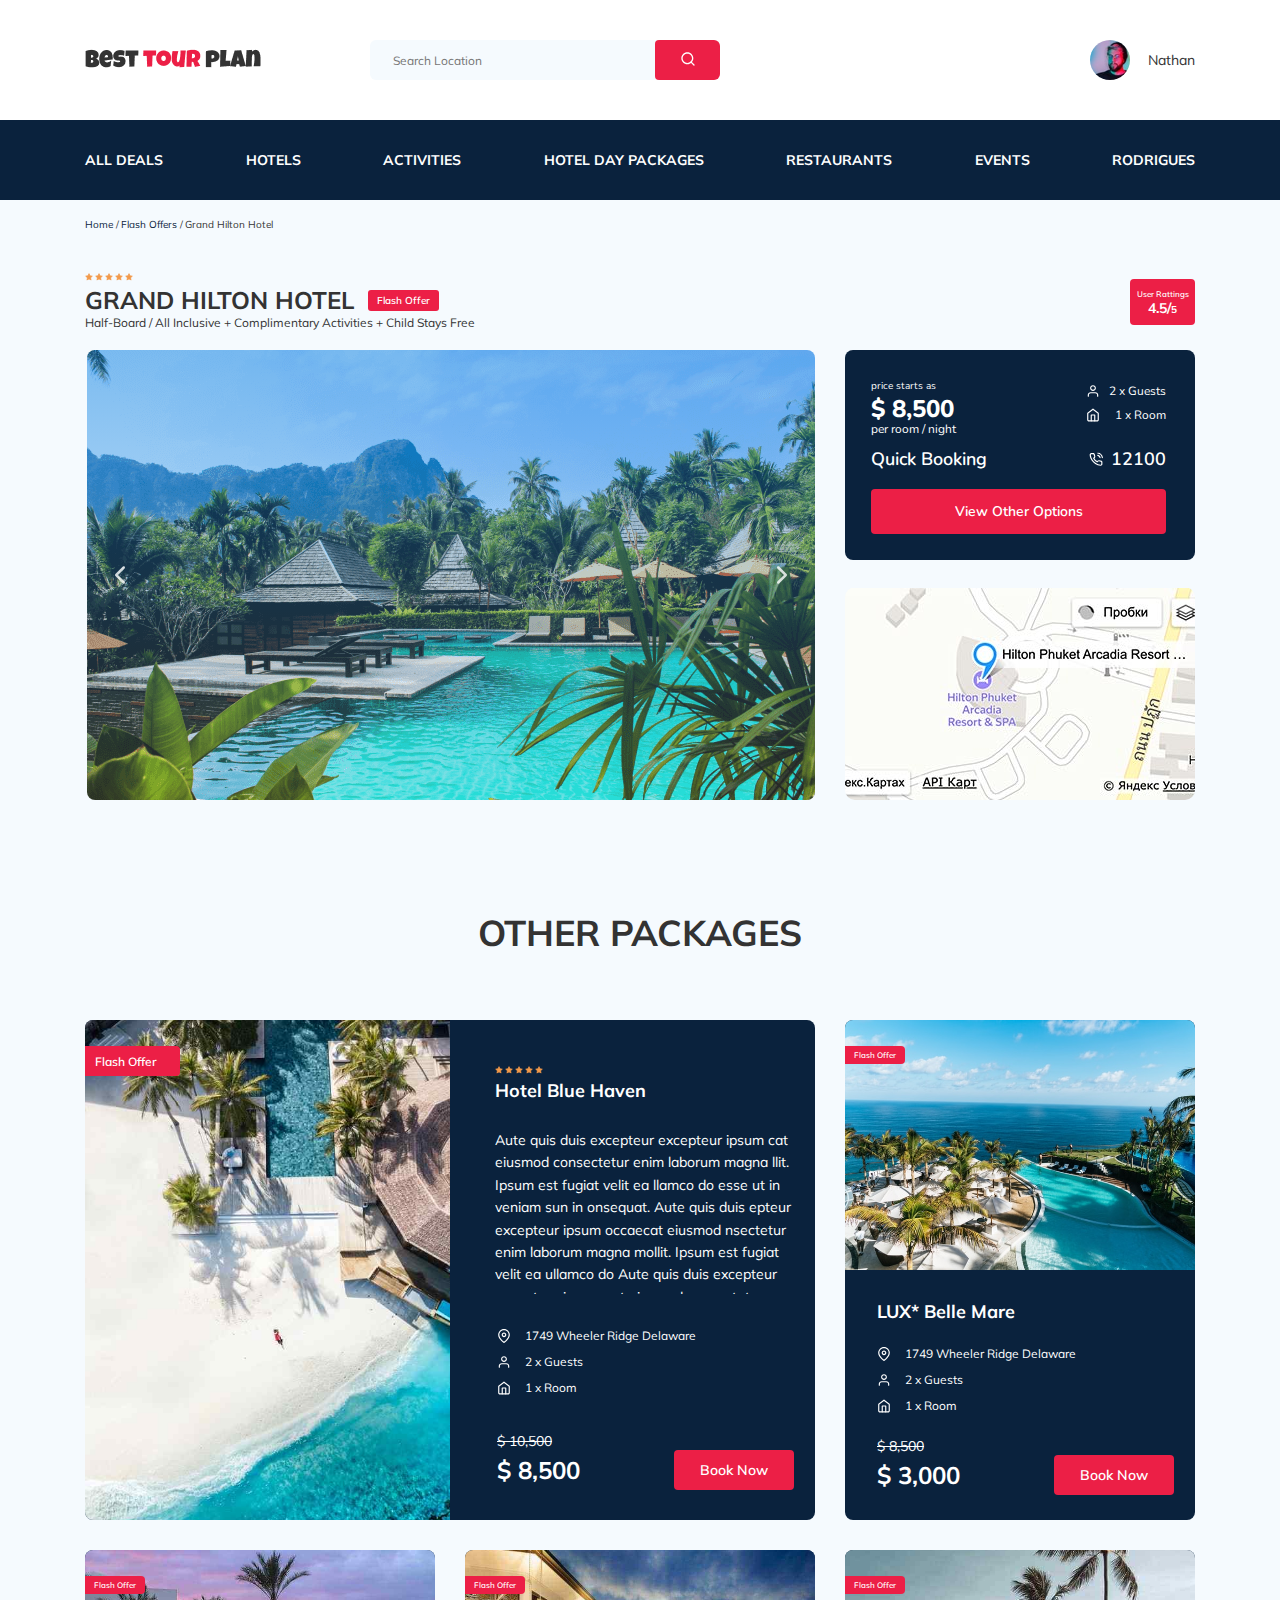
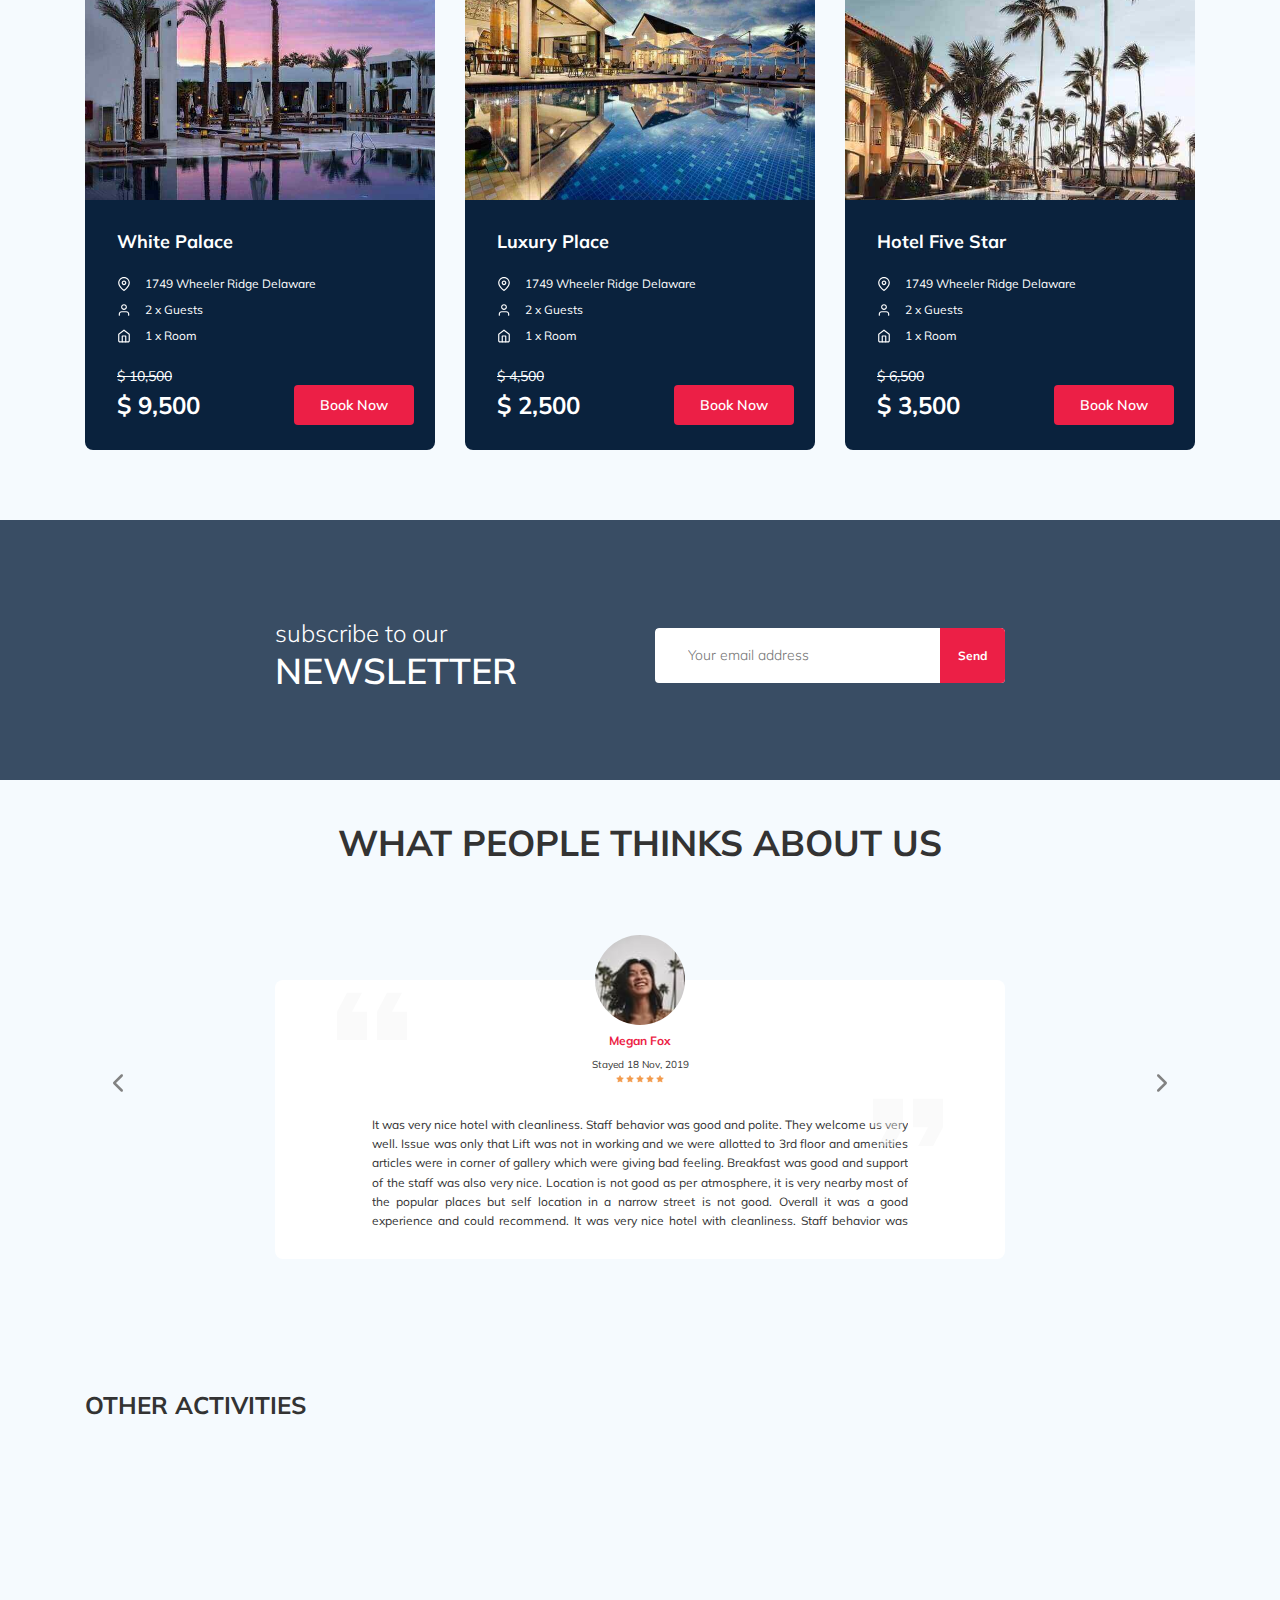
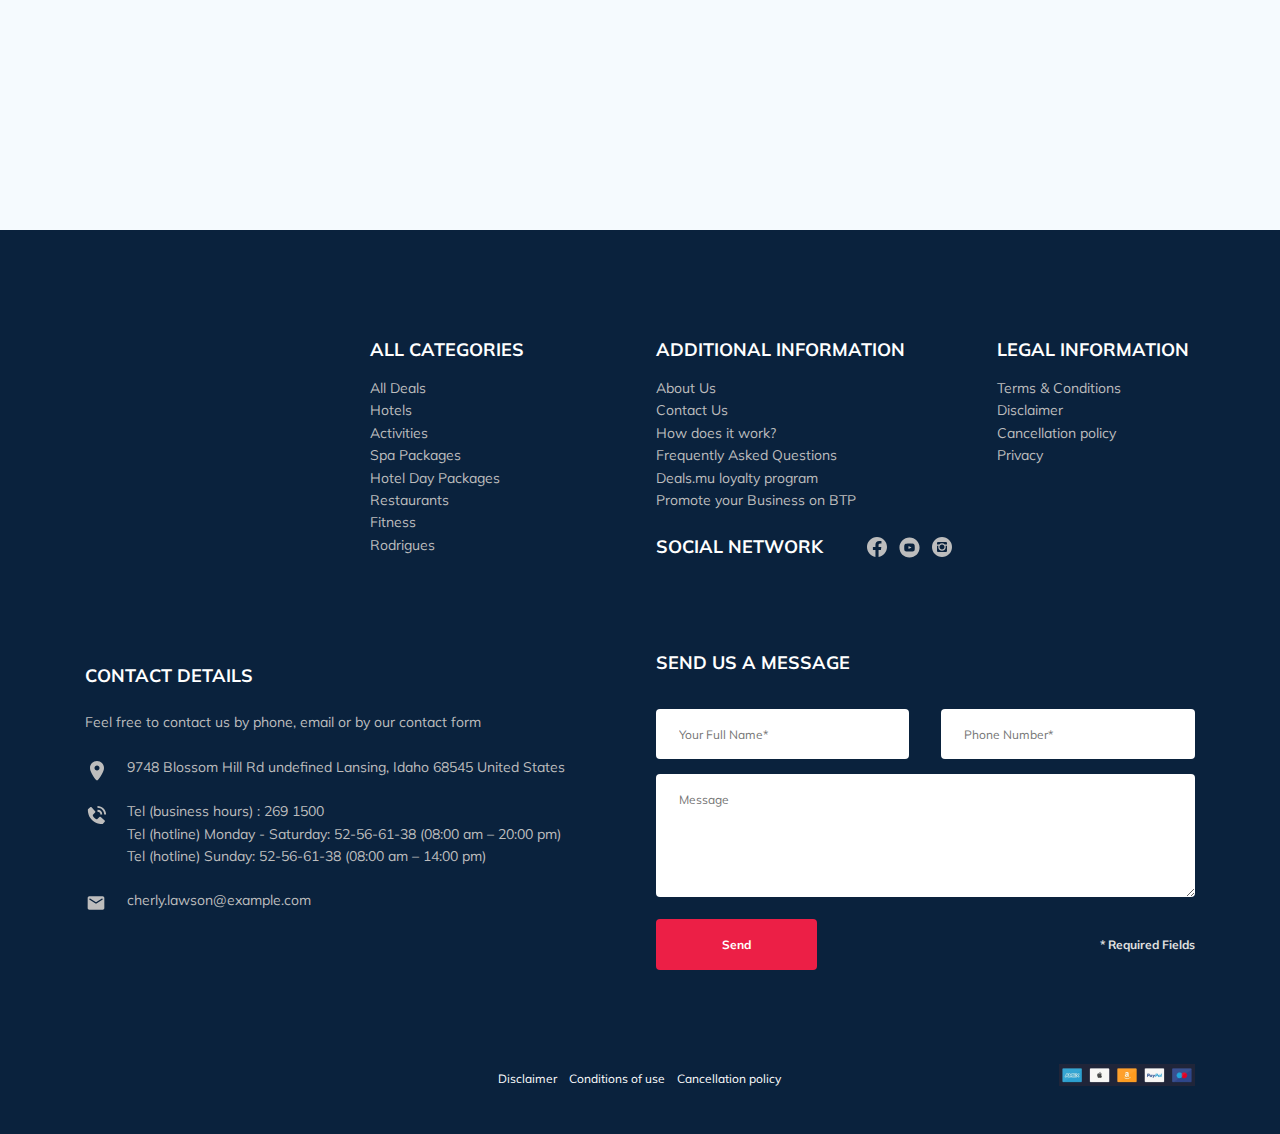
==== index.html @ 8329a3a2 "fix: fix slider and reviews" ====
<!DOCTYPE html>
<html lang="en">
  <head>
    <meta charset="UTF-8" />
    <meta http-equiv="X-UA-Compatible" content="IE=edge" />
    <meta name="viewport" content="width=device-width, initial-scale=1.0" />
    <link rel="preconnect" href="https://fonts.googleapis.com" />
    <link rel="preconnect" href="https://fonts.gstatic.com" crossorigin />
    <link
      href="https://fonts.googleapis.com/css2?family=Luckiest+Guy&family=Mulish:wght@300;400;600;700&family=Nunito:wght@400;600;800&display=swap"
      rel="stylesheet"
    />
    <link rel="stylesheet" href="css/swiper-bundle.min.css" />
    <link rel="stylesheet" href="css/aos.css" />
    <link rel="stylesheet" href="css/style.css" />

    <title>Best Tour Plan - Hotel Booking</title>

    <link rel="apple-touch-icon" sizes="57x57" href="favicons/apple-icon-57x57.png" />
    <link rel="apple-touch-icon" sizes="60x60" href="favicons/apple-icon-60x60.png" />
    <link rel="apple-touch-icon" sizes="72x72" href="favicons/apple-icon-72x72.png" />
    <link rel="apple-touch-icon" sizes="76x76" href="favicons/apple-icon-76x76.png" />
    <link rel="apple-touch-icon" sizes="114x114" href="favicons/apple-icon-114x114.png" />
    <link rel="apple-touch-icon" sizes="120x120" href="favicons/apple-icon-120x120.png" />
    <link rel="apple-touch-icon" sizes="144x144" href="favicons/apple-icon-144x144.png" />
    <link rel="apple-touch-icon" sizes="152x152" href="favicons/apple-icon-152x152.png" />
    <link rel="apple-touch-icon" sizes="180x180" href="favicons/apple-icon-180x180.png" />
    <link rel="icon" type="image/png" sizes="192x192" href="favicons/android-icon-192x192.png" />
    <link rel="icon" type="image/png" sizes="32x32" href="favicons/favicon-32x32.png" />
    <link rel="icon" type="image/png" sizes="96x96" href="favicons/favicon-96x96.png" />
    <link rel="icon" type="image/png" sizes="16x16" href="favicons/favicon-16x16.png" />
    <link rel="manifest" href="favicons/manifest.json" />
    <meta name="msapplication-TileColor" content="#ffffff" />
    <meta name="msapplication-TileImage" content="favicons/ms-icon-144x144.png" />
    <meta name="theme-color" content="#ffffff" />
  </head>
  <body>
    <header class="navbar navbar--mobile--fixed">
      <div class="container">
        <div class="navbar-top">
          <a href="index.html" class="logo">
            <img src="img/logo.png" alt="Logo: Best Tour Plan" class="logo__image" />
          </a>

          <form action="#" class="search navbar__search navbar__search--mobile--hidden">
            <input type="text" class="search__input" placeholder="Search Location" autofocus />
            <button class="search__button button">
              <img src="img/search.svg" alt="Icon: search" />
            </button>
          </form>
          <!-- /.search -->
          <a href="#" class="user navbar__user navbar__user--mobile--hidden">
            <img src="img/user.jpg" alt="User avatar" class="user__avatar" />
            <span class="user__name">Nathan</span>
          </a>
          <!-- /.user -->
          <button class="menu-button navbar-top__menu-button">
            <span class="menu-button__line"></span>
            <span class="menu-button__line"></span>
            <span class="menu-button__line"></span>
          </button>
        </div>
        <!-- /.navbar-top -->
      </div>
      <!-- /.container -->
      <nav class="navbar-bottom">
        <div class="container">
          <ul class="navbar__menu">
            <li class="navbar__menu-item navbar__menu-item--user navbar__menu-item--mobile--visible">
              <a href="#" class="user navbar__user navbar__user--mobile--visible">
                <img src="img/user.jpg" alt="User avatar" class="user__avatar" />
                <span class="user__name">Nathan</span>
              </a>
            </li>
            <!-- /.user -->
            <li class="navbar__menu-item navbar__menu-item--search navbar__menu-item--mobile--visible">
              <form action="#" class="search navbar__search navbar__search--mobile--visible">
                <input type="text" class="search__input search__input" placeholder="Search Location" />
                <button class="search__button">
                  <img src="img/search.svg" alt="Icon: search" />
                </button>
              </form>
            </li>
            <!-- /.search -->
            <li class="navbar__menu-item">
              <a href="#" class="navbar__menu-link">All Deals</a>
            </li>
            <li class="navbar__menu-item">
              <a href="#" class="navbar__menu-link">Hotels</a>
            </li>
            <li class="navbar__menu-item">
              <a href="#" class="navbar__menu-link">Activities</a>
            </li>
            <li class="navbar__menu-item">
              <a href="#" class="navbar__menu-link">Hotel Day Packages</a>
            </li>
            <li class="navbar__menu-item">
              <a href="#" class="navbar__menu-link">Restaurants</a>
            </li>
            <li class="navbar__menu-item">
              <a href="#" class="navbar__menu-link">Events</a>
            </li>
            <li class="navbar__menu-item">
              <a href="#" class="navbar__menu-link">Rodrigues</a>
            </li>
          </ul>
          <!-- /.navbar__menu -->
        </div>
        <!-- /.container -->
      </nav>
      <!-- /.navbar-bottom -->
    </header>
    <!-- /.navbar -->
    <nav class="breadcrumb">
      <div class="container">
        <ul class="breadcrumb__list">
          <li class="breadcrumb__list-item">
            <a class="breadcrumb__list-link" href="#">Home</a>
          </li>
          <li class="breadcrumb__list-item">
            <a class="breadcrumb__list-link" href="#">Flash Offers</a>
          </li>
          <li class="breadcrumb__list-item">Grand Hilton Hotel</li>
        </ul>
        <!-- /.breadcrumbs__list -->
      </div>
      <!-- /.container -->
    </nav>
    <!-- /.breadcrumbs -->
    <section class="hotel">
      <div class="container">
        <div class="hotel-info">
          <div class="hotel-info__text">
            <div class="hotel-wrapper">
              <div class="hotel__stars">
                <img src="img/star.svg" alt="Icon: Star" class="star" />
                <img src="img/star.svg" alt="Icon: Star" class="star" />
                <img src="img/star.svg" alt="Icon: Star" class="star" />
                <img src="img/star.svg" alt="Icon: Star" class="star" />
                <img src="img/star.svg" alt="Icon: Star" class="star" />
              </div>
              <h1 class="hotel-name hotel-info__name">Grand Hilton Hotel</h1>
              <span class="offer hotel-info__offer">Flash Offer</span>
            </div>
            <p class="hotel-description">Half-Board / All Inclusive + Complimentary Activities + Child Stays Free</p>
          </div>
          <!-- /.hotel-info__text -->
          <div class="rating hotel-info__rating">
            <span class="rating__text">User Rattings</span
            ><span class="rating__counter">4.5/<span class="rating__counter-max">5</span></span>
          </div>
          <!-- /.hotel-info__rating -->
        </div>
        <!-- /.hotel-info -->
        <div class="hotel-grid">
          <div class="swiper-container hotel-slider hotel__slider">
            <div class="swiper-wrapper">
              <div class="swiper-slide hotel-slider__item">
                <img src="img/slider.png" alt="Slider" class="hotel-slider__image" />
              </div>
              <div class="swiper-slide hotel-slider__item">
                <img src="img/slide-2.jpg" alt="Slider" class="hotel-slider__image" />
              </div>
              <div class="swiper-slide hotel-slider__item">
                <img src="img/slide-3.jpg" alt="Slider" class="hotel-slider__image" />
              </div>
              <div class="swiper-slide hotel-slider__item">
                <img src="img/slide-4.jpg" alt="Slider" class="hotel-slider__image" />
              </div>
              <div class="swiper-slide hotel-slider__item">
                <img src="img/slide-5.jpg" alt="Slider" class="hotel-slider__image" />
              </div>
            </div>

            <button class="hotel-slider__button hotel-slider__button--prev"></button>
            <button class="hotel-slider__button hotel-slider__button--next"></button>
          </div>
          <!-- /.swiper-container -->
          <div class="hotel-right">
            <div class="booking">
              <div class="booking__info">
                <div class="booking__price">
                  <span class="booking__start">price starts as</span>
                  <strong class="booking__pricetag">$ 8,500</strong>
                  <span class="booking__per-room">per room / night</span>
                </div>
                <!-- /.booking__price -->
                <div class="booking__room">
                  <div class="booking__text">
                    <img src="img/user.svg" alt="Icon: Guest" class="booking__icon" />
                    <span class="booking__description">2 x Guests</span>
                  </div>
                  <div class="booking__text">
                    <img src="img/home.svg" alt="Icon: Room" class="booking__icon" />
                    <span class="booking__description">1 x Room</span>
                  </div>
                </div>
                <!-- /.booking__room -->
              </div>
              <!-- /.booking__info -->
              <div class="booking__call-center">
                <span class="booking__heading">Quick Booking</span>
                <a href="tel:12100" class="booking__number">
                  <img src="img/phone-call.svg" alt="Icon: Phone" class="booking__icon" />
                  <span class="booking__num">12100</span>
                </a>
              </div>
              <!-- /.booking__call -->
              <button class="button booking__button" data-href="#booking-modal" data-toggle="modal">
                View Other Options
              </button>
              <!-- /.button booking__button -->
            </div>
            <!-- /.booking -->
            <div id="map_container" class="map container-fluid">
              <script
                id="ymap_lazy"
                data-src="https://api-maps.yandex.ru/services/constructor/1.0/js/?um=constructor%3A5634706c56159c83b22bc3c2a184e04b91e934d16c4c460e092346e73d2e96a2&amp;width=100%&amp;height=100%&amp;lang=ru_RU&amp;scroll=true"
              ></script>
            </div>
            <!-- /.map -->
          </div>
          <!-- /.hotel-right -->
        </div>
        <!-- /.hotel-grid -->
      </div>
      <!-- /.container -->
    </section>
    <!-- /.hotel -->
    <section class="packages">
      <div class="container">
        <h3 class="packages__title">Other Packages</h3>
        <div class="packages-wrapper">
          <div class="packages-card packages-card--active card-1">
            <img src="img/hotel-1.jpg" alt="Image: Hotel Blue Haven" class="packages__image packages__image--active" />
            <span class="packages__offer packages__offer--active">Flash Offer</span>
            <div class="packages-info packages-info--active">
              <div class="packages-stars packages-stars--active">
                <img src="img/star.svg" alt="Icon: Star" class="star" />
                <img src="img/star.svg" alt="Icon: Star" class="star" />
                <img src="img/star.svg" alt="Icon: Star" class="star" />
                <img src="img/star.svg" alt="Icon: Star" class="star" />
                <img src="img/star.svg" alt="Icon: Star" class="star" />
              </div>
              <h4 class="packages__name packages__name--active">Hotel Blue Haven</h4>
              <p class="packages__text packages__text--active">
                Aute quis duis excepteur excepteur ipsum cat eiusmod consectetur enim laborum magna llit. Ipsum est
                fugiat velit ea llamco do esse ut in veniam sun in onsequat. Aute quis duis epteur excepteur ipsum
                occaecat eiusmod nsectetur enim laborum magna mollit. Ipsum est fugiat velit ea ullamco do Aute quis
                duis excepteur excepteur ipsum cat eiusmod consectetur enim laborum magna llit. Ipsum est fugiat velit
                ea llamco do esse ut in veniam sun in onsequat. Aute quis duis epteur excepteur ipsum occaecat eiusmod
                nsectetur enim laborum magna mollit. Ipsum est fugiat velit ea ullamco do
              </p>
              <div class="packages-room packages-room--active">
                <div class="packages-room__item">
                  <img src="img/map.svg" alt="Icon: Address" class="packages__icon" />
                  <span class="packages__description">1749 Wheeler Ridge Delaware</span>
                </div>
                <div class="packages-room__item">
                  <img src="img/user.svg" alt="Icon: Guest" class="packages__icon" />
                  <span class="packages__description">2 x Guests</span>
                </div>
                <div class="packages-room__item">
                  <img src="img/home.svg" alt="Icon: Guest" class="packages__icon" />
                  <span class="packages__description">1 x Room</span>
                </div>
              </div>
              <div class="packages-bottom">
                <div class="packages-price packages-price--active">
                  <span class="packages-price__old">$ 10,500</span>
                  <span class="packages-price__sell">$ 8,500</span>
                </div>
                <button
                  class="button packages__button packages__button--active"
                  data-href="#booking-modal"
                  data-toggle="modal"
                >
                  Book Now
                </button>
              </div>
            </div>
          </div>
          <!-- /.packages-card__main -->
          <div class="packages-card card-2">
            <img src="img/hotel-2.jpg" alt="LUX* Belle Mare" class="packages__image" />
            <span class="packages__offer">Flash Offer</span>
            <div class="packages-info">
              <h4 class="packages__name">LUX* Belle Mare</h4>
              <div class="packages-room">
                <div class="packages-room__item">
                  <img src="img/map.svg" alt="Icon: Address" class="packages__icon" />
                  <span class="packages__description">1749 Wheeler Ridge Delaware</span>
                </div>
                <div class="packages-room__item">
                  <img src="img/user.svg" alt="Icon: Guest" class="packages__icon" />
                  <span class="packages__description">2 x Guests</span>
                </div>
                <div class="packages-room__item">
                  <img src="img/home.svg" alt="Icon: Guest" class="packages__icon" />
                  <span class="packages__description">1 x Room</span>
                </div>
              </div>
              <div class="packages-bottom">
                <div class="packages-price">
                  <span class="packages-price__old">$ 8,500</span>
                  <span class="packages-price__sell">$ 3,000</span>
                </div>
                <button class="button packages__button" data-href="#booking-modal" data-toggle="modal">Book Now</button>
              </div>
            </div>
            <!-- /.packages-info -->
          </div>
          <!-- /.packages-card -->
          <div class="packages-card card-3">
            <img src="img/hotel-3.jpg" alt="White Palace" class="packages__image" />
            <span class="packages__offer">Flash Offer</span>
            <div class="packages-info">
              <h4 class="packages__name">White Palace</h4>
              <div class="packages-room">
                <div class="packages-room__item">
                  <img src="img/map.svg" alt="Icon: Address" class="packages__icon" />
                  <span class="packages__description">1749 Wheeler Ridge Delaware</span>
                </div>
                <div class="packages-room__item">
                  <img src="img/user.svg" alt="Icon: Guest" class="packages__icon" />
                  <span class="packages__description">2 x Guests</span>
                </div>
                <div class="packages-room__item">
                  <img src="img/home.svg" alt="Icon: Guest" class="packages__icon" />
                  <span class="packages__description">1 x Room</span>
                </div>
              </div>
              <div class="packages-bottom">
                <div class="packages-price">
                  <span class="packages-price__old">$ 10,500</span>
                  <span class="packages-price__sell">$ 9,500</span>
                </div>
                <button class="button packages__button" data-href="#booking-modal" data-toggle="modal">Book Now</button>
              </div>
            </div>
            <!-- /.packages-info -->
          </div>
          <!-- /.packages-card -->
          <div class="packages-card card-4">
            <img src="img/hotel-4.jpg" alt="Luxury Place" class="packages__image" />
            <span class="packages__offer">Flash Offer</span>
            <div class="packages-info">
              <h4 class="packages__name">Luxury Place</h4>
              <div class="packages-room">
                <div class="packages-room__item">
                  <img src="img/map.svg" alt="Icon: Address" class="packages__icon" />
                  <span class="packages__description">1749 Wheeler Ridge Delaware</span>
                </div>
                <div class="packages-room__item">
                  <img src="img/user.svg" alt="Icon: Guest" class="packages__icon" />
                  <span class="packages__description">2 x Guests</span>
                </div>
                <div class="packages-room__item">
                  <img src="img/home.svg" alt="Icon: Guest" class="packages__icon" />
                  <span class="packages__description">1 x Room</span>
                </div>
              </div>
              <div class="packages-bottom">
                <div class="packages-price">
                  <span class="packages-price__old">$ 4,500</span>
                  <span class="packages-price__sell">$ 2,500</span>
                </div>
                <button class="button packages__button" data-href="#booking-modal" data-toggle="modal">Book Now</button>
              </div>
            </div>
            <!-- /.packages-info -->
          </div>
          <!-- /.packages-card -->
          <div class="packages-card card-5">
            <img src="img/hotel-5.jpg" alt="Hotel Five Star" class="packages__image" />
            <span class="packages__offer">Flash Offer</span>
            <div class="packages-info">
              <h4 class="packages__name">Hotel Five Star</h4>
              <div class="packages-room">
                <div class="packages-room__item">
                  <img src="img/map.svg" alt="Icon: Address" class="packages__icon" />
                  <span class="packages__description">1749 Wheeler Ridge Delaware</span>
                </div>
                <div class="packages-room__item">
                  <img src="img/user.svg" alt="Icon: Guest" class="packages__icon" />
                  <span class="packages__description">2 x Guests</span>
                </div>
                <div class="packages-room__item">
                  <img src="img/home.svg" alt="Icon: Guest" class="packages__icon" />
                  <span class="packages__description">1 x Room</span>
                </div>
              </div>
              <div class="packages-bottom">
                <div class="packages-price">
                  <span class="packages-price__old">$ 6,500</span>
                  <span class="packages-price__sell">$ 3,500</span>
                </div>
                <button class="button packages__button" data-href="#booking-modal" data-toggle="modal">Book Now</button>
              </div>
            </div>
            <!-- /.packages-info -->
          </div>
          <!-- /.packages-card -->
        </div>
        <!-- /.packages-wrapper -->
      </div>
      <!-- /.container -->
    </section>
    <!-- /.packages -->
    <section class="newsletter parallax-bg" data-parallax="scroll" data-image-src="../img/newsletter-bg.jpg">
      <div class="newsletter-wrapper">
        <h2 class="newsletter-title newsletter__title">
          subscribe to our
          <span class="newsletter-title__strong">Newsletter</span>
        </h2>
        <div class="newsletter__input-wrapper">
          <form action="send.php" method="POST" class="form subscribe newsletter__subscribe">
            <div class="input-wrapper input-wrapper--subscribe">
              <input
                type="email"
                class="input subscribe__input"
                placeholder="Your email address"
                name="mail"
                required
              />
            </div>
            <button class="subscribe__button button">Send</button>
          </form>
        </div>
      </div>
      <!-- /.newsletter-wrapper -->
    </section>
    <!-- /.newsletter -->
    <section class="reviews">
      <div class="container">
        <h2 class="reviews__title">What people think<span class="reviews-letter">s</span> about us</h2>
        <div class="swiper-container reviews-slider">
          <div class="swiper-wrapper">
            <div class="swiper-slide">
              <div class="reviews-slider__item">
                <div class="reviews-slider__profile">
                  <img src="img/review-avatar.jpg" alt="Photo: Megan Fox" class="reviews-slider__avatar" />
                  <h3 class="reviews-slider__username">Megan Fox</h3>
                  <span class="reviews-slider__date">Stayed 18 Nov, 2019</span>
                  <div class="reviews-slider__stars">
                    <img src="img/star.svg" alt="Icon: Star" class="star" />
                    <img src="img/star.svg" alt="Icon: Star" class="star" />
                    <img src="img/star.svg" alt="Icon: Star" class="star" />
                    <img src="img/star.svg" alt="Icon: Star" class="star" />
                    <img src="img/star.svg" alt="Icon: Star" class="star" />
                  </div>
                </div>
                <p class="reviews-slider__text">
                  It was very nice hotel with cleanliness. Staff behavior was good and polite. They welcome us very
                  well. Issue was only that Lift was not in working and we were allotted to 3rd floor and amenities
                  articles were in corner of gallery which were giving bad feeling. Breakfast was good and support of
                  the staff was also very nice. Location is not good as per atmosphere, it is very nearby most of the
                  popular places but self location in a narrow street is not good. Overall it was a good experience and
                  could recommend. It was very nice hotel with cleanliness. Staff behavior was good and polite. They
                  welcome us very well. Issue was only that Lift was not in working and we were allotted to 3rd floor
                  and amenities articles were in corner of gallery which were giving bad feeling. Breakfast was good and
                  support of the staff was also very nice. Location is not good as per atmosphere, it is very nearby
                  most of the popular places but self location in a narrow street is not good. Overall it was a good
                  experience and could recommend. It was very nice hotel with cleanliness. Staff behavior was good and
                  polite. They welcome us very well. Issue was only that Lift was not in working and we were allotted to
                  3rd floor and amenities articles were in corner of gallery which were giving bad feeling. Breakfast
                  was good and support of the staff was also very nice. Location is not good as per atmosphere, it is
                  very nearby most of the popular places but self location in a narrow street is not good. Overall it
                  was a good experience and could recommend.
                </p>
              </div>
              <!-- /.reviews-slider__item -->
            </div>
            <!-- /.reviews-slide -->
            <div class="swiper-slide">
              <div class="reviews-slider__item">
                <div class="reviews-slider__profile">
                  <img src="img/arnold.jpg" alt="Photo: Arnold Schwarzenegger" class="reviews-slider__avatar" />
                  <h3 class="reviews-slider__username">Arnold Schwarzenegger</h3>
                  <span class="reviews-slider__date">Stayed 1 Dec, 2019</span>
                  <div class="reviews-slider__stars">
                    <img src="img/star.svg" alt="Icon: Star" class="star" />
                    <img src="img/star.svg" alt="Icon: Star" class="star" />
                    <img src="img/star.svg" alt="Icon: Star" class="star" />
                    <img src="img/star.svg" alt="Icon: Star" class="star" />
                    <img src="img/star.svg" alt="Icon: Star" class="star" />
                  </div>
                </div>
                <p class="reviews-slider__text">
                  Lorem ipsum dolor sit amet consectetur adipisicing elit. Vitae a nostrum voluptatibus, aliquam in
                  accusantium necessitatibus hic ratione, ut odio deserunt totam? Labore quod consectetur iste quia
                  velit itaque a voluptates, cumque sint omnis quam animi iusto quibusdam fugit! Consequatur, recusandae
                  dicta voluptatem error voluptas possimus inventore, quas alias distinctio omnis iure molestias nobis!
                  Enim iure illo at officiis praesentium labore sint. Tempore repudiandae adipisci tenetur ad
                  laudantium. Autem eveniet ullam dolore facilis. Iure, odio repellendus velit nam magni consectetur
                  illo necessitatibus. Tempora, mollitia nemo error blanditiis harum reprehenderit officiis molestiae,
                  sapiente dolor vero ut eligendi dolorum, illum quod laborum? Aperiam recusandae explicabo totam
                  deserunt consequuntur laborum nesciunt nostrum amet numquam perferendis enim, voluptas sapiente nihil
                  autem quis. Aut ipsum quasi ut. Quos quisquam, quas enim pariatur consequuntur incidunt suscipit optio
                  amet autem deserunt minima, mollitia qui tempore tenetur itaque? Delectus magnam recusandae nobis
                  doloremque error qui quas, voluptatum cupiditate architecto ratione id eius sint sit sapiente, quasi
                  porro molestiae libero consequuntur ex consequatur perferendis. Laudantium aspernatur quasi dolores
                  nulla! Natus, accusantium ut? Voluptas ullam, ex fuga animi corrupti tempore voluptatibus asperiores
                  dolor consequuntur ducimus itaque, ab alias facilis molestiae omnis non, amet rem necessitatibus
                  ratione cupiditate cum ea. Velit!
                </p>
              </div>
              <!-- /.reviews-slider__item -->
            </div>
            <!-- /.reviews-slide -->
            <div class="swiper-slide">
              <div class="reviews-slider__item">
                <div class="reviews-slider__profile">
                  <img src="img/jim.jpg" alt="Photo: Jim Belushi" class="reviews-slider__avatar" />
                  <h3 class="reviews-slider__username">Jim Belushi</h3>
                  <span class="reviews-slider__date">Stayed 18 Nov, 2020</span>
                  <div class="reviews-slider__stars">
                    <img src="img/star.svg" alt="Icon: Star" class="star" />
                    <img src="img/star.svg" alt="Icon: Star" class="star" />
                    <img src="img/star.svg" alt="Icon: Star" class="star" />
                    <img src="img/star.svg" alt="Icon: Star" class="star" />
                    <img src="img/star.svg" alt="Icon: Star" class="star" />
                  </div>
                </div>
                <p class="reviews-slider__text">
                  It was very nice hotel with cleanliness. Staff behavior was good and polite. They welcome us very
                  well. Issue was only that Lift was not in working and we were allotted to 3rd floor and amenities
                  articles were in corner of gallery which were giving bad feeling. Breakfast was good and support of
                  the staff was also very nice. Location is not good as per atmosphere, it is very nearby most of the
                  popular places but self location in a narrow street is not good. Overall it was a good experience and
                  could recommend. It was very nice hotel with cleanliness. Staff behavior was good and polite. They
                  welcome us very well. Issue was only that Lift was not in working and we were allotted to 3rd floor
                  and amenities articles were in corner of gallery which were giving bad feeling. Breakfast was good and
                  support of the staff was also very nice. Location is not good as per atmosphere, it is very nearby
                  most of the popular places but self location in a narrow street is not good. Overall it was a good
                  experience and could recommend. It was very nice hotel with cleanliness. Staff behavior was good and
                  polite. They welcome us very well. Issue was only that Lift was not in working and we were allotted to
                  3rd floor and amenities articles were in corner of gallery which were giving bad feeling. Breakfast
                  was good and support of the staff was also very nice. Location is not good as per atmosphere, it is
                  very nearby most of the popular places but self location in a narrow street is not good. Overall it
                  was a good experience and could recommend.
                </p>
              </div>
              <!-- /.reviews-slider__item -->
            </div>
            <!-- /.reviews-slide -->
            <div class="swiper-slide">
              <div class="reviews-slider__item">
                <div class="reviews-slider__profile">
                  <img src="img/jonny.jpg" alt="Photo: Johnny Depp" class="reviews-slider__avatar" />
                  <h3 class="reviews-slider__username">Johnny Depp</h3>
                  <span class="reviews-slider__date">Stayed 8 May, 2021</span>
                  <div class="reviews-slider__stars">
                    <img src="img/star.svg" alt="Icon: Star" class="star" />
                    <img src="img/star.svg" alt="Icon: Star" class="star" />
                    <img src="img/star.svg" alt="Icon: Star" class="star" />
                    <img src="img/star.svg" alt="Icon: Star" class="star" />
                    <img src="img/star.svg" alt="Icon: Star" class="star" />
                  </div>
                </div>
                <p class="reviews-slider__text">
                  It was very nice hotel with cleanliness. Staff behavior was good and polite. They welcome us very
                  well. Issue was only that Lift was not in working and we were allotted to 3rd floor and amenities
                  articles were in corner of gallery which were giving bad feeling. Breakfast was good and support of
                  the staff was also very nice. Location is not good as per atmosphere, it is very nearby most of the
                  popular places but self location in a narrow street is not good. Overall it was a good experience and
                  could recommend.
                </p>
              </div>
              <!-- /.reviews-slider__item -->
            </div>
            <!-- /.reviews-slide -->
          </div>
          <!-- /.swiper-wrapper -->
          <button class="reviews-slider__button reviews-slider__button--prev"></button>
          <button class="reviews-slider__button reviews-slider__button--next"></button>
        </div>
        <!-- /.swiper-container -->
      </div>
      <!-- /.container -->
    </section>
    <!-- /.reviews -->
    <section class="activities">
      <div class="container">
        <h3 class="activities__title">Other Activities</h3>
        <div class="activities-wrapper">
          <div class="card card-one" data-aos="fade-right" data-aos-offset="500" data-aos-easing="ease-in-sine">
            <img src="img/card-1.jpg" alt="The curious corner of chamarel" class="card__image" />
            <div class="card__title">
              The curious corner <br />
              of chamarel
            </div>
            <button class="button card__button">Book Now</button>
          </div>
          <!-- /.card -->
          <div class="card card-two" data-aos="fade-right" data-aos-offset="400" data-aos-easing="ease-in-sine">
            <img src="img/card-2.jpg" alt="Gymkhana club golf course" class="card__image" />
            <div class="card__title">
              Gymkhana club golf <br />
              course
            </div>
            <button class="button card__button">Book Now</button>
          </div>
          <!-- /.card -->
          <div class="card card-three" data-aos="fade-right" data-aos-offset="300" data-aos-easing="ease-in-sine">
            <img src="img/card-3.jpg" alt="Tamarind falls hiking trip - full day" class="card__image" />
            <div class="card__title">
              Tamarind falls hiking <br />
              trip - full day
            </div>
            <button class="button card__button">Book Now</button>
          </div>
          <!-- /.card -->
          <div class="card card-four" data-aos="fade-right" data-aos-offset="200" data-aos-easing="ease-in-sine">
            <img src="img/card-4.jpg" alt="The blue marine discovery quest" class="card__image" />
            <div class="card__title">
              The blue marine discovery <br />
              quest
            </div>
            <button class="button card__button">Book Now</button>
          </div>
          <!-- /.card -->
        </div>
        <!-- /.activities-wrapper -->
      </div>
      <!-- /.container -->
    </section>

    <!-- /.activities -->
    <div class="footer">
      <div class="container">
        <div class="footer-wrapper">
          <a href="index.html" class="logo footer__logo" data-aos="fade-up-right"
            ><img src="img/logo.svg" class="footer__logo-image" alt="Logo: Best Tour Plan" />
          </a>
          <div class="footer__list footer__categories">
            <h3 class="footer__title">All categories</h3>
            <ul class="footer__ul">
              <li class="footer__item">
                <a href="#" class="footer__link">All Deals </a>
              </li>
              <li class="footer__item">
                <a href="#" class="footer__link">Hotels</a>
              </li>
              <li class="footer__item">
                <a href="#" class="footer__link">Activities</a>
              </li>
              <li class="footer__item">
                <a href="#" class="footer__link">Spa Packages </a>
              </li>
              <li class="footer__item">
                <a href="#" class="footer__link">Hotel Day Packages </a>
              </li>
              <li class="footer__item">
                <a href="#" class="footer__link">Restaurants</a>
              </li>
              <li class="footer__item">
                <a href="#" class="footer__link">Fitness</a>
              </li>
              <li class="footer__item">
                <a href="#" class="footer__link">Rodrigues</a>
              </li>
            </ul>
          </div>
          <!-- /.footer-list -->
          <div class="footer__list footer__additional">
            <h3 class="footer__title">Additional information</h3>
            <ul class="footer__ul">
              <li class="footer__item">
                <a href="#" class="footer__link">About Us </a>
              </li>
              <li class="footer__item">
                <a href="#" class="footer__link">Contact Us </a>
              </li>
              <li class="footer__item">
                <a href="#" class="footer__link">How does it work? </a>
              </li>
              <li class="footer__item">
                <a href="#" class="footer__link">Frequently Asked Questions </a>
              </li>
              <li class="footer__item">
                <a href="#" class="footer__link">Deals.mu loyalty program </a>
              </li>
              <li class="footer__item">
                <a href="#" class="footer__link">Promote your Business on BTP</a>
              </li>
            </ul>
          </div>
          <!-- /.footer-list -->
          <div class="footer__social-network">
            <h3 class="footer__title footer__title--social">Social Network</h3>
            <div class="footer__social-links">
              <a href="#" class="footer__link">
                <img src="img/fb.svg" alt="Icon: Facebook" />
              </a>
              <a href="#" class="footer__link">
                <img src="img/yt.svg" alt="Icon: Youtube" />
              </a>
              <a href="#" class="footer__link">
                <img src="img/inst.svg" alt="Icon: Instagram" />
              </a>
            </div>
            <!-- /.footer__social-links -->
          </div>
          <!-- /.footer__social-network -->
          <div class="footer__list footer__legal">
            <h3 class="footer__title">Legal information</h3>
            <ul class="footer__ul">
              <li class="footer__item">
                <a href="#" class="footer__link">Terms & Conditions </a>
              </li>
              <li class="footer__item">
                <a href="#" class="footer__link">Disclaimer </a>
              </li>
              <li class="footer__item">
                <a href="#" class="footer__link">Cancellation policy </a>
              </li>
              <li class="footer__item">
                <a href="#" class="footer__link">Privacy </a>
              </li>
            </ul>
          </div>
          <!-- /.footer-list -->
          <div class="footer__contact-details">
            <h3 class="footer__title footer__title--contact">Contact Details</h3>
            <p class="footer__text">
              Feel free to contact us by phone, email or <br class="wrap" />by our contact form
            </p>
            <ul class="footer__ul footer__ul-contact">
              <li class="footer__item footer__item--contact footer__item--gps">
                <div class="footer__icon-wrapper">
                  <img class="footer__icon footer__icon--gps" src="img/gps.svg" alt="Icon: Map" />
                </div>
                9748 Blossom Hill Rd undefined Lansing, Idaho 68545 United States
              </li>
              <li class="footer__item footer__item--contact footer__item--work">
                <div class="footer__icon-wrapper">
                  <img class="footer__icon" src="img/phone.svg" alt="Icon: Phone-call" />
                </div>
                <div class="footer__tel-wrapper">
                  Tel (business hours) : <a href="tel:269-1500">269 1500</a>
                  <br />
                  Tel (hotline) Monday - Saturday: <br class="wrap" /><a href="tel:52-56-61-38">52-56-61-38</a> (08:00
                  am – 20:00 pm) <br />
                  Tel (hotline) Sunday: <a href="tel:52-56-61-38">52-56-61-38</a>
                  (08:00 am – 14:00 pm)
                </div>
              </li>
              <li class="footer__item footer__item--contact footer__item--mail">
                <div class="footer__icon-wrapper"><img class="footer__icon" src="img/mail.svg" alt="Icon: Mail" /></div>
                <a href="mailto:cherly.lawson@example.com">cherly.lawson@example.com</a>
              </li>
            </ul>
          </div>
          <!-- /.footer__contact-details -->
          <div class="footer__appeal">
            <h3 class="footer__title footer__title--form">Send us a message</h3>
            <form action="send.php" class="footer__form form" method="post">
              <div class="footer__input-wrapper input-wrapper footer__input-wrapper--top">
                <input type="text" class="footer__input input" placeholder="Your Full Name*" name="name" required />
              </div>
              <div class="footer__input-wrapper input-wrapper">
                <input
                  type="tel"
                  class="footer__input input-phone input"
                  placeholder="Phone Number*"
                  name="phone"
                  required
                  minlength="11"
                  maxlength="11"
                />
              </div>
              <textarea class="footer__message message" placeholder="Message" name="message"></textarea>
              <div class="footer__form-bottom">
                <button class="footer__button button">Send</button>
                <span class="footer__info">* Required Fields</span>
              </div>
            </form>
          </div>
          <!-- /.footer-form -->
          <div class="footer__bottom">
            <ul class="footer__bottom-list">
              <li class="footer__bottom-item">
                <a href="#" class="footer__link">Disclaimer</a>
              </li>
              <li class="footer__bottom-item">
                <a href="#" class="footer__link">Conditions of use</a>
              </li>
              <li class="footer__bottom-item">
                <a href="#" class="footer__link">Cancellation policy</a>
              </li>
            </ul>
            <img src="img/payment.png" alt="Image: payment" class="footer__bottom-payment" />
          </div>
          <!-- /.footer-bottom -->
        </div>
        <!-- /.footer-wrapper -->
      </div>
      <!-- /.container -->
    </div>
    <!-- /.footer -->
    <div class="modal" id="booking-modal">
      <div class="modal__overlay">
        <div class="modal__dialog">
          <a href="#" class="modal__close">
            <img src="img/close.svg" alt="Icon: Close" />
          </a>
          <h3 class="modal__title">Booking</h3>
          <form action="send.php" class="modal__form form" method="post">
            <div class="input-wrapper">
              <input
                type="text"
                class="modal__input input"
                placeholder="Your Full Name*"
                minlength="2"
                name="name"
                required
                aria-invalid="true"
              />
            </div>
            <div class="input-wrapper">
              <input
                type="tel"
                class="modal__input input-phone input"
                placeholder="Phone Number*"
                name="phone"
                required
                minlength="11"
                maxlength="11"
                aria-invalid="true"
              />
            </div>
            <div class="input-wrapper">
              <input type="email" class="modal__input input" placeholder="Email*" name="mail" required />
            </div>
            <textarea class="modal__message message" placeholder="Message" name="message"> </textarea>
            <div class="modal__form-bottom">
              <button type="submit" class="modal__button button">Send</button>
              <span class="modal__info">* Required Fields</span>
            </div>
          </form>
          <!-- /.modal-form -->
        </div>
        <!-- /.modal-dialog -->
      </div>
      <!-- /.modal-overlay -->
    </div>
    <!-- /.modal -->
    <script src="js/jquery-3.6.0.min.js"></script>
    <script src="js/jquery.validate.min.js"></script>
    <script src="js/jquery.mask.min.js"></script>
    <script src="js/parallax.min.js"></script>
    <script src="js/swiper-bundle.min.js"></script>
    <script src="js/aos.js"></script>
    <script src="js/main.js"></script>
  </body>
</html>
---- css/style.css ----
*{box-sizing:border-box}h1,h2,h3,h4,h5,p{margin:0}body{font-family:'Mulish', sans-serif;font-weight:400;background:#F5FAFE;color:#333;margin:0}body.hold{overflow:hidden}img{max-width:100%}a{text-decoration:none;color:inherit}.container{max-width:1110px;margin:auto}.input{position:absolute;top:0;height:50px;padding:0 23px;font-size:12px;line-height:15px;color:#BDBDBD;border:none;border-radius:4px;background-color:#fff;outline:none}.input-wrapper{height:65px;position:relative}.input-wrapper--subscribe{height:71px}.invalid{bottom:2px;position:absolute;color:#EC1F46;font-size:10px}.message{flex-basis:100%;height:123px;padding:18px 23px;font-size:12px;line-height:15px;color:#BDBDBD;border-radius:4px;border:none}.button{font-weight:600;font-size:14px;line-height:19px;color:#fff;background-color:#EC1F46;border:none;border-radius:4px;cursor:pointer;outline:none}html{line-height:1.15;-webkit-text-size-adjust:100%}body{margin:0}main{display:block}h1{font-size:2em;margin:0.67em 0}hr{box-sizing:content-box;height:0;overflow:visible}pre{font-family:monospace, monospace;font-size:1em}a{background-color:transparent}abbr[title]{border-bottom:none;text-decoration:underline;text-decoration:underline dotted}b,strong{font-weight:bolder}code,kbd,samp{font-family:monospace, monospace;font-size:1em}small{font-size:80%}sub,sup{font-size:75%;line-height:0;position:relative;vertical-align:baseline}sub{bottom:-0.25em}sup{top:-0.5em}img{border-style:none}button,input,optgroup,select,textarea{font-family:inherit;font-size:100%;line-height:1.15;margin:0}button,input{overflow:visible}button,select{text-transform:none}button,[type="button"],[type="reset"],[type="submit"]{-webkit-appearance:button}button::-moz-focus-inner,[type="button"]::-moz-focus-inner,[type="reset"]::-moz-focus-inner,[type="submit"]::-moz-focus-inner{border-style:none;padding:0}button:-moz-focusring,[type="button"]:-moz-focusring,[type="reset"]:-moz-focusring,[type="submit"]:-moz-focusring{outline:1px dotted ButtonText}fieldset{padding:0.35em 0.75em 0.625em}legend{box-sizing:border-box;color:inherit;display:table;max-width:100%;padding:0;white-space:normal}progress{vertical-align:baseline}textarea{overflow:auto}[type="checkbox"],[type="radio"]{box-sizing:border-box;padding:0}[type="number"]::-webkit-inner-spin-button,[type="number"]::-webkit-outer-spin-button{height:auto}[type="search"]{-webkit-appearance:textfield;outline-offset:-2px}[type="search"]::-webkit-search-decoration{-webkit-appearance:none}::-webkit-file-upload-button{-webkit-appearance:button;font:inherit}details{display:block}summary{display:list-item}template{display:none}[hidden]{display:none}.navbar{background-color:#fff}.navbar-top{display:flex;justify-content:space-between;align-items:center;padding-top:40px;padding-bottom:40px}.navbar-top__menu-button{display:none}.navbar__search{margin-right:auto;margin-left:108px}.navbar-bottom{background:#0A223D}.navbar__menu{display:flex;justify-content:space-between;align-items:center;margin:0;padding:30px 0 31px;color:#fff;list-style-type:none}.navbar__menu-item--mobile--visible{display:none}.navbar__menu-link{font-weight:bold;font-size:14px;line-height:18px;color:inherit;text-transform:uppercase;text-decoration:none}.logo{width:177px}.search{display:flex;position:relative;height:40px;overflow:hidden;border-radius:6px}.search__input{width:350px;height:100%;padding-left:23px;padding-right:75px;font-size:12px;line-height:15px;color:#333;border:none;background:#F5FAFE;outline:none}.search__button{position:absolute;top:0;right:0;width:65px;height:100%;padding-top:4px;border:none;background:#EC1F46;cursor:pointer}.user{display:flex;align-items:center;text-decoration:none}.user__avatar{width:40px;height:40px;border-radius:50%;object-fit:cover}.user__name{margin-left:18px;font-size:14px;line-height:18px;color:#333}.breadcrumb{padding-top:18px;padding-bottom:19px}.breadcrumb__list{display:flex;margin:0;padding-left:0;list-style:none}.breadcrumb__list-item{font-size:10px;line-height:13px}.breadcrumb__list-item:not(:last-child)::after{content:'/';margin-right:2px}.breadcrumb__list-link{color:#0A223D;text-decoration:none}.hotel{padding-top:23px;padding-bottom:70px}.hotel-grid{display:flex;justify-content:space-between}.hotel-right{display:flex;flex-direction:column;justify-content:space-between}.hotel-name{margin:0;font-weight:bold;font-size:24px;line-height:30px;color:#333;text-transform:uppercase}.hotel-info{display:flex;align-items:center;justify-content:space-between;margin-bottom:20px}.hotel-info--thanks{flex-direction:column;align-items:start;margin-bottom:0}.hotel-info__offer{margin-top:4px}.hotel-info__name{margin-top:4px;margin-right:14px}.hotel-info__name--thanks{margin-top:0;margin-right:0}.hotel-info__text--thanks{margin-bottom:15px}.hotel-description{margin:0;font-size:12px;line-height:15px;color:#333}.hotel-wrapper{display:flex;flex-wrap:wrap;align-items:center}.hotel-slider{max-width:728px;height:450px;margin-left:2px;border-radius:8px;overflow:hidden;justify-self:start}.hotel-slider__image{width:100%;height:100%;object-fit:cover}.hotel-slider__item{width:100%;height:100%;position:relative}.hotel-slider__item::after{content:'';width:100%;height:100%;position:absolute;top:0;bottom:0;left:0;right:0;z-index:10;background:linear-gradient(180deg, rgba(0,122,223,0.48) 0%, rgba(255,255,255,0.128) 100%)}.hotel-slider__button{height:30px;width:30px;position:absolute;z-index:100;top:50%;transform:translateY(-50%);background-color:transparent;background-repeat:no-repeat;background-position:center;background-size:10px;border:none;cursor:pointer}.hotel-slider__button--prev{left:18px;background-image:url(../img/arrow-prev.svg)}.hotel-slider__button--next{right:18px;background-image:url(../img/arrow-next.svg)}.hotel__stars{display:flex;flex-basis:100%}.star:not(:last-child){margin-right:2px}.offer{padding:4px 9px;font-weight:600;font-size:10px;line-height:13px;color:#fff;border-radius:3px;background-color:#EC1F46}.rating{min-width:65px;min-height:45px;display:flex;flex-direction:column;justify-content:center;align-items:center;padding:10px 6px 6px 6px;color:#fff;background:#EC1F46;border-radius:4px}.rating__text{font-weight:600;font-size:8px;line-height:10px}.rating__counter{font-weight:bold;font-size:14px;line-height:18px}.rating__counter-max{font-size:10px}.swiper-slide{-webkit-transform:translate3d(0, 0, 0)}.booking{width:350px;height:210px;padding:29px 29px 29px 26px;font-family:'Nunito', sans-serif;color:#fff;background:#0A223D;border-radius:8px}.booking__info{display:flex;justify-content:space-between;margin-bottom:10px}.booking__price{max-width:86px;display:flex;flex-direction:column}.booking__start{font-size:10px;line-height:14px}.booking__pricetag{font-weight:800;font-size:24px;line-height:33px}.booking__per-room{margin-top:-5px;font-size:12px;line-height:16px}.booking__room{margin-top:4px}.booking__text{min-width:80px;display:flex;justify-content:space-between;align-items:center;margin-bottom:8px;font-size:12px;line-height:16px}.booking__call-center{display:flex;justify-content:space-between;align-items:center;margin-bottom:17px;font-weight:600;font-size:18px;line-height:25px}.booking__number{display:flex;text-decoration:none;color:inherit}.booking__num{margin-left:8px}.booking__button{width:100%;min-height:45px}.map{width:350px;height:213px;overflow:hidden;border-radius:10px}.container-fluid{height:213px;padding:0;background-image:url(../img/map.jpg);background-position:center center;background-repeat:no-repeat}.button-return{padding:9px 23px}.button:hover{color:#fff}.packages{padding:40px 0 70px}.packages__title{margin-bottom:65px;font-weight:bold;font-size:36px;line-height:45px;text-align:center;text-transform:uppercase}.packages-wrapper{display:grid;grid-auto-rows:500px;grid-template:500px/repeat(3, 1fr);grid-template-areas:"card-1 card-1 card-2" "card-3 card-4 card-5";gap:30px}.packages-card{position:relative;display:grid;grid-template:250px 250px / 350px;border-radius:8px;overflow:hidden;background-color:#0A223D;color:#fff}.packages-card--active{display:grid;grid-template:500px / 365px 365px}.packages__offer{position:absolute;padding:4px 9px;top:26px;left:0;font-weight:600;font-size:8px;line-height:10px;color:#fff;border-radius:0px 4px 4px 0px;background-color:#EC1F46}.packages__offer--active{padding:8px 23px 7px 10px;font-weight:600;font-size:12px;line-height:15px}.packages__image{width:100%;height:250px;object-fit:cover}.packages__image--active{height:500px}.packages-info{display:flex;flex-direction:column;align-items:space-between;padding:30px 21px 30px 32px;height:250px;width:100%}.packages-info--active{height:500px;width:100%;padding:46px 21px 30px 43px;margin-left:2px}.packages__name{margin-bottom:23px;font-weight:bold;font-size:18px;line-height:23px}.packages__name--active{margin-bottom:27px}.packages__text{display:none;max-height:165px;font-weight:normal;font-size:14px;line-height:160.6%;overflow:auto}.packages__text--active{display:block}.packages-stars{display:flex;justify-content:space-between;width:48px;margin-bottom:5px}.packages-stars__active{display:flex}.packages-room{margin-top:auto;margin-bottom:24px}.packages-room--active{margin-left:2px;margin-bottom:37px}.packages-room__item{display:flex;align-items:center;margin-bottom:11px}.packages-room__item:last-child{margin-bottom:0}.packages__icon{margin-right:14px;width:14px;height:14px}.packages__description{font-weight:normal;font-size:12px;line-height:15px}.packages-bottom{height:58px;display:flex;justify-content:space-between}.packages-price{max-width:100px}.packages-price--active{margin-left:2px}.packages-price__old{display:block;margin-bottom:5px;font-weight:normal;font-size:14px;line-height:18px;text-decoration-line:line-through}.packages-price__sell{font-weight:bold;font-size:24px;line-height:30px}.packages__button{margin-top:20px;padding:10px 26px;height:40px;align-self:flex-end}.packages__button--active{margin-right:2px}.card-1{grid-area:card-1}.card-2{grid-area:card-2}.card-3{grid-area:card-3}.card-4{grid-area:card-4}.card-5{grid-area:card-5}.newsletter{position:relative;padding:78px 0 67px 0;background-repeat:no-repeat;background-size:cover;background-position:center}.newsletter:before{height:100%;width:100%;position:absolute;content:'';top:0;bottom:0;left:0;right:0;background-color:rgba(10,34,61,0.8)}.newsletter-wrapper{position:relative;display:flex;justify-content:space-between;align-items:center;max-width:730px;margin:auto}.newsletter-title{margin:20px 0;font-weight:300;font-size:24px;line-height:30px;color:#fff}.newsletter-title__strong{display:block;font-weight:600;font-size:36px;line-height:45px;text-transform:uppercase;color:#fff}.newsletter__input-wrapper{width:350px;padding-top:15px}.newsletter__input-wrapper--subscribe{height:71px}.subscribe{width:100%;position:relative;min-height:55px;overflow:hidden;border-radius:4px}.subscribe__input{width:100%;height:55px;margin:0;padding-left:33px;padding-right:70px;font-weight:300;font-size:14px;line-height:18px;color:#BDBDBD;border:none}.subscribe__button{position:absolute;top:0;right:0;min-width:65px;height:55px;border:none;font-weight:bold;font-size:12px;line-height:15px;color:#fff;background-color:#EC1F46;cursor:pointer;border-radius:0 4px 4px 0}.reviews{padding:40px 0 70px 0}.reviews__title{margin:auto;margin-bottom:70px;font-weight:bold;font-size:36px;line-height:45px;text-align:center;text-transform:uppercase;color:#333}.reviews-slider__item{max-width:730px;position:relative;margin:45px auto 0;padding:0 97px 30px 97px;display:flex;flex-direction:column;align-items:center;background-color:#fff;border-radius:8px}.reviews-slider__item:before{content:'';width:70px;height:48px;position:absolute;top:12px;left:62px;z-index:100;background-image:url(../img/quote-left.svg);background-repeat:no-repeat}.reviews-slider__item:after{content:'';width:70px;height:48px;position:absolute;top:118px;right:62px;z-index:100;background-image:url(../img/quote-right.svg);background-repeat:no-repeat}.reviews-slider__profile{display:flex;flex-direction:column;align-items:center;margin-top:-45px;margin-bottom:32px}.reviews-slider__avatar{width:90px;height:90px;margin-bottom:8px;border-radius:50%;object-fit:cover}.reviews-slider__username{margin-bottom:10px;font-weight:bold;font-size:12px;line-height:15px;color:#EC1F46}.reviews-slider__date{margin-bottom:4px;font-weight:normal;font-size:10px;line-height:13px}.reviews-slider__stars{display:flex;justify-content:space-between;width:48px}.reviews-slider__text{margin:auto;max-height:114px;max-width:537px;font-weight:normal;font-size:12px;line-height:160%;text-align:justify;overflow:auto}.reviews-slider__button{width:30px;height:30px;position:absolute;top:133px;z-index:99;background-color:transparent;background-position:center;background-repeat:no-repeat;border:none;cursor:pointer}.reviews-slider__button--prev{background-image:url(../img/reviews-prev.svg);left:18px}.reviews-slider__button--next{background-image:url(../img/reviews-next.svg);right:18px}.activities{padding:61px 0 98px 0}.activities__title{margin-bottom:57px;font-weight:bold;font-size:24px;line-height:30px;text-transform:uppercase;color:#333}.activities-wrapper{display:flex;justify-content:space-between}.card{position:relative;width:255px;height:255px;padding:24px 26px;display:flex;flex-direction:column;align-items:flex-start;border-radius:6px;overflow:hidden}.card__image{position:absolute;top:0;bottom:0;left:0;right:0;z-index:-2;width:100%;height:100%;object-fit:cover}.card:before{content:'';position:absolute;top:0;bottom:0;left:0;right:0;z-index:-1;background:linear-gradient(179.83deg, rgba(196,196,196,0) 35.34%, #0A223D 99.85%)}.card__title{margin-top:auto;margin-bottom:18px;font-weight:bold;font-size:16px;line-height:20px;color:#fff}.card__button{padding:7px 21px;font-size:12px;line-height:16px}.modal__overlay{position:fixed;background-color:rgba(0,143,223,0.39);left:0;top:0;right:0;bottom:0;z-index:100;visibility:hidden;opacity:0;transition:opacity 0.2s}.modal__overlay--visible{visibility:visible;opacity:1}.modal__close{position:absolute;top:17px;right:18px}.modal__dialog{position:fixed;top:55%;left:50%;z-index:101;transform:translate(-50%, -48%);display:flex;flex-direction:column;width:478px;padding:33px 88px;background-color:#0A223D;border-radius:8px;visibility:hidden;opacity:0;transition:opacity 0.2s}.modal__dialog--visible{visibility:visible;opacity:1}.modal__title{margin-bottom:15px;font-weight:bold;font-size:18px;line-height:23px;text-transform:uppercase;color:#fff;text-align:center}.modal__form-bottom{display:flex;justify-content:space-between;align-items:center}.modal__input{width:100%;font-size:12px;color:#bdbdbd}.modal__message{width:100%;margin-bottom:12px}.modal__button{width:160px;height:50px;padding:17px 66px}.modal__info{font-weight:bold;font-size:12px;line-height:15px;color:#E0E0E0}.footer{padding:108px 0 30px 0;background:#0A223D;color:#fff}.footer-wrapper{display:grid;grid-template-columns:repeat(4, minmax(min-content, 1fr));grid-column-gap:15px;grid-row-gap:20px;grid-auto-rows:minmax(40px, min-content);align-items:start}.footer__logo{grid-row:1 / 3;align-self:center;width:155px;margin-top:6px;cursor:pointer}.footer__categories{margin-left:4px;grid-row:1 / 4}.footer__additional{margin-left:8px}.footer__social-network{margin-top:4px;margin-left:8px;display:flex;align-items:center;grid-row:2 / 4;grid-column:span 2}.footer__social-links{width:85px;height:20px;display:flex;justify-content:space-between}.footer__legal{justify-self:end;margin-right:6px}.footer__contact-details{padding-top:13px;grid-column:span 2}.footer__appeal{grid-column:span 2;margin-bottom:74px;padding-left:8px}.footer__form{display:flex;justify-content:space-between;flex-wrap:wrap;max-width:539px}.footer__form-bottom{display:flex;justify-content:space-between;align-items:center;height:100%;width:100%}.footer__input{width:100%;margin-top:0}.footer__input-wrapper{flex-basis:47%}.footer__message{margin-bottom:22px}.footer__button{padding:18px 66px;font-weight:bold;font-size:12px;line-height:15px}.footer__info{font-weight:bold;font-size:12px;line-height:15px;color:#e0e0e0}.footer__bottom{height:22px;display:grid;grid-template-columns:repeat(6, 1fr);grid-column:1 / 5}.footer__bottom-list{display:flex;justify-content:space-between;align-self:end;grid-column:3 / 5;width:283px;margin:0;margin-left:43px;padding:0;list-style:none;font-size:12px;line-height:15px}.footer__bottom-payment{grid-column:6;align-self:center;justify-self:end}.footer__ul{padding:0;margin:0;list-style:none}.footer__title{margin-bottom:16px;font-weight:bold;font-size:18px;line-height:23px;color:#fff;text-transform:uppercase}.footer__title--social{margin-bottom:0;margin-right:44px}.footer__title--contact{margin-bottom:24px}.footer__title--form{margin-bottom:35px;width:100%}.footer__item{display:flex;align-items:flex-start;font-size:14px;line-height:1.6;color:#BDBDBD}.footer__item--work{margin-bottom:22px}.footer__item--gps{margin-bottom:13px}.footer__ul-contact{padding-left:2px}.footer__icon-wrapper{min-width:40px;padding-top:5px}.footer__icon--gps{margin-left:3px}.footer__text{font-size:14px;line-height:160%;color:#BDBDBD;margin-bottom:22px}.footer__link{text-decoration:none;color:inherit}.wrap{display:none}@media (max-width: 1200px){.container{max-width:960px}.hotel-slider{width:590px}.card{width:230px}.packages-card{grid-template:250px 250px / 300px}.packages-card--active{grid-template:500px / 300px 330px}.packages-info{padding:30px 20px}}@media (min-width: 993px){.button{transition:.2s}.button:hover{background-image:linear-gradient(to right, #EC1F46 0%, #ffcf33 51%, #EC1F46 100%);background-size:200% auto;background-position:right center}a{transition:color 0.15s ease}a:hover{color:#EC1F46}}@media (max-width: 992px){.container,.newsletter-wrapper{max-width:700px}.navbar-top{padding:30px 0}.navbar__menu{padding:19px 14px 23px 15px}.navbar__menu-link{font-weight:bold;font-size:12px;line-height:15px}.navbar__user{margin-left:25px}.navbar__search{margin-left:auto}.navbar .search__input{max-width:340px}.logo{width:132px}.hotel{padding-bottom:60px}.hotel-grid{flex-direction:column}.hotel-slider{width:100%;margin-bottom:30px}.hotel-right{flex-direction:row}.hotel .booking{width:340px}.hotel .map{width:340px}.booking{padding:29px 22px 26px 23px}.newsletter{padding:72px 0 73px 0}.reviews{padding-bottom:60px}.reviews__title{margin-bottom:51px;font-size:30px;line-height:38px}.reviews-slider__item{max-width:579px;padding:0 60px 30px 64px}.reviews-slider__text{max-height:133px}.reviews-slider__button{top:156px}.reviews-slider__button--prev{left:0}.reviews-slider__button--next{right:0}.reviews-letter{display:none}.activities{padding-top:60px;padding-bottom:70px}.activities-wrapper{flex-wrap:wrap}.card{width:339px;margin-bottom:20px}.card:nth-last-child(-n+2){margin-bottom:0}.packages{padding:40px 0 50px}.packages__title{margin-bottom:56px}.packages-wrapper{grid-template:repeat(3, 1fr)/repeat(2, 1fr);grid-template-areas:"card-1 card-1" "card-2 card-3" "card-4 card-5";gap:20px}.packages-card{grid-template:250px 250px / 340px}.packages-card--active{grid-template:500px / 340px 360px}.packages-info{padding:30px 20px}.footer{padding:73px 0 33px 0}.footer-wrapper{grid-template-columns:172px 287px 53px minmax(min-content, 1fr);grid-row-gap:45px;grid-column-gap:4px}.footer__logo{grid-row:1 / 2;width:96px;margin-top:0px;margin-bottom:1px}.footer__social-network{grid-row:1 / 2;grid-column:2 / 4;align-self:center;margin-top:8px;margin-left:11px}.footer__categories{grid-row:2 / 3;grid-column:1 / 2;margin-left:1px}.footer__additional{grid-row:2 / 3;grid-column:2 / 3;margin-left:25px}.footer__legal{grid-row:2 / 3;grid-column:3/5;justify-self:end;margin-right:3px}.footer__contact-details{padding-top:19px;grid-column:span 4;grid-row:3 / 4}.footer__item--gps{margin-bottom:13px}.footer__item--mail{margin-bottom:0}.footer__ul-contact{padding-left:6px}.footer__icon-wrapper{padding-top:5px}.footer__appeal{grid-row:4;grid-column:span 4;width:78%;margin-top:10px;padding-left:0;margin-bottom:0}.footer__input-wrapper{flex-basis:47%}.footer__bottom{grid-column:span 6;height:100%}.footer__bottom-list{margin-left:2px;grid-column:span 4;align-self:center;margin-top:9px}.footer__bottom-payment{grid-column:span 2}.footer__title--form{margin-bottom:34px}}@media (max-width: 767px){body{padding-top:78px}.container{max-width:576px;width:92%}.navbar--mobile--fixed{position:fixed;left:0;top:0;right:0;z-index:99}.navbar__user--mobile--hidden,.navbar__search--mobile--hidden{display:none}.navbar__user--mobile--visible,.navbar__search--mobile--visible{display:flex}.navbar__user{margin-left:0}.navbar__user--mobile--visible{flex-direction:column;justify-content:center}.navbar-bottom{display:none;position:fixed;top:78px;left:0;right:0;bottom:0}.navbar-bottom--visible{display:block}.navbar__menu{padding-top:31px;flex-direction:column}.navbar__menu-item{margin-bottom:17px}.navbar__menu-item--mobile--visible{display:block}.navbar__menu-item--user{margin-bottom:27px}.navbar__menu-item--search{margin-bottom:36px}.user__avatar{margin-bottom:10px}.user__name{margin-left:0;color:#fff}.menu-button{display:flex;flex-direction:column;align-items:center;justify-content:space-between;width:16px;height:11px;padding:0;border:none;background-color:#fff;cursor:pointer}.menu-button__line{width:16px;height:1px;background-color:#333}.hotel{padding-bottom:40px}.hotel-wrapper{justify-content:space-between}.hotel-name{flex-basis:100%}.hotel-info__text{width:100%}.hotel-info__name{margin-top:10px;margin-right:0}.hotel-info__name--thanks{margin-top:0}.hotel-info__rating{display:none}.hotel-info__offer{order:-1;margin-right:260px;margin-left:2px}.hotel-right{flex-direction:column !important;min-height:450px}.hotel-slider{height:350px}.hotel__stars{flex-basis:auto}.booking{width:100% !important}.map{width:100% !important}.newsletter{padding:76px 0 83px;height:320px}.newsletter-wrapper{flex-direction:column;align-items:flex-start;max-width:576px;width:92%}.newsletter__input-wrapper{padding-top:0}.newsletter__title{margin-bottom:37px}.card{flex-basis:48%}.packages__title{margin-bottom:40px;font-size:30px;line-height:38px}.packages-card{grid-template:250px 250px / 278px}.packages-card--active{grid-template:500px / 278px 298px}.packages-info{padding:30px 20px}.packages__text--active{margin-bottom:35px}.footer-wrapper{grid-template-columns:repeat(6, minmax(min-content, 1fr));grid-column-gap:20px}.footer__logo,.footer__categories,.footer__additional,.footer__legal{grid-column:span 2}.footer__social-network{grid-column:span 4}.footer__contact-details{grid-column:span 6}.footer__appeal{grid-column:span 6;margin-top:25px}.footer__title--form{margin-bottom:15px}.footer__input-wrapper{flex-basis:100%}.footer__bottom-list{width:276px;margin-left:0px;margin-top:0px}.footer__bottom-payment{justify-self:start}}@media (max-width: 620px){.packages{padding-bottom:40px}.packages__title{font-size:18px;line-height:23px;margin-bottom:30px}.packages-wrapper{gap:15px}.packages-card{grid-template:250px 250px/minmax(240px, 278px)}.packages-card--active{grid-template:500px/minmax(240px, 278px) minmax(255px, 293px)}.packages__image--active{width:100%}.packages__image--active{max-width:100%}.packages__name{margin-bottom:20px;font-size:16px;line-height:20px}.packages__text{margin-bottom:25px;font-size:12px;line-height:1.6}.packages-price{margin-bottom:14px}.packages-price__old{font-size:12px;line-height:1.6}.packages-price__sell{font-size:20px;line-height:1.6}.packages__button{font-size:12px;line-height:16px}}@media (max-width: 576px){body{padding-top:71px}.container{width:88%}.navbar-top{padding:27px 0 33px;align-items:center}.navbar-bottom{top:71px}.logo{width:99px;display:flex;align-items:start}.breadcrumb{padding:18px 0 14px}.hotel-info{margin-bottom:38px}.hotel-info--thanks{margin-bottom:0}.hotel-info__name{margin-top:9px}.hotel-info__name--thanks{margin-top:0;font-weight:bold;font-size:16px;line-height:20px}.hotel-slider{height:250px;margin-bottom:19px}.hotel-right{min-height:440px}.hotel__stars{margin-right:17px}.booking__number{margin-right:4px}.newsletter{padding:76px 0 83px 0}.newsletter-wrapper{width:88%}.newsletter-title{margin-top:0;font-size:20px;line-height:25px}.newsletter-title__strong{margin-top:5px;font-size:30px;line-height:38px}.subscribe__input{padding-left:20px}.reviews{padding-bottom:50px}.reviews__title{margin-bottom:42px;font-size:18px;line-height:23px}.reviews-slider__item{padding:0 31px 36px 31px}.reviews-slider__item:before{left:31px}.reviews-slider__item:after{right:32px}.reviews-slider__button{top:30px}.reviews-slider__text{max-height:266px;text-align:start}.activities{padding:40px 0 60px}.activities__title{margin-bottom:36px;font-weight:bold;font-size:18px;line-height:23px}.card{flex-basis:100%}.card-two{order:2}.card-three{order:1}.card-four{order:3}.card:nth-last-child(2){margin-bottom:28px}.packages-wrapper{grid-template:auto / 1fr;grid-template-areas:"card-1" "card-2" "card-3" "card-4" "card-5";gap:20px}.packages-card{grid-template:250px 250px / 1fr}.packages-card--active{grid-template:350px auto / 1fr}.packages__image--active{height:350px}.packages-info--active{height:auto;max-height:700px}.footer{padding:68px 0 21px 0}.footer-wrapper{grid-template-columns:1fr;row-gap:30px}.footer__logo{width:96px;height:108px;grid-column:1;grid-row:1}.footer__social-network{grid-column:1;grid-row:2;flex-direction:column;align-items:start;margin-left:0;margin-top:12px}.footer__social-links{margin-left:3px;margin-top:2px}.footer__title--social{margin-bottom:20px}.footer__categories{grid-column:1;grid-row:5}.footer__additional{margin-left:0;grid-column:1;grid-row:4}.footer__legal{grid-column:1;grid-row:3;justify-self:start;margin-top:3px}.footer__contact-details{grid-column:1;grid-row:6;padding-top:13px}.footer__ul-contact{padding-left:0}.footer__text{margin-bottom:20px}.footer__item--gps{margin-bottom:22px}.footer__icon-wrapper{min-width:30px}.footer__appeal{width:100%;grid-column:1;grid-row:7;justify-self:start}.footer__info{margin-bottom:15px;align-self:start}.footer__input-wrapper{flex-basis:100%}.footer__message{margin-bottom:15px}.footer__form-bottom{display:flex;flex-direction:column-reverse;width:160px}.footer__bottom{grid-column:1;grid-row:8;grid-template-columns:1fr;row-gap:10px}.footer__bottom-list{grid-column:1;grid-row:1}.footer__bottom-payment{grid-column:1;grid-row:2}.modal__dialog{max-width:90%;padding:30px 40px}.modal__form-bottom{flex-direction:column-reverse;align-items:start}.modal__button{margin-bottom:0;margin-top:15px}.modal__button{width:100%}}@media (max-width: 460px){.search__input{width:245px}.hotel{padding-top:5px}.hotel-info__offer{order:-1;margin-right:140px}.hotel-description{max-width:280px}.hotel-slider{height:180px}.newsletter__input-wrapper{width:100%}.reviews__title{max-width:245px;margin-bottom:42px;font-size:18px;line-height:23px}.reviews-slider__item:before{left:20px}.reviews-slider__item:after{right:20px}.reviews-slider__button--prev{left:34px}.reviews-slider__button--next{right:38px}.modal__dialog{padding:30px 20px}.wrap{display:initial}}
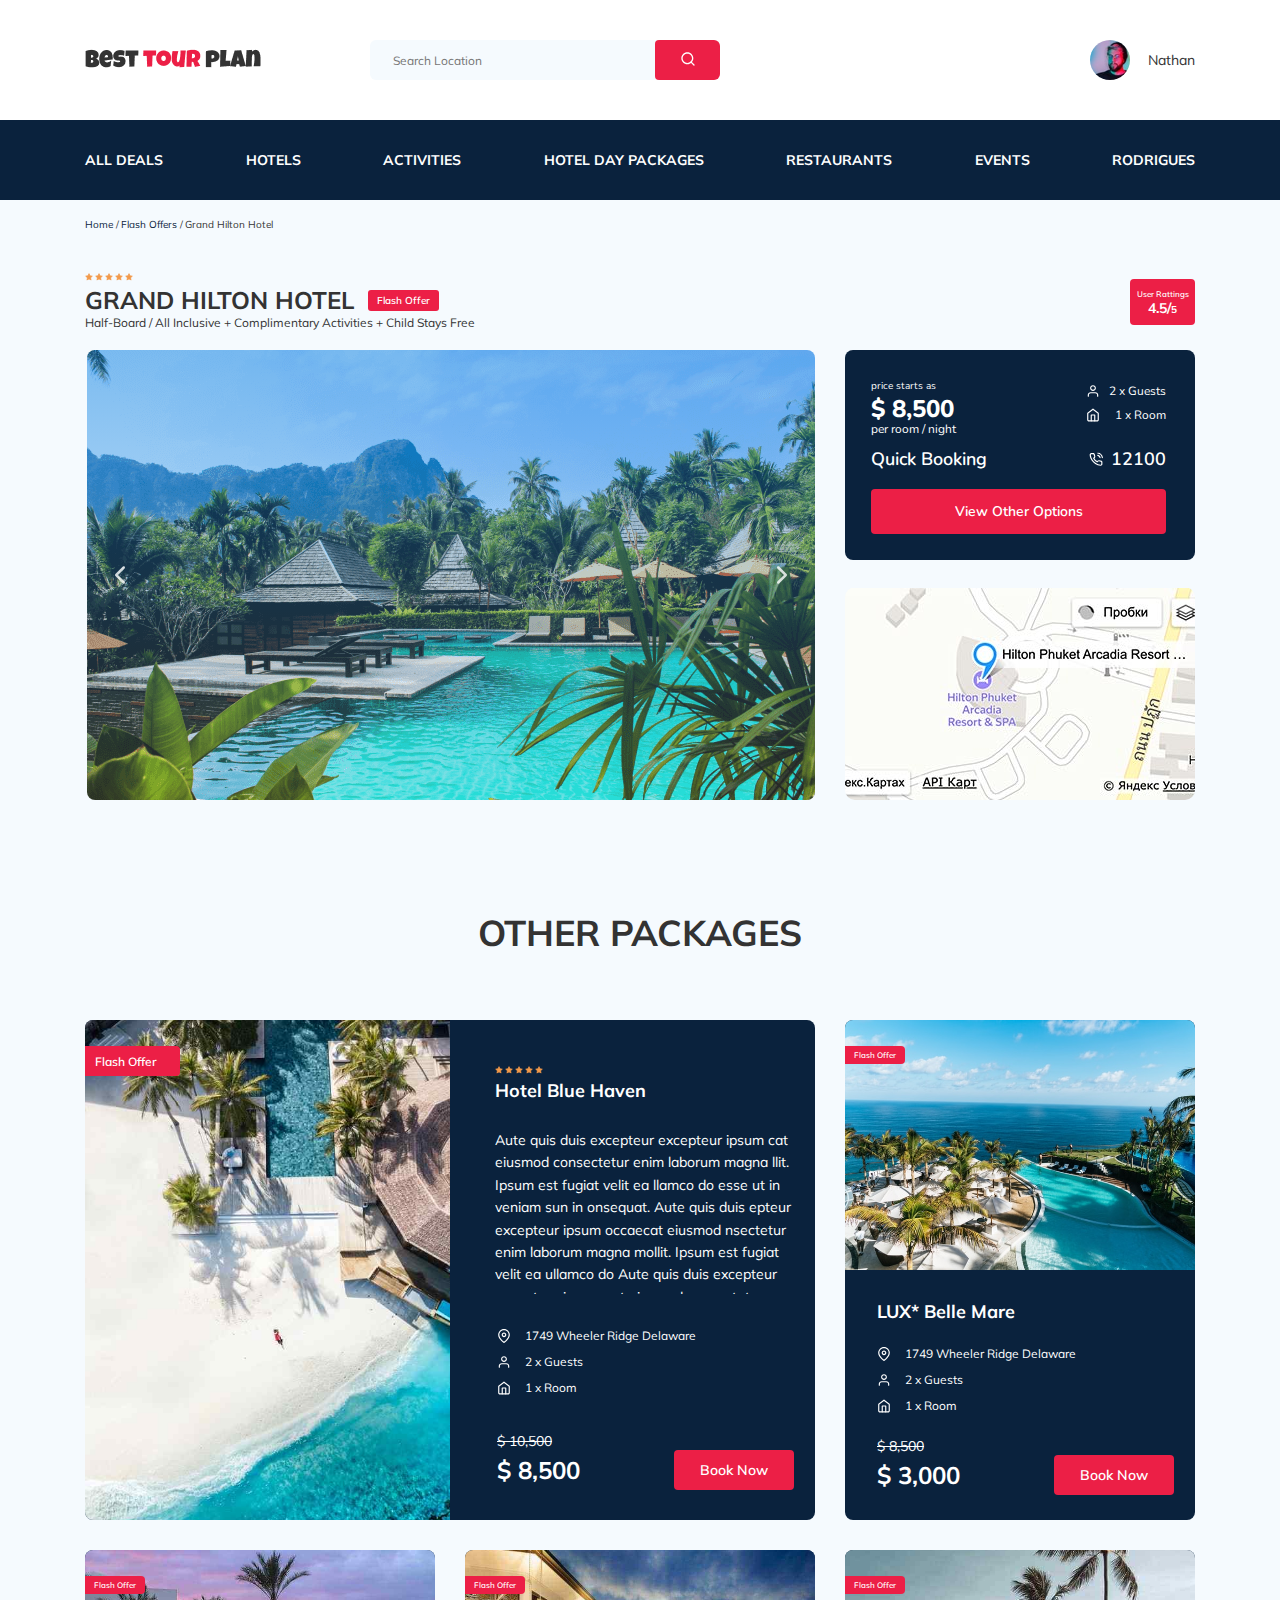
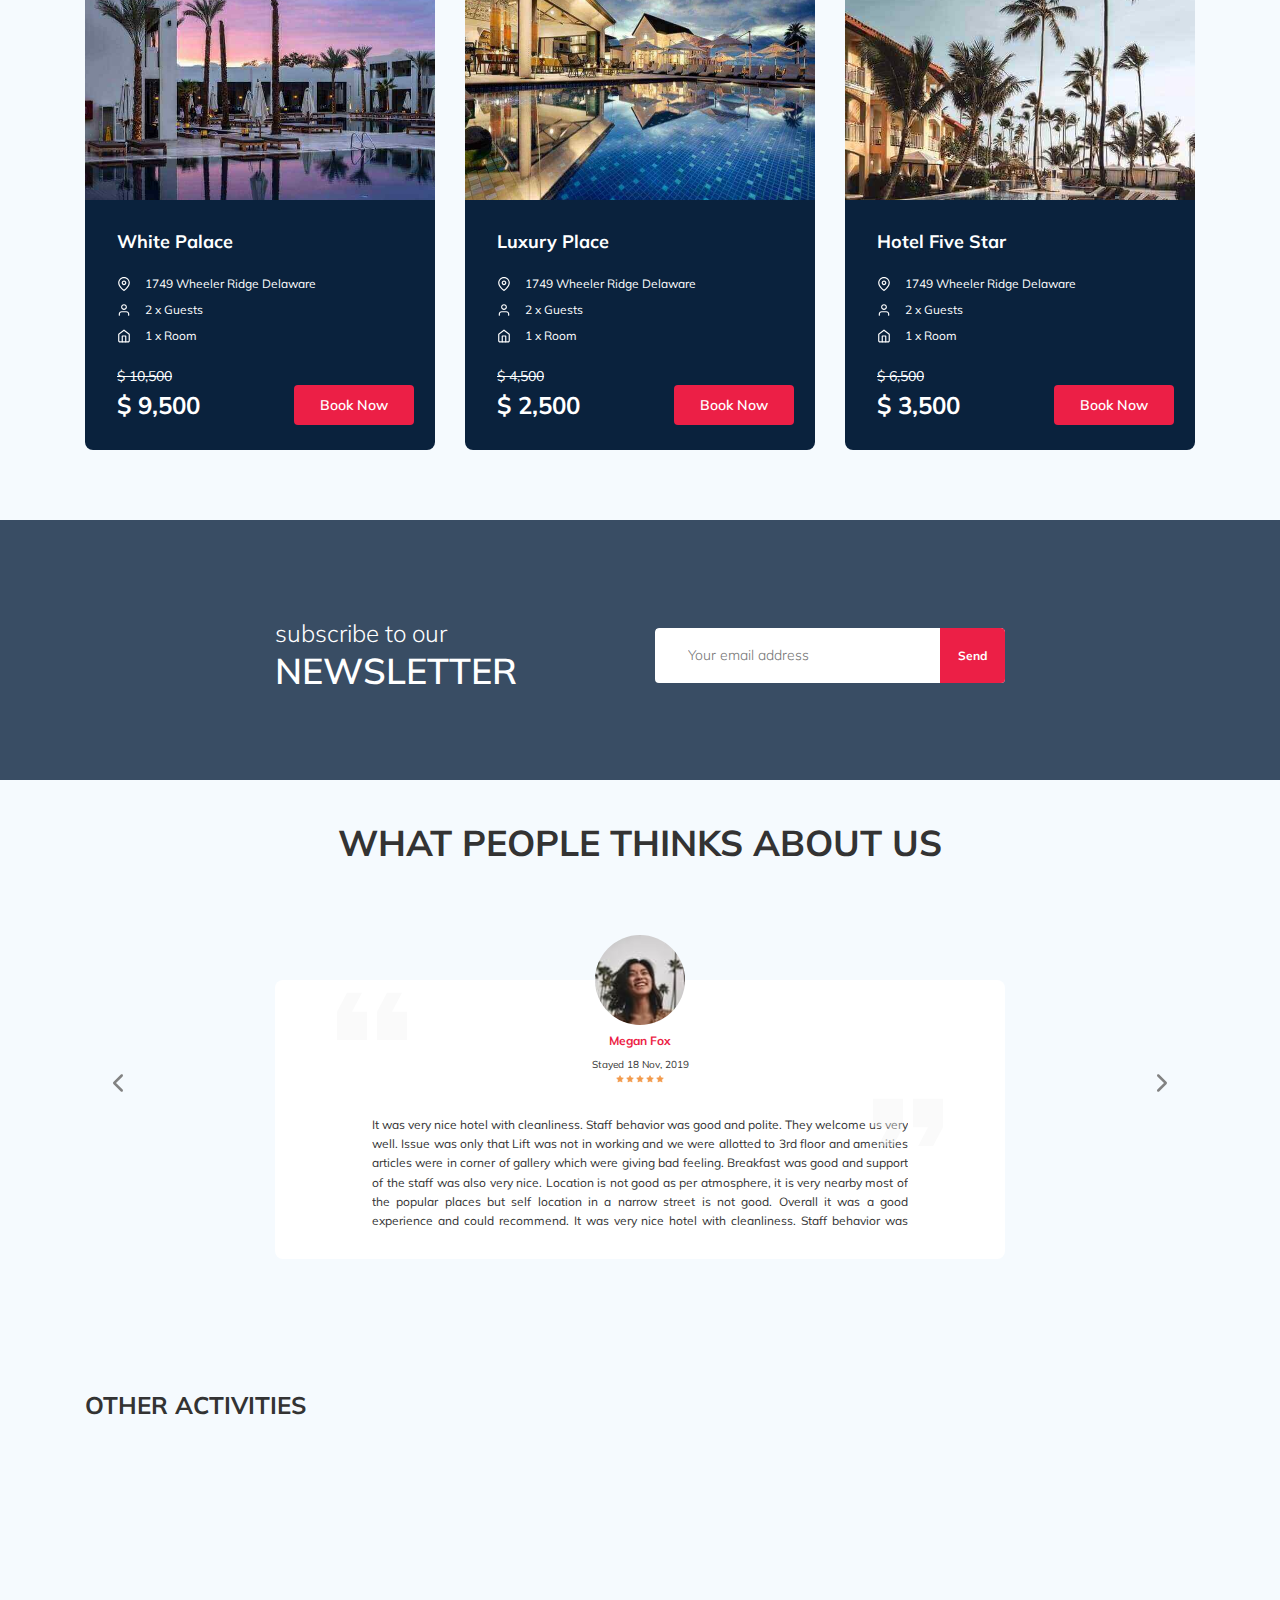
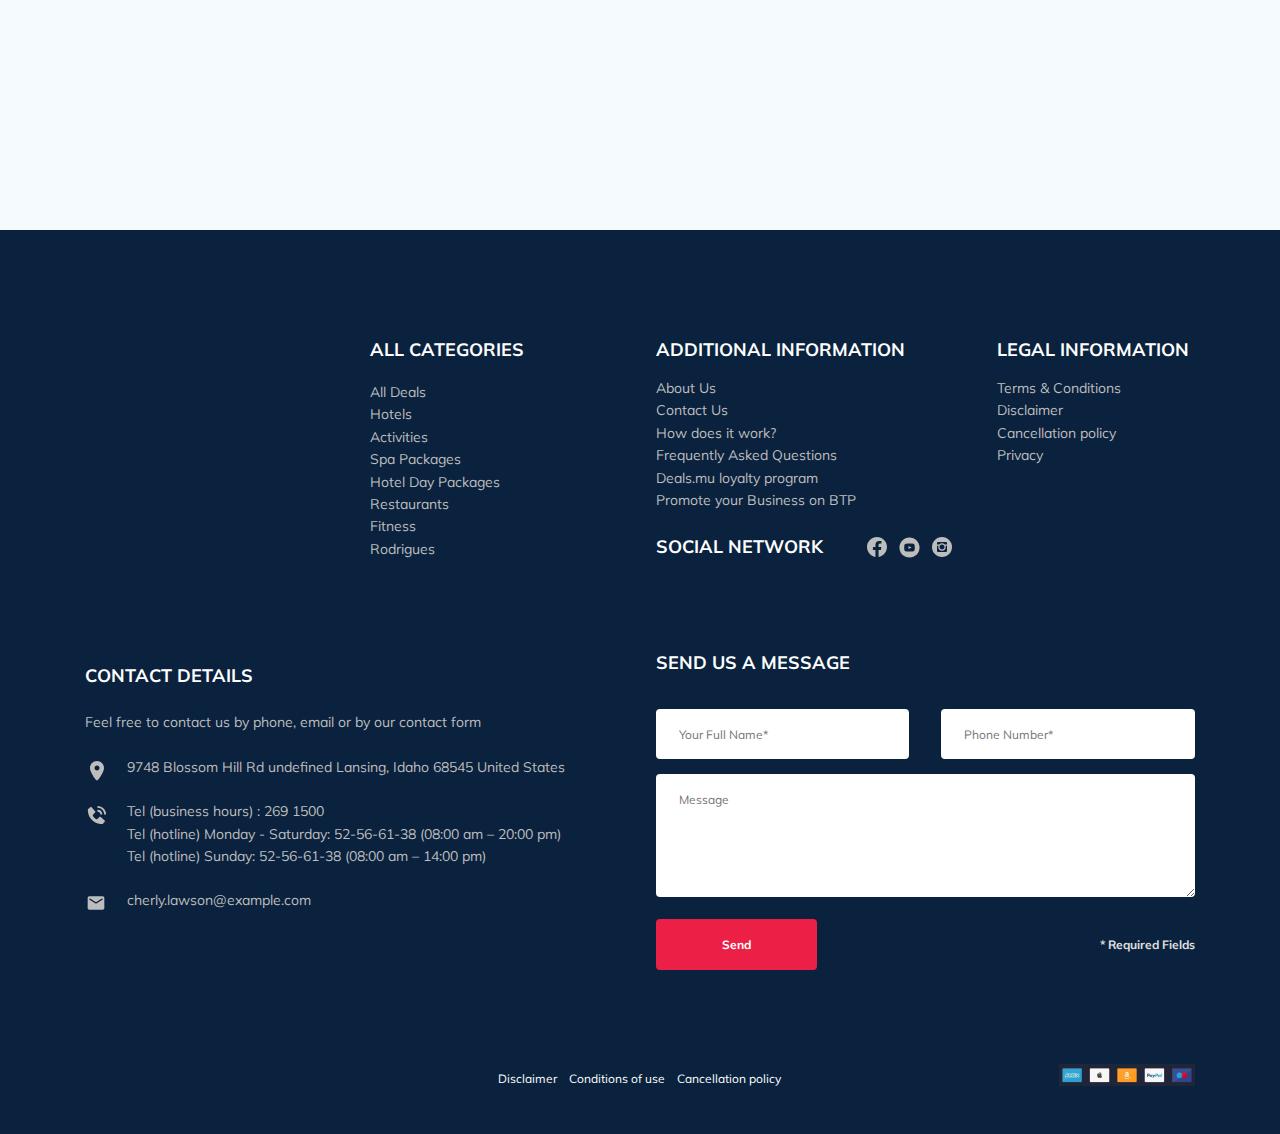
==== commit 6722cded: "fix: some fix" ====
--- a/index.html
+++ b/index.html
@@ -43,7 +43,7 @@
           </a>
 
           <form action="#" class="search navbar__search navbar__search--mobile--hidden">
-            <input type="text" class="search__input" placeholder="Search Location" autofocus />
+            <input type="text" class="search__input" placeholder="Search Location" />
             <button class="search__button button">
               <img src="img/search.svg" alt="Icon: search" />
             </button>
@@ -422,6 +422,7 @@
                 placeholder="Your email address"
                 name="mail"
                 required
+                pattern="[a-z0-9._%+-]+@[a-z0-9.-]+\.[a-z]{2,4}$"
               />
             </div>
             <button class="subscribe__button button">Send</button>
@@ -584,40 +585,40 @@
       <div class="container">
         <h3 class="activities__title">Other Activities</h3>
         <div class="activities-wrapper">
-          <div class="card card-one" data-aos="fade-right" data-aos-offset="500" data-aos-easing="ease-in-sine">
+          <div class="card card-one" data-aos="fade-right">
             <img src="img/card-1.jpg" alt="The curious corner of chamarel" class="card__image" />
             <div class="card__title">
               The curious corner <br />
               of chamarel
             </div>
-            <button class="button card__button">Book Now</button>
+            <button class="button card__button" data-href="#booking-modal" data-toggle="modal">Book Now</button>
           </div>
           <!-- /.card -->
-          <div class="card card-two" data-aos="fade-right" data-aos-offset="400" data-aos-easing="ease-in-sine">
+          <div class="card card-two" data-aos="fade-right">
             <img src="img/card-2.jpg" alt="Gymkhana club golf course" class="card__image" />
             <div class="card__title">
               Gymkhana club golf <br />
               course
             </div>
-            <button class="button card__button">Book Now</button>
+            <button class="button card__button" data-href="#booking-modal" data-toggle="modal">Book Now</button>
           </div>
           <!-- /.card -->
-          <div class="card card-three" data-aos="fade-right" data-aos-offset="300" data-aos-easing="ease-in-sine">
+          <div class="card card-three" data-aos="fade-right">
             <img src="img/card-3.jpg" alt="Tamarind falls hiking trip - full day" class="card__image" />
             <div class="card__title">
               Tamarind falls hiking <br />
               trip - full day
             </div>
-            <button class="button card__button">Book Now</button>
+            <button class="button card__button" data-href="#booking-modal" data-toggle="modal">Book Now</button>
           </div>
           <!-- /.card -->
-          <div class="card card-four" data-aos="fade-right" data-aos-offset="200" data-aos-easing="ease-in-sine">
+          <div class="card card-four" data-aos="fade-right">
             <img src="img/card-4.jpg" alt="The blue marine discovery quest" class="card__image" />
             <div class="card__title">
               The blue marine discovery <br />
               quest
             </div>
-            <button class="button card__button">Book Now</button>
+            <button class="button card__button" data-href="#booking-modal" data-toggle="modal">Book Now</button>
           </div>
           <!-- /.card -->
         </div>
@@ -634,7 +635,7 @@
             ><img src="img/logo.svg" class="footer__logo-image" alt="Logo: Best Tour Plan" />
           </a>
           <div class="footer__list footer__categories">
-            <h3 class="footer__title">All categories</h3>
+            <h3 class="footer__title footer__title--categories">All categories</h3>
             <ul class="footer__ul">
               <li class="footer__item">
                 <a href="#" class="footer__link">All Deals </a>
@@ -757,7 +758,14 @@
             <h3 class="footer__title footer__title--form">Send us a message</h3>
             <form action="send.php" class="footer__form form" method="post">
               <div class="footer__input-wrapper input-wrapper footer__input-wrapper--top">
-                <input type="text" class="footer__input input" placeholder="Your Full Name*" name="name" required />
+                <input
+                  type="text"
+                  class="footer__input input input--error"
+                  placeholder="Your Full Name*"
+                  name="name"
+                  pattern="^[a-zA-Z]{0,50}$"
+                  required
+                />
               </div>
               <div class="footer__input-wrapper input-wrapper">
                 <input
@@ -810,12 +818,12 @@
             <div class="input-wrapper">
               <input
                 type="text"
-                class="modal__input input"
+                class="modal__input input--error input"
                 placeholder="Your Full Name*"
                 minlength="2"
                 name="name"
+                pattern="^[a-zA-Z]{0,50}$"
                 required
-                aria-invalid="true"
               />
             </div>
             <div class="input-wrapper">
@@ -828,10 +836,18 @@
                 minlength="11"
                 maxlength="11"
                 aria-invalid="true"
+                required
               />
             </div>
             <div class="input-wrapper">
-              <input type="email" class="modal__input input" placeholder="Email*" name="mail" required />
+              <input
+                type="email"
+                class="modal__input input"
+                placeholder="Email*"
+                name="mail"
+                required
+                pattern="[a-z0-9._%+-]+@[a-z0-9.-]+\.[a-z]{2,4}$"
+              />
             </div>
             <textarea class="modal__message message" placeholder="Message" name="message"> </textarea>
             <div class="modal__form-bottom">
--- a/css/style.css
+++ b/css/style.css
@@ -1 +1 @@
-*{box-sizing:border-box}h1,h2,h3,h4,h5,p{margin:0}body{font-family:'Mulish', sans-serif;font-weight:400;background:#F5FAFE;color:#333;margin:0}body.hold{overflow:hidden}img{max-width:100%}a{text-decoration:none;color:inherit}.container{max-width:1110px;margin:auto}.input{position:absolute;top:0;height:50px;padding:0 23px;font-size:12px;line-height:15px;color:#BDBDBD;border:none;border-radius:4px;background-color:#fff;outline:none}.input-wrapper{height:65px;position:relative}.input-wrapper--subscribe{height:71px}.invalid{bottom:2px;position:absolute;color:#EC1F46;font-size:10px}.message{flex-basis:100%;height:123px;padding:18px 23px;font-size:12px;line-height:15px;color:#BDBDBD;border-radius:4px;border:none}.button{font-weight:600;font-size:14px;line-height:19px;color:#fff;background-color:#EC1F46;border:none;border-radius:4px;cursor:pointer;outline:none}html{line-height:1.15;-webkit-text-size-adjust:100%}body{margin:0}main{display:block}h1{font-size:2em;margin:0.67em 0}hr{box-sizing:content-box;height:0;overflow:visible}pre{font-family:monospace, monospace;font-size:1em}a{background-color:transparent}abbr[title]{border-bottom:none;text-decoration:underline;text-decoration:underline dotted}b,strong{font-weight:bolder}code,kbd,samp{font-family:monospace, monospace;font-size:1em}small{font-size:80%}sub,sup{font-size:75%;line-height:0;position:relative;vertical-align:baseline}sub{bottom:-0.25em}sup{top:-0.5em}img{border-style:none}button,input,optgroup,select,textarea{font-family:inherit;font-size:100%;line-height:1.15;margin:0}button,input{overflow:visible}button,select{text-transform:none}button,[type="button"],[type="reset"],[type="submit"]{-webkit-appearance:button}button::-moz-focus-inner,[type="button"]::-moz-focus-inner,[type="reset"]::-moz-focus-inner,[type="submit"]::-moz-focus-inner{border-style:none;padding:0}button:-moz-focusring,[type="button"]:-moz-focusring,[type="reset"]:-moz-focusring,[type="submit"]:-moz-focusring{outline:1px dotted ButtonText}fieldset{padding:0.35em 0.75em 0.625em}legend{box-sizing:border-box;color:inherit;display:table;max-width:100%;padding:0;white-space:normal}progress{vertical-align:baseline}textarea{overflow:auto}[type="checkbox"],[type="radio"]{box-sizing:border-box;padding:0}[type="number"]::-webkit-inner-spin-button,[type="number"]::-webkit-outer-spin-button{height:auto}[type="search"]{-webkit-appearance:textfield;outline-offset:-2px}[type="search"]::-webkit-search-decoration{-webkit-appearance:none}::-webkit-file-upload-button{-webkit-appearance:button;font:inherit}details{display:block}summary{display:list-item}template{display:none}[hidden]{display:none}.navbar{background-color:#fff}.navbar-top{display:flex;justify-content:space-between;align-items:center;padding-top:40px;padding-bottom:40px}.navbar-top__menu-button{display:none}.navbar__search{margin-right:auto;margin-left:108px}.navbar-bottom{background:#0A223D}.navbar__menu{display:flex;justify-content:space-between;align-items:center;margin:0;padding:30px 0 31px;color:#fff;list-style-type:none}.navbar__menu-item--mobile--visible{display:none}.navbar__menu-link{font-weight:bold;font-size:14px;line-height:18px;color:inherit;text-transform:uppercase;text-decoration:none}.logo{width:177px}.search{display:flex;position:relative;height:40px;overflow:hidden;border-radius:6px}.search__input{width:350px;height:100%;padding-left:23px;padding-right:75px;font-size:12px;line-height:15px;color:#333;border:none;background:#F5FAFE;outline:none}.search__button{position:absolute;top:0;right:0;width:65px;height:100%;padding-top:4px;border:none;background:#EC1F46;cursor:pointer}.user{display:flex;align-items:center;text-decoration:none}.user__avatar{width:40px;height:40px;border-radius:50%;object-fit:cover}.user__name{margin-left:18px;font-size:14px;line-height:18px;color:#333}.breadcrumb{padding-top:18px;padding-bottom:19px}.breadcrumb__list{display:flex;margin:0;padding-left:0;list-style:none}.breadcrumb__list-item{font-size:10px;line-height:13px}.breadcrumb__list-item:not(:last-child)::after{content:'/';margin-right:2px}.breadcrumb__list-link{color:#0A223D;text-decoration:none}.hotel{padding-top:23px;padding-bottom:70px}.hotel-grid{display:flex;justify-content:space-between}.hotel-right{display:flex;flex-direction:column;justify-content:space-between}.hotel-name{margin:0;font-weight:bold;font-size:24px;line-height:30px;color:#333;text-transform:uppercase}.hotel-info{display:flex;align-items:center;justify-content:space-between;margin-bottom:20px}.hotel-info--thanks{flex-direction:column;align-items:start;margin-bottom:0}.hotel-info__offer{margin-top:4px}.hotel-info__name{margin-top:4px;margin-right:14px}.hotel-info__name--thanks{margin-top:0;margin-right:0}.hotel-info__text--thanks{margin-bottom:15px}.hotel-description{margin:0;font-size:12px;line-height:15px;color:#333}.hotel-wrapper{display:flex;flex-wrap:wrap;align-items:center}.hotel-slider{max-width:728px;height:450px;margin-left:2px;border-radius:8px;overflow:hidden;justify-self:start}.hotel-slider__image{width:100%;height:100%;object-fit:cover}.hotel-slider__item{width:100%;height:100%;position:relative}.hotel-slider__item::after{content:'';width:100%;height:100%;position:absolute;top:0;bottom:0;left:0;right:0;z-index:10;background:linear-gradient(180deg, rgba(0,122,223,0.48) 0%, rgba(255,255,255,0.128) 100%)}.hotel-slider__button{height:30px;width:30px;position:absolute;z-index:100;top:50%;transform:translateY(-50%);background-color:transparent;background-repeat:no-repeat;background-position:center;background-size:10px;border:none;cursor:pointer}.hotel-slider__button--prev{left:18px;background-image:url(../img/arrow-prev.svg)}.hotel-slider__button--next{right:18px;background-image:url(../img/arrow-next.svg)}.hotel__stars{display:flex;flex-basis:100%}.star:not(:last-child){margin-right:2px}.offer{padding:4px 9px;font-weight:600;font-size:10px;line-height:13px;color:#fff;border-radius:3px;background-color:#EC1F46}.rating{min-width:65px;min-height:45px;display:flex;flex-direction:column;justify-content:center;align-items:center;padding:10px 6px 6px 6px;color:#fff;background:#EC1F46;border-radius:4px}.rating__text{font-weight:600;font-size:8px;line-height:10px}.rating__counter{font-weight:bold;font-size:14px;line-height:18px}.rating__counter-max{font-size:10px}.swiper-slide{-webkit-transform:translate3d(0, 0, 0)}.booking{width:350px;height:210px;padding:29px 29px 29px 26px;font-family:'Nunito', sans-serif;color:#fff;background:#0A223D;border-radius:8px}.booking__info{display:flex;justify-content:space-between;margin-bottom:10px}.booking__price{max-width:86px;display:flex;flex-direction:column}.booking__start{font-size:10px;line-height:14px}.booking__pricetag{font-weight:800;font-size:24px;line-height:33px}.booking__per-room{margin-top:-5px;font-size:12px;line-height:16px}.booking__room{margin-top:4px}.booking__text{min-width:80px;display:flex;justify-content:space-between;align-items:center;margin-bottom:8px;font-size:12px;line-height:16px}.booking__call-center{display:flex;justify-content:space-between;align-items:center;margin-bottom:17px;font-weight:600;font-size:18px;line-height:25px}.booking__number{display:flex;text-decoration:none;color:inherit}.booking__num{margin-left:8px}.booking__button{width:100%;min-height:45px}.map{width:350px;height:213px;overflow:hidden;border-radius:10px}.container-fluid{height:213px;padding:0;background-image:url(../img/map.jpg);background-position:center center;background-repeat:no-repeat}.button-return{padding:9px 23px}.button:hover{color:#fff}.packages{padding:40px 0 70px}.packages__title{margin-bottom:65px;font-weight:bold;font-size:36px;line-height:45px;text-align:center;text-transform:uppercase}.packages-wrapper{display:grid;grid-auto-rows:500px;grid-template:500px/repeat(3, 1fr);grid-template-areas:"card-1 card-1 card-2" "card-3 card-4 card-5";gap:30px}.packages-card{position:relative;display:grid;grid-template:250px 250px / 350px;border-radius:8px;overflow:hidden;background-color:#0A223D;color:#fff}.packages-card--active{display:grid;grid-template:500px / 365px 365px}.packages__offer{position:absolute;padding:4px 9px;top:26px;left:0;font-weight:600;font-size:8px;line-height:10px;color:#fff;border-radius:0px 4px 4px 0px;background-color:#EC1F46}.packages__offer--active{padding:8px 23px 7px 10px;font-weight:600;font-size:12px;line-height:15px}.packages__image{width:100%;height:250px;object-fit:cover}.packages__image--active{height:500px}.packages-info{display:flex;flex-direction:column;align-items:space-between;padding:30px 21px 30px 32px;height:250px;width:100%}.packages-info--active{height:500px;width:100%;padding:46px 21px 30px 43px;margin-left:2px}.packages__name{margin-bottom:23px;font-weight:bold;font-size:18px;line-height:23px}.packages__name--active{margin-bottom:27px}.packages__text{display:none;max-height:165px;font-weight:normal;font-size:14px;line-height:160.6%;overflow:auto}.packages__text--active{display:block}.packages-stars{display:flex;justify-content:space-between;width:48px;margin-bottom:5px}.packages-stars__active{display:flex}.packages-room{margin-top:auto;margin-bottom:24px}.packages-room--active{margin-left:2px;margin-bottom:37px}.packages-room__item{display:flex;align-items:center;margin-bottom:11px}.packages-room__item:last-child{margin-bottom:0}.packages__icon{margin-right:14px;width:14px;height:14px}.packages__description{font-weight:normal;font-size:12px;line-height:15px}.packages-bottom{height:58px;display:flex;justify-content:space-between}.packages-price{max-width:100px}.packages-price--active{margin-left:2px}.packages-price__old{display:block;margin-bottom:5px;font-weight:normal;font-size:14px;line-height:18px;text-decoration-line:line-through}.packages-price__sell{font-weight:bold;font-size:24px;line-height:30px}.packages__button{margin-top:20px;padding:10px 26px;height:40px;align-self:flex-end}.packages__button--active{margin-right:2px}.card-1{grid-area:card-1}.card-2{grid-area:card-2}.card-3{grid-area:card-3}.card-4{grid-area:card-4}.card-5{grid-area:card-5}.newsletter{position:relative;padding:78px 0 67px 0;background-repeat:no-repeat;background-size:cover;background-position:center}.newsletter:before{height:100%;width:100%;position:absolute;content:'';top:0;bottom:0;left:0;right:0;background-color:rgba(10,34,61,0.8)}.newsletter-wrapper{position:relative;display:flex;justify-content:space-between;align-items:center;max-width:730px;margin:auto}.newsletter-title{margin:20px 0;font-weight:300;font-size:24px;line-height:30px;color:#fff}.newsletter-title__strong{display:block;font-weight:600;font-size:36px;line-height:45px;text-transform:uppercase;color:#fff}.newsletter__input-wrapper{width:350px;padding-top:15px}.newsletter__input-wrapper--subscribe{height:71px}.subscribe{width:100%;position:relative;min-height:55px;overflow:hidden;border-radius:4px}.subscribe__input{width:100%;height:55px;margin:0;padding-left:33px;padding-right:70px;font-weight:300;font-size:14px;line-height:18px;color:#BDBDBD;border:none}.subscribe__button{position:absolute;top:0;right:0;min-width:65px;height:55px;border:none;font-weight:bold;font-size:12px;line-height:15px;color:#fff;background-color:#EC1F46;cursor:pointer;border-radius:0 4px 4px 0}.reviews{padding:40px 0 70px 0}.reviews__title{margin:auto;margin-bottom:70px;font-weight:bold;font-size:36px;line-height:45px;text-align:center;text-transform:uppercase;color:#333}.reviews-slider__item{max-width:730px;position:relative;margin:45px auto 0;padding:0 97px 30px 97px;display:flex;flex-direction:column;align-items:center;background-color:#fff;border-radius:8px}.reviews-slider__item:before{content:'';width:70px;height:48px;position:absolute;top:12px;left:62px;z-index:100;background-image:url(../img/quote-left.svg);background-repeat:no-repeat}.reviews-slider__item:after{content:'';width:70px;height:48px;position:absolute;top:118px;right:62px;z-index:100;background-image:url(../img/quote-right.svg);background-repeat:no-repeat}.reviews-slider__profile{display:flex;flex-direction:column;align-items:center;margin-top:-45px;margin-bottom:32px}.reviews-slider__avatar{width:90px;height:90px;margin-bottom:8px;border-radius:50%;object-fit:cover}.reviews-slider__username{margin-bottom:10px;font-weight:bold;font-size:12px;line-height:15px;color:#EC1F46}.reviews-slider__date{margin-bottom:4px;font-weight:normal;font-size:10px;line-height:13px}.reviews-slider__stars{display:flex;justify-content:space-between;width:48px}.reviews-slider__text{margin:auto;max-height:114px;max-width:537px;font-weight:normal;font-size:12px;line-height:160%;text-align:justify;overflow:auto}.reviews-slider__button{width:30px;height:30px;position:absolute;top:133px;z-index:99;background-color:transparent;background-position:center;background-repeat:no-repeat;border:none;cursor:pointer}.reviews-slider__button--prev{background-image:url(../img/reviews-prev.svg);left:18px}.reviews-slider__button--next{background-image:url(../img/reviews-next.svg);right:18px}.activities{padding:61px 0 98px 0}.activities__title{margin-bottom:57px;font-weight:bold;font-size:24px;line-height:30px;text-transform:uppercase;color:#333}.activities-wrapper{display:flex;justify-content:space-between}.card{position:relative;width:255px;height:255px;padding:24px 26px;display:flex;flex-direction:column;align-items:flex-start;border-radius:6px;overflow:hidden}.card__image{position:absolute;top:0;bottom:0;left:0;right:0;z-index:-2;width:100%;height:100%;object-fit:cover}.card:before{content:'';position:absolute;top:0;bottom:0;left:0;right:0;z-index:-1;background:linear-gradient(179.83deg, rgba(196,196,196,0) 35.34%, #0A223D 99.85%)}.card__title{margin-top:auto;margin-bottom:18px;font-weight:bold;font-size:16px;line-height:20px;color:#fff}.card__button{padding:7px 21px;font-size:12px;line-height:16px}.modal__overlay{position:fixed;background-color:rgba(0,143,223,0.39);left:0;top:0;right:0;bottom:0;z-index:100;visibility:hidden;opacity:0;transition:opacity 0.2s}.modal__overlay--visible{visibility:visible;opacity:1}.modal__close{position:absolute;top:17px;right:18px}.modal__dialog{position:fixed;top:55%;left:50%;z-index:101;transform:translate(-50%, -48%);display:flex;flex-direction:column;width:478px;padding:33px 88px;background-color:#0A223D;border-radius:8px;visibility:hidden;opacity:0;transition:opacity 0.2s}.modal__dialog--visible{visibility:visible;opacity:1}.modal__title{margin-bottom:15px;font-weight:bold;font-size:18px;line-height:23px;text-transform:uppercase;color:#fff;text-align:center}.modal__form-bottom{display:flex;justify-content:space-between;align-items:center}.modal__input{width:100%;font-size:12px;color:#bdbdbd}.modal__message{width:100%;margin-bottom:12px}.modal__button{width:160px;height:50px;padding:17px 66px}.modal__info{font-weight:bold;font-size:12px;line-height:15px;color:#E0E0E0}.footer{padding:108px 0 30px 0;background:#0A223D;color:#fff}.footer-wrapper{display:grid;grid-template-columns:repeat(4, minmax(min-content, 1fr));grid-column-gap:15px;grid-row-gap:20px;grid-auto-rows:minmax(40px, min-content);align-items:start}.footer__logo{grid-row:1 / 3;align-self:center;width:155px;margin-top:6px;cursor:pointer}.footer__categories{margin-left:4px;grid-row:1 / 4}.footer__additional{margin-left:8px}.footer__social-network{margin-top:4px;margin-left:8px;display:flex;align-items:center;grid-row:2 / 4;grid-column:span 2}.footer__social-links{width:85px;height:20px;display:flex;justify-content:space-between}.footer__legal{justify-self:end;margin-right:6px}.footer__contact-details{padding-top:13px;grid-column:span 2}.footer__appeal{grid-column:span 2;margin-bottom:74px;padding-left:8px}.footer__form{display:flex;justify-content:space-between;flex-wrap:wrap;max-width:539px}.footer__form-bottom{display:flex;justify-content:space-between;align-items:center;height:100%;width:100%}.footer__input{width:100%;margin-top:0}.footer__input-wrapper{flex-basis:47%}.footer__message{margin-bottom:22px}.footer__button{padding:18px 66px;font-weight:bold;font-size:12px;line-height:15px}.footer__info{font-weight:bold;font-size:12px;line-height:15px;color:#e0e0e0}.footer__bottom{height:22px;display:grid;grid-template-columns:repeat(6, 1fr);grid-column:1 / 5}.footer__bottom-list{display:flex;justify-content:space-between;align-self:end;grid-column:3 / 5;width:283px;margin:0;margin-left:43px;padding:0;list-style:none;font-size:12px;line-height:15px}.footer__bottom-payment{grid-column:6;align-self:center;justify-self:end}.footer__ul{padding:0;margin:0;list-style:none}.footer__title{margin-bottom:16px;font-weight:bold;font-size:18px;line-height:23px;color:#fff;text-transform:uppercase}.footer__title--social{margin-bottom:0;margin-right:44px}.footer__title--contact{margin-bottom:24px}.footer__title--form{margin-bottom:35px;width:100%}.footer__item{display:flex;align-items:flex-start;font-size:14px;line-height:1.6;color:#BDBDBD}.footer__item--work{margin-bottom:22px}.footer__item--gps{margin-bottom:13px}.footer__ul-contact{padding-left:2px}.footer__icon-wrapper{min-width:40px;padding-top:5px}.footer__icon--gps{margin-left:3px}.footer__text{font-size:14px;line-height:160%;color:#BDBDBD;margin-bottom:22px}.footer__link{text-decoration:none;color:inherit}.wrap{display:none}@media (max-width: 1200px){.container{max-width:960px}.hotel-slider{width:590px}.card{width:230px}.packages-card{grid-template:250px 250px / 300px}.packages-card--active{grid-template:500px / 300px 330px}.packages-info{padding:30px 20px}}@media (min-width: 993px){.button{transition:.2s}.button:hover{background-image:linear-gradient(to right, #EC1F46 0%, #ffcf33 51%, #EC1F46 100%);background-size:200% auto;background-position:right center}a{transition:color 0.15s ease}a:hover{color:#EC1F46}}@media (max-width: 992px){.container,.newsletter-wrapper{max-width:700px}.navbar-top{padding:30px 0}.navbar__menu{padding:19px 14px 23px 15px}.navbar__menu-link{font-weight:bold;font-size:12px;line-height:15px}.navbar__user{margin-left:25px}.navbar__search{margin-left:auto}.navbar .search__input{max-width:340px}.logo{width:132px}.hotel{padding-bottom:60px}.hotel-grid{flex-direction:column}.hotel-slider{width:100%;margin-bottom:30px}.hotel-right{flex-direction:row}.hotel .booking{width:340px}.hotel .map{width:340px}.booking{padding:29px 22px 26px 23px}.newsletter{padding:72px 0 73px 0}.reviews{padding-bottom:60px}.reviews__title{margin-bottom:51px;font-size:30px;line-height:38px}.reviews-slider__item{max-width:579px;padding:0 60px 30px 64px}.reviews-slider__text{max-height:133px}.reviews-slider__button{top:156px}.reviews-slider__button--prev{left:0}.reviews-slider__button--next{right:0}.reviews-letter{display:none}.activities{padding-top:60px;padding-bottom:70px}.activities-wrapper{flex-wrap:wrap}.card{width:339px;margin-bottom:20px}.card:nth-last-child(-n+2){margin-bottom:0}.packages{padding:40px 0 50px}.packages__title{margin-bottom:56px}.packages-wrapper{grid-template:repeat(3, 1fr)/repeat(2, 1fr);grid-template-areas:"card-1 card-1" "card-2 card-3" "card-4 card-5";gap:20px}.packages-card{grid-template:250px 250px / 340px}.packages-card--active{grid-template:500px / 340px 360px}.packages-info{padding:30px 20px}.footer{padding:73px 0 33px 0}.footer-wrapper{grid-template-columns:172px 287px 53px minmax(min-content, 1fr);grid-row-gap:45px;grid-column-gap:4px}.footer__logo{grid-row:1 / 2;width:96px;margin-top:0px;margin-bottom:1px}.footer__social-network{grid-row:1 / 2;grid-column:2 / 4;align-self:center;margin-top:8px;margin-left:11px}.footer__categories{grid-row:2 / 3;grid-column:1 / 2;margin-left:1px}.footer__additional{grid-row:2 / 3;grid-column:2 / 3;margin-left:25px}.footer__legal{grid-row:2 / 3;grid-column:3/5;justify-self:end;margin-right:3px}.footer__contact-details{padding-top:19px;grid-column:span 4;grid-row:3 / 4}.footer__item--gps{margin-bottom:13px}.footer__item--mail{margin-bottom:0}.footer__ul-contact{padding-left:6px}.footer__icon-wrapper{padding-top:5px}.footer__appeal{grid-row:4;grid-column:span 4;width:78%;margin-top:10px;padding-left:0;margin-bottom:0}.footer__input-wrapper{flex-basis:47%}.footer__bottom{grid-column:span 6;height:100%}.footer__bottom-list{margin-left:2px;grid-column:span 4;align-self:center;margin-top:9px}.footer__bottom-payment{grid-column:span 2}.footer__title--form{margin-bottom:34px}}@media (max-width: 767px){body{padding-top:78px}.container{max-width:576px;width:92%}.navbar--mobile--fixed{position:fixed;left:0;top:0;right:0;z-index:99}.navbar__user--mobile--hidden,.navbar__search--mobile--hidden{display:none}.navbar__user--mobile--visible,.navbar__search--mobile--visible{display:flex}.navbar__user{margin-left:0}.navbar__user--mobile--visible{flex-direction:column;justify-content:center}.navbar-bottom{display:none;position:fixed;top:78px;left:0;right:0;bottom:0}.navbar-bottom--visible{display:block}.navbar__menu{padding-top:31px;flex-direction:column}.navbar__menu-item{margin-bottom:17px}.navbar__menu-item--mobile--visible{display:block}.navbar__menu-item--user{margin-bottom:27px}.navbar__menu-item--search{margin-bottom:36px}.user__avatar{margin-bottom:10px}.user__name{margin-left:0;color:#fff}.menu-button{display:flex;flex-direction:column;align-items:center;justify-content:space-between;width:16px;height:11px;padding:0;border:none;background-color:#fff;cursor:pointer}.menu-button__line{width:16px;height:1px;background-color:#333}.hotel{padding-bottom:40px}.hotel-wrapper{justify-content:space-between}.hotel-name{flex-basis:100%}.hotel-info__text{width:100%}.hotel-info__name{margin-top:10px;margin-right:0}.hotel-info__name--thanks{margin-top:0}.hotel-info__rating{display:none}.hotel-info__offer{order:-1;margin-right:260px;margin-left:2px}.hotel-right{flex-direction:column !important;min-height:450px}.hotel-slider{height:350px}.hotel__stars{flex-basis:auto}.booking{width:100% !important}.map{width:100% !important}.newsletter{padding:76px 0 83px;height:320px}.newsletter-wrapper{flex-direction:column;align-items:flex-start;max-width:576px;width:92%}.newsletter__input-wrapper{padding-top:0}.newsletter__title{margin-bottom:37px}.card{flex-basis:48%}.packages__title{margin-bottom:40px;font-size:30px;line-height:38px}.packages-card{grid-template:250px 250px / 278px}.packages-card--active{grid-template:500px / 278px 298px}.packages-info{padding:30px 20px}.packages__text--active{margin-bottom:35px}.footer-wrapper{grid-template-columns:repeat(6, minmax(min-content, 1fr));grid-column-gap:20px}.footer__logo,.footer__categories,.footer__additional,.footer__legal{grid-column:span 2}.footer__social-network{grid-column:span 4}.footer__contact-details{grid-column:span 6}.footer__appeal{grid-column:span 6;margin-top:25px}.footer__title--form{margin-bottom:15px}.footer__input-wrapper{flex-basis:100%}.footer__bottom-list{width:276px;margin-left:0px;margin-top:0px}.footer__bottom-payment{justify-self:start}}@media (max-width: 620px){.packages{padding-bottom:40px}.packages__title{font-size:18px;line-height:23px;margin-bottom:30px}.packages-wrapper{gap:15px}.packages-card{grid-template:250px 250px/minmax(240px, 278px)}.packages-card--active{grid-template:500px/minmax(240px, 278px) minmax(255px, 293px)}.packages__image--active{width:100%}.packages__image--active{max-width:100%}.packages__name{margin-bottom:20px;font-size:16px;line-height:20px}.packages__text{margin-bottom:25px;font-size:12px;line-height:1.6}.packages-price{margin-bottom:14px}.packages-price__old{font-size:12px;line-height:1.6}.packages-price__sell{font-size:20px;line-height:1.6}.packages__button{font-size:12px;line-height:16px}}@media (max-width: 576px){body{padding-top:71px}.container{width:88%}.navbar-top{padding:27px 0 33px;align-items:center}.navbar-bottom{top:71px}.logo{width:99px;display:flex;align-items:start}.breadcrumb{padding:18px 0 14px}.hotel-info{margin-bottom:38px}.hotel-info--thanks{margin-bottom:0}.hotel-info__name{margin-top:9px}.hotel-info__name--thanks{margin-top:0;font-weight:bold;font-size:16px;line-height:20px}.hotel-slider{height:250px;margin-bottom:19px}.hotel-right{min-height:440px}.hotel__stars{margin-right:17px}.booking__number{margin-right:4px}.newsletter{padding:76px 0 83px 0}.newsletter-wrapper{width:88%}.newsletter-title{margin-top:0;font-size:20px;line-height:25px}.newsletter-title__strong{margin-top:5px;font-size:30px;line-height:38px}.subscribe__input{padding-left:20px}.reviews{padding-bottom:50px}.reviews__title{margin-bottom:42px;font-size:18px;line-height:23px}.reviews-slider__item{padding:0 31px 36px 31px}.reviews-slider__item:before{left:31px}.reviews-slider__item:after{right:32px}.reviews-slider__button{top:30px}.reviews-slider__text{max-height:266px;text-align:start}.activities{padding:40px 0 60px}.activities__title{margin-bottom:36px;font-weight:bold;font-size:18px;line-height:23px}.card{flex-basis:100%}.card-two{order:2}.card-three{order:1}.card-four{order:3}.card:nth-last-child(2){margin-bottom:28px}.packages-wrapper{grid-template:auto / 1fr;grid-template-areas:"card-1" "card-2" "card-3" "card-4" "card-5";gap:20px}.packages-card{grid-template:250px 250px / 1fr}.packages-card--active{grid-template:350px auto / 1fr}.packages__image--active{height:350px}.packages-info--active{height:auto;max-height:700px}.footer{padding:68px 0 21px 0}.footer-wrapper{grid-template-columns:1fr;row-gap:30px}.footer__logo{width:96px;height:108px;grid-column:1;grid-row:1}.footer__social-network{grid-column:1;grid-row:2;flex-direction:column;align-items:start;margin-left:0;margin-top:12px}.footer__social-links{margin-left:3px;margin-top:2px}.footer__title--social{margin-bottom:20px}.footer__categories{grid-column:1;grid-row:5}.footer__additional{margin-left:0;grid-column:1;grid-row:4}.footer__legal{grid-column:1;grid-row:3;justify-self:start;margin-top:3px}.footer__contact-details{grid-column:1;grid-row:6;padding-top:13px}.footer__ul-contact{padding-left:0}.footer__text{margin-bottom:20px}.footer__item--gps{margin-bottom:22px}.footer__icon-wrapper{min-width:30px}.footer__appeal{width:100%;grid-column:1;grid-row:7;justify-self:start}.footer__info{margin-bottom:15px;align-self:start}.footer__input-wrapper{flex-basis:100%}.footer__message{margin-bottom:15px}.footer__form-bottom{display:flex;flex-direction:column-reverse;width:160px}.footer__bottom{grid-column:1;grid-row:8;grid-template-columns:1fr;row-gap:10px}.footer__bottom-list{grid-column:1;grid-row:1}.footer__bottom-payment{grid-column:1;grid-row:2}.modal__dialog{max-width:90%;padding:30px 40px}.modal__form-bottom{flex-direction:column-reverse;align-items:start}.modal__button{margin-bottom:0;margin-top:15px}.modal__button{width:100%}}@media (max-width: 460px){.search__input{width:245px}.hotel{padding-top:5px}.hotel-info__offer{order:-1;margin-right:140px}.hotel-description{max-width:280px}.hotel-slider{height:180px}.newsletter__input-wrapper{width:100%}.reviews__title{max-width:245px;margin-bottom:42px;font-size:18px;line-height:23px}.reviews-slider__item:before{left:20px}.reviews-slider__item:after{right:20px}.reviews-slider__button--prev{left:34px}.reviews-slider__button--next{right:38px}.modal__dialog{padding:30px 20px}.wrap{display:initial}}
+*{box-sizing:border-box}h1,h2,h3,h4,h5,p{margin:0}body{font-family:'Mulish', sans-serif;font-weight:400;background:#F5FAFE;color:#333;margin:0}body.hold{overflow:hidden}img{max-width:100%}a{text-decoration:none;color:inherit}.container{max-width:1110px;margin:auto}.input{position:absolute;top:0;height:50px;padding:0 23px;font-size:12px;line-height:15px;color:#BDBDBD;border:none;border-radius:4px;background-color:#fff;outline:none}.input--error:invalid{color:#EC1F46}.input-wrapper{height:65px;position:relative}.input-wrapper--subscribe{height:71px}.invalid{bottom:2px;position:absolute;color:#EC1F46;font-size:10px}.message{flex-basis:100%;height:123px;padding:18px 23px;font-size:12px;line-height:15px;color:#BDBDBD;border-radius:4px;border:none}.button{font-weight:600;font-size:14px;line-height:19px;color:#fff;background-color:#EC1F46;border:none;border-radius:4px;cursor:pointer;outline:none}html{line-height:1.15;-webkit-text-size-adjust:100%}body{margin:0}main{display:block}h1{font-size:2em;margin:0.67em 0}hr{box-sizing:content-box;height:0;overflow:visible}pre{font-family:monospace, monospace;font-size:1em}a{background-color:transparent}abbr[title]{border-bottom:none;text-decoration:underline;text-decoration:underline dotted}b,strong{font-weight:bolder}code,kbd,samp{font-family:monospace, monospace;font-size:1em}small{font-size:80%}sub,sup{font-size:75%;line-height:0;position:relative;vertical-align:baseline}sub{bottom:-0.25em}sup{top:-0.5em}img{border-style:none}button,input,optgroup,select,textarea{font-family:inherit;font-size:100%;line-height:1.15;margin:0}button,input{overflow:visible}button,select{text-transform:none}button,[type="button"],[type="reset"],[type="submit"]{-webkit-appearance:button}button::-moz-focus-inner,[type="button"]::-moz-focus-inner,[type="reset"]::-moz-focus-inner,[type="submit"]::-moz-focus-inner{border-style:none;padding:0}button:-moz-focusring,[type="button"]:-moz-focusring,[type="reset"]:-moz-focusring,[type="submit"]:-moz-focusring{outline:1px dotted ButtonText}fieldset{padding:0.35em 0.75em 0.625em}legend{box-sizing:border-box;color:inherit;display:table;max-width:100%;padding:0;white-space:normal}progress{vertical-align:baseline}textarea{overflow:auto}[type="checkbox"],[type="radio"]{box-sizing:border-box;padding:0}[type="number"]::-webkit-inner-spin-button,[type="number"]::-webkit-outer-spin-button{height:auto}[type="search"]{-webkit-appearance:textfield;outline-offset:-2px}[type="search"]::-webkit-search-decoration{-webkit-appearance:none}::-webkit-file-upload-button{-webkit-appearance:button;font:inherit}details{display:block}summary{display:list-item}template{display:none}[hidden]{display:none}.navbar{background-color:#fff}.navbar-top{display:flex;justify-content:space-between;align-items:center;padding-top:40px;padding-bottom:40px}.navbar-top__menu-button{display:none}.navbar__search{margin-right:auto;margin-left:108px}.navbar-bottom{background:#0A223D}.navbar__menu{display:flex;justify-content:space-between;align-items:center;margin:0;padding:30px 0 31px;color:#fff;list-style-type:none}.navbar__menu-item--mobile--visible{display:none}.navbar__menu-link{font-weight:bold;font-size:14px;line-height:18px;color:inherit;text-transform:uppercase;text-decoration:none}.logo{width:177px}.search{display:flex;position:relative;height:40px;overflow:hidden;border-radius:6px}.search__input{width:350px;height:100%;padding-left:23px;padding-right:75px;font-size:12px;line-height:15px;color:#333;border:none;background:#F5FAFE;outline:none}.search__button{position:absolute;top:0;right:0;width:65px;height:100%;padding-top:4px;border:none;background:#EC1F46;cursor:pointer}.user{display:flex;align-items:center;text-decoration:none}.user__avatar{width:40px;height:40px;border-radius:50%;object-fit:cover}.user__name{margin-left:18px;font-size:14px;line-height:18px;color:#333}.breadcrumb{padding-top:18px;padding-bottom:19px}.breadcrumb__list{display:flex;margin:0;padding-left:0;list-style:none}.breadcrumb__list-item{font-size:10px;line-height:13px}.breadcrumb__list-item:not(:last-child)::after{content:'/';margin-right:2px}.breadcrumb__list-link{color:#0A223D;text-decoration:none}.hotel{padding-top:23px;padding-bottom:70px}.hotel-grid{display:flex;justify-content:space-between}.hotel-right{display:flex;flex-direction:column;justify-content:space-between}.hotel-name{margin:0;font-weight:bold;font-size:24px;line-height:30px;color:#333;text-transform:uppercase}.hotel-info{display:flex;align-items:center;justify-content:space-between;margin-bottom:20px}.hotel-info--thanks{flex-direction:column;align-items:start;margin-bottom:0}.hotel-info__offer{margin-top:4px}.hotel-info__name{margin-top:4px;margin-right:14px}.hotel-info__name--thanks{margin-top:0;margin-right:0}.hotel-info__text--thanks{margin-bottom:15px}.hotel-description{margin:0;font-size:12px;line-height:15px;color:#333}.hotel-wrapper{display:flex;flex-wrap:wrap;align-items:center}.hotel-slider{max-width:728px;height:450px;margin-left:2px;border-radius:8px;overflow:hidden;justify-self:start}.hotel-slider__image{width:100%;height:100%;object-fit:cover}.hotel-slider__item{width:100%;height:100%;position:relative}.hotel-slider__item::after{content:'';width:100%;height:100%;position:absolute;top:0;bottom:0;left:0;right:0;z-index:10;background:linear-gradient(180deg, rgba(0,122,223,0.48) 0%, rgba(255,255,255,0.128) 100%)}.hotel-slider__button{height:30px;width:30px;position:absolute;z-index:100;top:50%;transform:translateY(-50%);background-color:transparent;background-repeat:no-repeat;background-position:center;background-size:10px;border:none;cursor:pointer}.hotel-slider__button--prev{left:18px;background-image:url(../img/arrow-prev.svg)}.hotel-slider__button--next{right:18px;background-image:url(../img/arrow-next.svg)}.hotel__stars{display:flex;flex-basis:100%}.star:not(:last-child){margin-right:2px}.offer{padding:4px 9px;font-weight:600;font-size:10px;line-height:13px;color:#fff;border-radius:3px;background-color:#EC1F46}.rating{min-width:65px;min-height:45px;display:flex;flex-direction:column;justify-content:center;align-items:center;padding:10px 6px 6px 6px;color:#fff;background:#EC1F46;border-radius:4px}.rating__text{font-weight:600;font-size:8px;line-height:10px}.rating__counter{font-weight:bold;font-size:14px;line-height:18px}.rating__counter-max{font-size:10px}.swiper-slide{-webkit-transform:translate3d(0, 0, 0)}.booking{width:350px;height:210px;padding:29px 29px 29px 26px;font-family:'Nunito', sans-serif;color:#fff;background:#0A223D;border-radius:8px}.booking__info{display:flex;justify-content:space-between;margin-bottom:10px}.booking__price{max-width:86px;display:flex;flex-direction:column}.booking__start{font-size:10px;line-height:14px}.booking__pricetag{font-weight:800;font-size:24px;line-height:33px}.booking__per-room{margin-top:-5px;font-size:12px;line-height:16px}.booking__room{margin-top:4px}.booking__text{min-width:80px;display:flex;justify-content:space-between;align-items:center;margin-bottom:8px;font-size:12px;line-height:16px}.booking__call-center{display:flex;justify-content:space-between;align-items:center;margin-bottom:17px;font-weight:600;font-size:18px;line-height:25px}.booking__number{display:flex;text-decoration:none;color:inherit}.booking__num{margin-left:8px}.booking__button{width:100%;min-height:45px}.map{overflow:hidden;border-radius:10px}.container-fluid{width:350px;height:213px;padding:0;background-image:url(../img/map.jpg);background-position:center center;background-repeat:no-repeat}.button-return{padding:9px 23px}.button:hover{color:#fff}.packages{padding:40px 0 70px}.packages__title{margin-bottom:65px;font-weight:bold;font-size:36px;line-height:45px;text-align:center;text-transform:uppercase}.packages-wrapper{display:grid;grid-auto-rows:500px;grid-template:500px/repeat(3, 1fr);grid-template-areas:"card-1 card-1 card-2" "card-3 card-4 card-5";gap:30px}.packages-card{position:relative;display:grid;grid-template:250px 250px / 350px;border-radius:8px;overflow:hidden;background-color:#0A223D;color:#fff}.packages-card--active{display:grid;grid-template:500px / 365px 365px}.packages__offer{position:absolute;padding:4px 9px;top:26px;left:0;font-weight:600;font-size:8px;line-height:10px;color:#fff;border-radius:0px 4px 4px 0px;background-color:#EC1F46}.packages__offer--active{padding:8px 23px 7px 10px;font-weight:600;font-size:12px;line-height:15px}.packages__image{width:100%;height:250px;object-fit:cover}.packages__image--active{height:500px}.packages-info{display:flex;flex-direction:column;align-items:space-between;padding:30px 21px 30px 32px;height:250px;width:100%}.packages-info--active{height:500px;width:100%;padding:46px 21px 30px 43px;margin-left:2px}.packages__name{margin-bottom:23px;font-weight:bold;font-size:18px;line-height:23px}.packages__name--active{margin-bottom:27px}.packages__text{display:none;max-height:165px;font-weight:normal;font-size:14px;line-height:160.6%;overflow:auto}.packages__text--active{display:block}.packages-stars{display:flex;justify-content:space-between;width:48px;margin-bottom:5px}.packages-stars__active{display:flex}.packages-room{margin-top:auto;margin-bottom:24px}.packages-room--active{margin-left:2px;margin-bottom:37px}.packages-room__item{display:flex;align-items:center;margin-bottom:11px}.packages-room__item:last-child{margin-bottom:0}.packages__icon{margin-right:14px;width:14px;height:14px}.packages__description{font-weight:normal;font-size:12px;line-height:15px}.packages-bottom{height:58px;display:flex;justify-content:space-between}.packages-price{max-width:100px}.packages-price--active{margin-left:2px}.packages-price__old{display:block;margin-bottom:5px;font-weight:normal;font-size:14px;line-height:18px;text-decoration-line:line-through}.packages-price__sell{font-weight:bold;font-size:24px;line-height:30px}.packages__button{margin-top:20px;padding:10px 26px;height:40px;align-self:flex-end}.packages__button--active{margin-right:2px}.card-1{grid-area:card-1}.card-2{grid-area:card-2}.card-3{grid-area:card-3}.card-4{grid-area:card-4}.card-5{grid-area:card-5}.newsletter{position:relative;padding:78px 0 67px 0;background-repeat:no-repeat;background-size:cover;background-position:center}.newsletter:before{height:100%;width:100%;position:absolute;content:'';top:0;bottom:0;left:0;right:0;background-color:rgba(10,34,61,0.8)}.newsletter-wrapper{position:relative;display:flex;justify-content:space-between;align-items:center;max-width:730px;margin:auto}.newsletter-title{margin:20px 0;font-weight:300;font-size:24px;line-height:30px;color:#fff}.newsletter-title__strong{display:block;font-weight:600;font-size:36px;line-height:45px;text-transform:uppercase;color:#fff}.newsletter__input-wrapper{width:350px;padding-top:15px}.newsletter__input-wrapper--subscribe{height:71px}.subscribe{width:100%;position:relative;min-height:55px;overflow:hidden;border-radius:4px}.subscribe__input{width:100%;height:55px;margin:0;padding-left:33px;padding-right:70px;font-weight:300;font-size:14px;line-height:18px;color:#BDBDBD;border:none}.subscribe__button{position:absolute;top:0;right:0;min-width:65px;height:55px;border:none;font-weight:bold;font-size:12px;line-height:15px;color:#fff;background-color:#EC1F46;cursor:pointer;border-radius:0 4px 4px 0}.reviews{padding:40px 0 70px 0}.reviews__title{margin:auto;margin-bottom:70px;font-weight:bold;font-size:36px;line-height:45px;text-align:center;text-transform:uppercase;color:#333}.reviews-slider__item{max-width:730px;position:relative;margin:45px auto 0;padding:0 97px 30px 97px;display:flex;flex-direction:column;align-items:center;background-color:#fff;border-radius:8px}.reviews-slider__item:before{content:'';width:70px;height:48px;position:absolute;top:12px;left:62px;z-index:100;background-image:url(../img/quote-left.svg);background-repeat:no-repeat}.reviews-slider__item:after{content:'';width:70px;height:48px;position:absolute;top:118px;right:62px;z-index:100;background-image:url(../img/quote-right.svg);background-repeat:no-repeat}.reviews-slider__profile{display:flex;flex-direction:column;align-items:center;margin-top:-45px;margin-bottom:32px}.reviews-slider__avatar{width:90px;height:90px;margin-bottom:8px;border-radius:50%;object-fit:cover}.reviews-slider__username{margin-bottom:10px;font-weight:bold;font-size:12px;line-height:15px;color:#EC1F46}.reviews-slider__date{margin-bottom:4px;font-weight:normal;font-size:10px;line-height:13px}.reviews-slider__stars{display:flex;justify-content:space-between;width:48px}.reviews-slider__text{margin:auto;max-height:114px;max-width:537px;font-weight:normal;font-size:12px;line-height:160%;text-align:justify;overflow:auto}.reviews-slider__button{width:30px;height:30px;position:absolute;top:133px;z-index:99;background-color:transparent;background-position:center;background-repeat:no-repeat;border:none;cursor:pointer}.reviews-slider__button--prev{background-image:url(../img/reviews-prev.svg);left:18px}.reviews-slider__button--next{background-image:url(../img/reviews-next.svg);right:18px}.activities{padding:61px 0 98px 0}.activities__title{margin-bottom:57px;font-weight:bold;font-size:24px;line-height:30px;text-transform:uppercase;color:#333}.activities-wrapper{display:flex;justify-content:space-between}.card{position:relative;width:255px;height:255px;padding:24px 26px;display:flex;flex-direction:column;align-items:flex-start;border-radius:6px;overflow:hidden}.card__image{position:absolute;top:0;bottom:0;left:0;right:0;z-index:-2;width:100%;height:100%;object-fit:cover}.card:before{content:'';position:absolute;top:0;bottom:0;left:0;right:0;z-index:-1;background:linear-gradient(179.83deg, rgba(196,196,196,0) 35.34%, #0A223D 99.85%)}.card__title{margin-top:auto;margin-bottom:18px;font-weight:bold;font-size:16px;line-height:20px;color:#fff}.card__button{padding:7px 21px;font-size:12px;line-height:16px}.modal__overlay{position:fixed;background-color:rgba(0,143,223,0.39);left:0;top:0;right:0;bottom:0;z-index:100;visibility:hidden;opacity:0;transition:opacity 0.2s}.modal__overlay--visible{visibility:visible;opacity:1}.modal__close{position:absolute;top:17px;right:18px}.modal__dialog{position:fixed;top:55%;left:50%;z-index:101;transform:translate(-50%, -48%);display:flex;flex-direction:column;width:478px;padding:33px 88px;background-color:#0A223D;border-radius:8px;visibility:hidden;opacity:0;transition:opacity 0.2s}.modal__dialog--visible{visibility:visible;opacity:1}.modal__title{margin-bottom:15px;font-weight:bold;font-size:18px;line-height:23px;text-transform:uppercase;color:#fff;text-align:center}.modal__form-bottom{display:flex;justify-content:space-between;align-items:center}.modal__input{width:100%;font-size:12px;color:#bdbdbd}.modal__message{width:100%;margin-bottom:12px}.modal__button{width:160px;height:50px;padding:17px 66px}.modal__info{font-weight:bold;font-size:12px;line-height:15px;color:#E0E0E0}.footer{padding:108px 0 30px 0;background:#0A223D;color:#fff}.footer-wrapper{display:grid;grid-template-columns:repeat(4, minmax(min-content, 1fr));grid-column-gap:15px;grid-row-gap:20px;grid-auto-rows:minmax(40px, min-content);align-items:start}.footer__logo{grid-row:1 / 3;align-self:center;width:155px;margin-top:6px;cursor:pointer}.footer__categories{margin-left:4px;grid-row:1 / 4}.footer__additional{margin-left:8px}.footer__social-network{margin-top:4px;margin-left:8px;display:flex;align-items:center;grid-row:2 / 4;grid-column:span 2}.footer__social-links{width:85px;height:20px;display:flex;justify-content:space-between}.footer__legal{justify-self:end;margin-right:6px}.footer__contact-details{padding-top:13px;grid-column:span 2}.footer__appeal{grid-column:span 2;margin-bottom:74px;padding-left:8px}.footer__form{display:flex;justify-content:space-between;flex-wrap:wrap;max-width:539px}.footer__form-bottom{display:flex;justify-content:space-between;align-items:center;height:100%;width:100%}.footer__input{width:100%;margin-top:0}.footer__input-wrapper{flex-basis:47%}.footer__message{margin-bottom:22px}.footer__button{padding:18px 66px;font-weight:bold;font-size:12px;line-height:15px}.footer__info{font-weight:bold;font-size:12px;line-height:15px;color:#e0e0e0}.footer__bottom{height:22px;display:grid;grid-template-columns:repeat(6, 1fr);grid-column:1 / 5}.footer__bottom-list{display:flex;justify-content:space-between;align-self:end;grid-column:3 / 5;width:283px;margin:0;margin-left:43px;padding:0;list-style:none;font-size:12px;line-height:15px}.footer__bottom-payment{grid-column:6;align-self:center;justify-self:end}.footer__ul{padding:0;margin:0;list-style:none}.footer__title{margin-bottom:16px;font-weight:bold;font-size:18px;line-height:23px;color:#fff;text-transform:uppercase}.footer__title--categories{margin-bottom:20px}.footer__title--social{margin-bottom:0;margin-right:44px}.footer__title--contact{margin-bottom:24px}.footer__title--form{margin-bottom:35px;width:100%}.footer__item{display:flex;align-items:flex-start;font-size:14px;line-height:1.6;color:#BDBDBD}.footer__item--work{margin-bottom:22px}.footer__item--gps{margin-bottom:13px}.footer__ul-contact{padding-left:2px}.footer__icon-wrapper{min-width:40px;padding-top:5px}.footer__icon--gps{margin-left:3px}.footer__text{font-size:14px;line-height:160%;color:#BDBDBD;margin-bottom:22px}.footer__link{text-decoration:none;color:inherit}.wrap{display:none}@media (max-width: 1200px){.container{max-width:960px}.hotel-slider{width:590px}.card{width:230px}.packages-card{grid-template:250px 250px / 300px}.packages-card--active{grid-template:500px / 300px 330px}.packages-info{padding:30px 20px}}@media (min-width: 993px){.button{transition:.2s}.button:hover{background-image:linear-gradient(to right, #EC1F46 0%, #ffcf33 51%, #EC1F46 100%);background-size:200% auto;background-position:right center}a{transition:color 0.15s ease}a:hover{color:#EC1F46}}@media (max-width: 992px){.container,.newsletter-wrapper{max-width:700px}.navbar-top{padding:30px 0}.navbar__menu{padding:19px 14px 23px 15px}.navbar__menu-link{font-weight:bold;font-size:12px;line-height:15px}.navbar__user{margin-left:25px}.navbar__search{margin-left:auto}.search__input{max-width:340px}.logo{width:132px}.hotel{padding-bottom:60px}.hotel-grid{flex-direction:column}.hotel-slider{width:100%;margin-bottom:30px}.hotel-right{flex-direction:row}.booking{width:340px}.container-fluid{width:340px}.booking{padding:29px 22px 26px 23px;margin-bottom:20px}.newsletter{padding:72px 0 73px 0}.reviews{padding-bottom:60px}.reviews__title{margin-bottom:51px;font-size:30px;line-height:38px}.reviews-slider__item{max-width:579px;padding:0 60px 30px 64px}.reviews-slider__text{max-height:133px}.reviews-slider__button{top:156px}.reviews-slider__button--prev{left:0}.reviews-slider__button--next{right:0}.reviews-letter{display:none}.activities{padding-top:60px;padding-bottom:70px}.activities-wrapper{flex-wrap:wrap}.card{width:339px;margin-bottom:20px}.card:nth-last-child(-n+2){margin-bottom:0}.packages{padding:40px 0 50px}.packages__title{margin-bottom:56px}.packages-wrapper{grid-template:repeat(3, 1fr)/repeat(2, 1fr);grid-template-areas:"card-1 card-1" "card-2 card-3" "card-4 card-5";gap:20px}.packages-card{grid-template:250px 250px / 340px}.packages-card--active{grid-template:500px / 340px 360px}.packages-info{padding:30px 20px}.footer{padding:73px 0 33px 0}.footer-wrapper{grid-template-columns:172px 287px 53px minmax(min-content, 1fr);grid-row-gap:45px;grid-column-gap:4px}.footer__logo{grid-row:1 / 2;width:96px;margin-top:0px;margin-bottom:1px}.footer__social-network{grid-row:1 / 2;grid-column:2 / 4;align-self:center;margin-top:8px;margin-left:11px}.footer__categories{grid-row:2 / 3;grid-column:1 / 2;margin-left:1px}.footer__additional{grid-row:2 / 3;grid-column:2 / 3;margin-left:25px}.footer__legal{grid-row:2 / 3;grid-column:3/5;justify-self:end;margin-right:3px}.footer__contact-details{padding-top:15px;grid-column:span 4;grid-row:3 / 4}.footer__item--gps{margin-bottom:13px}.footer__item--mail{margin-bottom:0}.footer__ul-contact{padding-left:6px}.footer__icon-wrapper{padding-top:5px}.footer__appeal{grid-row:4;grid-column:span 4;width:78%;margin-top:10px;padding-left:0;margin-bottom:0}.footer__input-wrapper{flex-basis:47%}.footer__bottom{grid-column:span 6;height:100%}.footer__bottom-list{margin-left:2px;grid-column:span 4;align-self:center;margin-top:9px}.footer__bottom-payment{grid-column:span 2}.footer__title--form{margin-bottom:34px}}@media (max-width: 767px){body{padding-top:78px}.container{max-width:576px;width:92%}.navbar--mobile--fixed{position:fixed;left:0;top:0;right:0;z-index:99}.navbar__user--mobile--hidden,.navbar__search--mobile--hidden{display:none}.navbar__user--mobile--visible,.navbar__search--mobile--visible{display:flex}.navbar__user{margin-left:0}.navbar__user--mobile--visible{flex-direction:column;justify-content:center}.navbar-bottom{display:none;position:fixed;top:78px;left:0;right:0;bottom:0}.navbar-bottom--visible{display:block}.navbar__menu{padding-top:31px;flex-direction:column}.navbar__menu-item{margin-bottom:17px}.navbar__menu-item--mobile--visible{display:block}.navbar__menu-item--user{margin-bottom:27px}.navbar__menu-item--search{margin-bottom:36px}.user__avatar{margin-bottom:10px}.user__name{margin-left:0;color:#fff}.menu-button{display:flex;flex-direction:column;align-items:center;justify-content:space-between;width:16px;height:11px;padding:0;border:none;background-color:#fff;cursor:pointer}.menu-button__line{width:16px;height:1px;background-color:#333}.hotel{padding-bottom:40px}.hotel-wrapper{justify-content:space-between}.hotel-name{flex-basis:100%}.hotel-info__text{width:100%}.hotel-info__name{margin-top:10px;margin-right:0}.hotel-info__name--thanks{margin-top:0}.hotel-info__rating{display:none}.hotel-info__offer{order:-1;margin-right:260px;margin-left:2px}.hotel-right{flex-direction:column}.hotel-slider{height:350px}.hotel__stars{flex-basis:auto}.booking{width:100% !important}.container-fluid{width:100% !important;height:173px}.newsletter{padding:76px 0 83px;height:320px}.newsletter-wrapper{flex-direction:column;align-items:flex-start;max-width:576px;width:92%}.newsletter__input-wrapper{padding-top:0}.newsletter__title{margin-bottom:37px}.card{flex-basis:48%}.packages__title{margin-bottom:40px;font-size:30px;line-height:38px}.packages-card{grid-template:250px 250px / 278px}.packages-card--active{grid-template:500px / 278px 298px}.packages-info{padding:30px 20px}.packages__text--active{margin-bottom:35px}.footer-wrapper{grid-template-columns:repeat(6, minmax(min-content, 1fr));grid-column-gap:20px}.footer__logo,.footer__categories,.footer__additional,.footer__legal{grid-column:span 2}.footer__social-network{grid-column:span 4}.footer__contact-details{grid-column:span 6}.footer__appeal{grid-column:span 6;margin-top:25px}.footer__title--form{margin-bottom:15px}.footer__input-wrapper{flex-basis:100%}.footer__bottom-list{width:276px;margin-left:0px;margin-top:0px}.footer__bottom-payment{justify-self:start}}@media (max-width: 620px){.packages{padding-bottom:40px}.packages__title{font-size:18px;line-height:23px;margin-bottom:30px}.packages-wrapper{gap:15px}.packages-card{grid-template:250px 250px/minmax(240px, 278px)}.packages-card--active{grid-template:500px/minmax(240px, 278px) minmax(255px, 293px)}.packages__image--active{width:100%}.packages__image--active{max-width:100%}.packages__name{margin-bottom:20px;font-size:16px;line-height:20px}.packages__text{margin-bottom:25px;font-size:12px;line-height:1.6}.packages-price{margin-bottom:14px}.packages-price__old{font-size:12px;line-height:1.6}.packages-price__sell{font-size:20px;line-height:1.6}.packages__button{font-size:12px;line-height:16px}}@media (max-width: 576px){body{padding-top:71px}.container{width:88%}.navbar-top{padding:27px 0 33px;align-items:center}.navbar-bottom{top:71px}.logo{width:99px;display:flex;align-items:start}.breadcrumb{padding:18px 0 14px}.hotel-info{margin-bottom:38px}.hotel-info--thanks{margin-bottom:0}.hotel-info__name{margin-top:9px}.hotel-info__name--thanks{margin-top:0;font-weight:bold;font-size:16px;line-height:20px}.hotel-slider{height:250px;margin-bottom:19px}.hotel__stars{margin-right:17px}.booking__number{margin-right:4px}.newsletter{padding:76px 0 83px 0}.newsletter-wrapper{width:88%}.newsletter-title{margin-top:0;font-size:20px;line-height:25px}.newsletter-title__strong{margin-top:5px;font-size:30px;line-height:38px}.subscribe__input{padding-left:20px}.reviews{padding-bottom:50px}.reviews__title{margin-bottom:42px;font-size:18px;line-height:23px}.reviews-slider__item{padding:0 31px 36px 31px}.reviews-slider__item:before{left:31px}.reviews-slider__item:after{right:32px}.reviews-slider__button{top:30px}.reviews-slider__text{max-height:266px;text-align:start}.activities{padding:40px 0 60px}.activities__title{margin-bottom:36px;font-weight:bold;font-size:18px;line-height:23px}.card{flex-basis:100%}.card-two{order:2}.card-three{order:1}.card-four{order:3}.card:nth-last-child(2){margin-bottom:28px}.packages-wrapper{grid-template:auto / 1fr;grid-template-areas:"card-1" "card-2" "card-3" "card-4" "card-5";gap:20px}.packages-card{grid-template:250px 250px / 1fr}.packages-card--active{grid-template:350px auto / 1fr}.packages__image--active{height:350px}.packages-info--active{height:auto;max-height:700px}.footer{padding:68px 0 21px 0}.footer-wrapper{grid-template-columns:1fr;row-gap:30px}.footer__logo{width:96px;height:108px;grid-column:1;grid-row:1}.footer__social-network{grid-column:1;grid-row:2;flex-direction:column;align-items:start;margin-left:0;margin-top:12px}.footer__social-links{margin-left:3px;margin-top:2px}.footer__title--social{margin-bottom:20px}.footer__categories{grid-column:1;grid-row:5}.footer__additional{margin-left:0;grid-column:1;grid-row:4}.footer__legal{grid-column:1;grid-row:3;justify-self:start;margin-top:3px}.footer__contact-details{grid-column:1;grid-row:6;padding-top:10px}.footer__ul-contact{padding-left:0}.footer__text{margin-bottom:20px}.footer__item--gps{margin-bottom:22px}.footer__icon-wrapper{min-width:30px}.footer__appeal{width:100%;grid-column:1;grid-row:7;justify-self:start}.footer__info{margin-bottom:15px;align-self:start}.footer__input-wrapper{flex-basis:100%}.footer__message{margin-bottom:15px}.footer__form-bottom{display:flex;flex-direction:column-reverse;width:160px}.footer__bottom{grid-column:1;grid-row:8;grid-template-columns:1fr;row-gap:10px}.footer__bottom-list{grid-column:1;grid-row:1}.footer__bottom-payment{grid-column:1;grid-row:2}.modal__dialog{max-width:90%;padding:30px 40px}.modal__form-bottom{flex-direction:column-reverse;align-items:start}.modal__button{margin-bottom:0;margin-top:15px}.modal__button{width:100%}}@media (max-width: 460px){.search__input{width:245px}.hotel{padding-top:5px}.hotel-info__offer{order:-1;margin-right:140px}.hotel-description{max-width:280px}.hotel-slider{height:180px}.newsletter__input-wrapper{width:100%}.reviews__title{max-width:245px;margin-bottom:42px;font-size:18px;line-height:23px}.reviews-slider__item:before{left:20px}.reviews-slider__item:after{right:20px}.reviews-slider__button--prev{left:34px}.reviews-slider__button--next{right:38px}.modal__dialog{padding:30px 20px}.wrap{display:initial}}
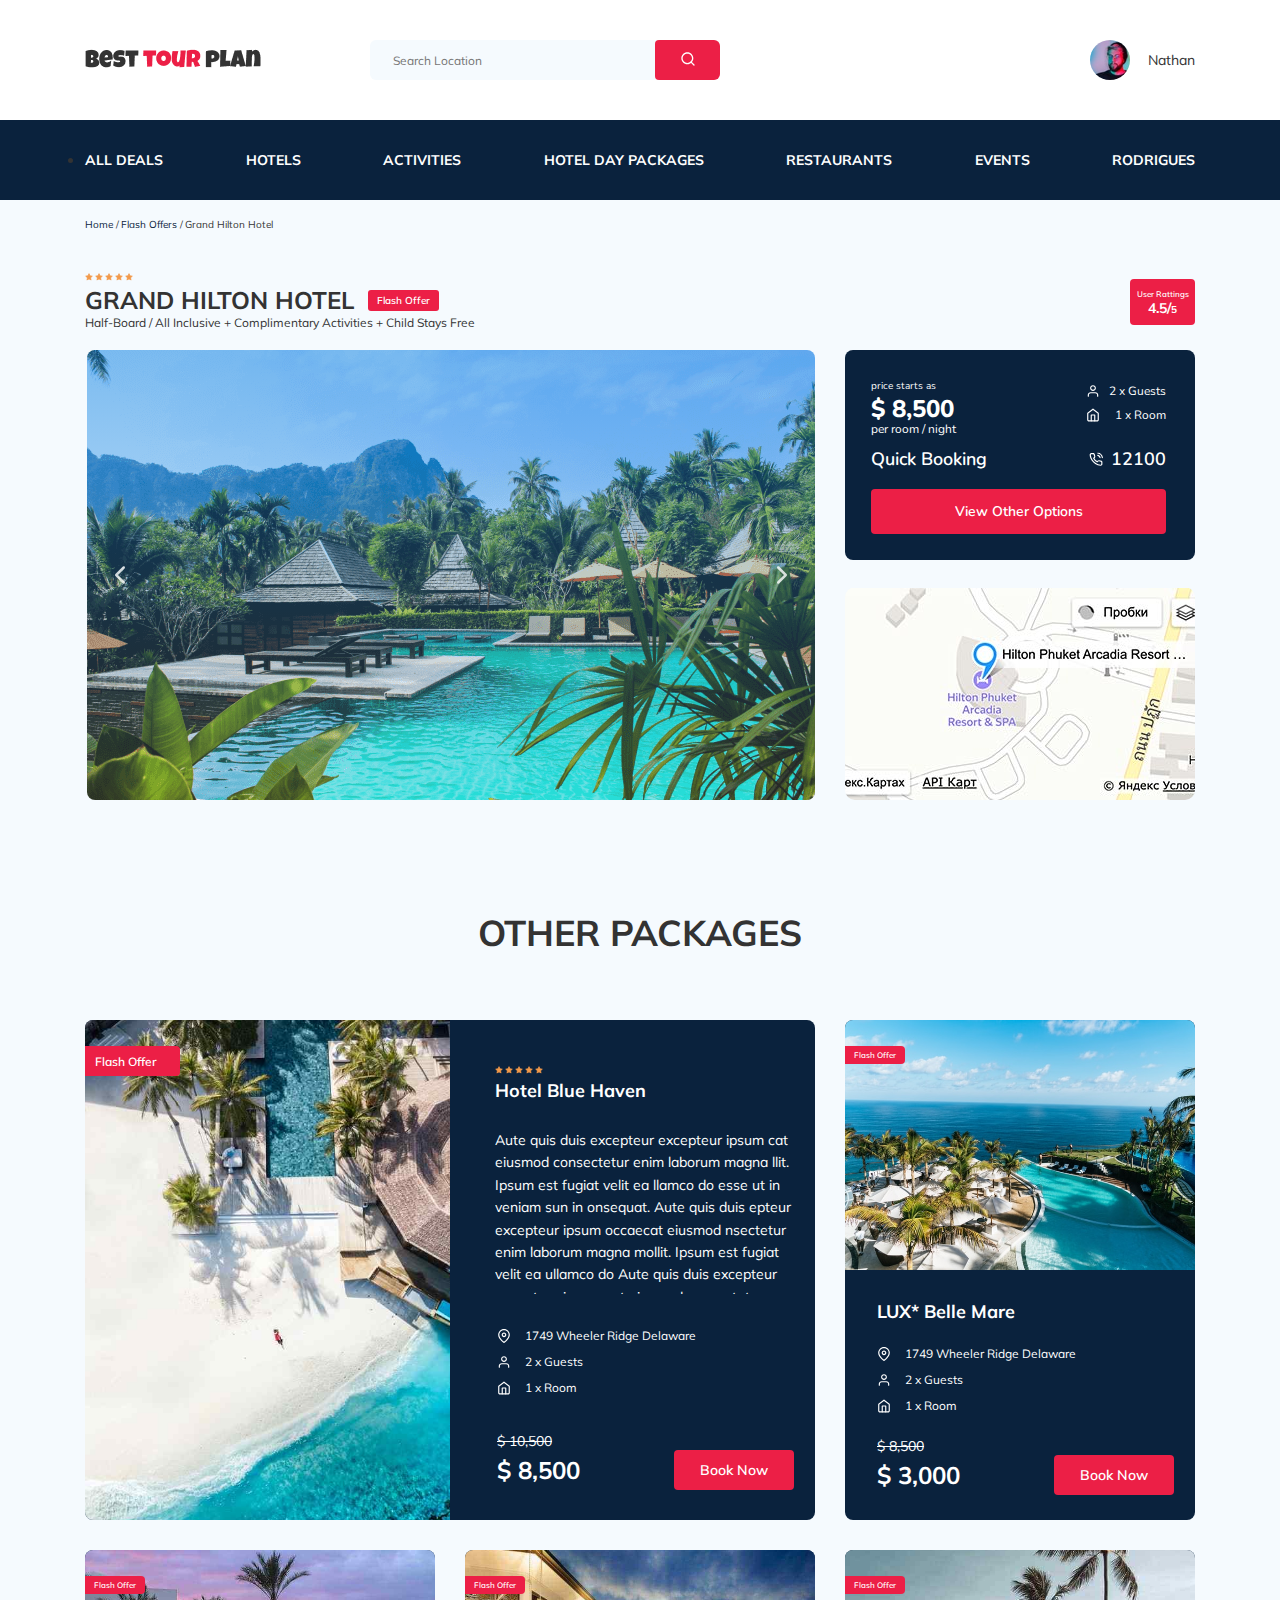
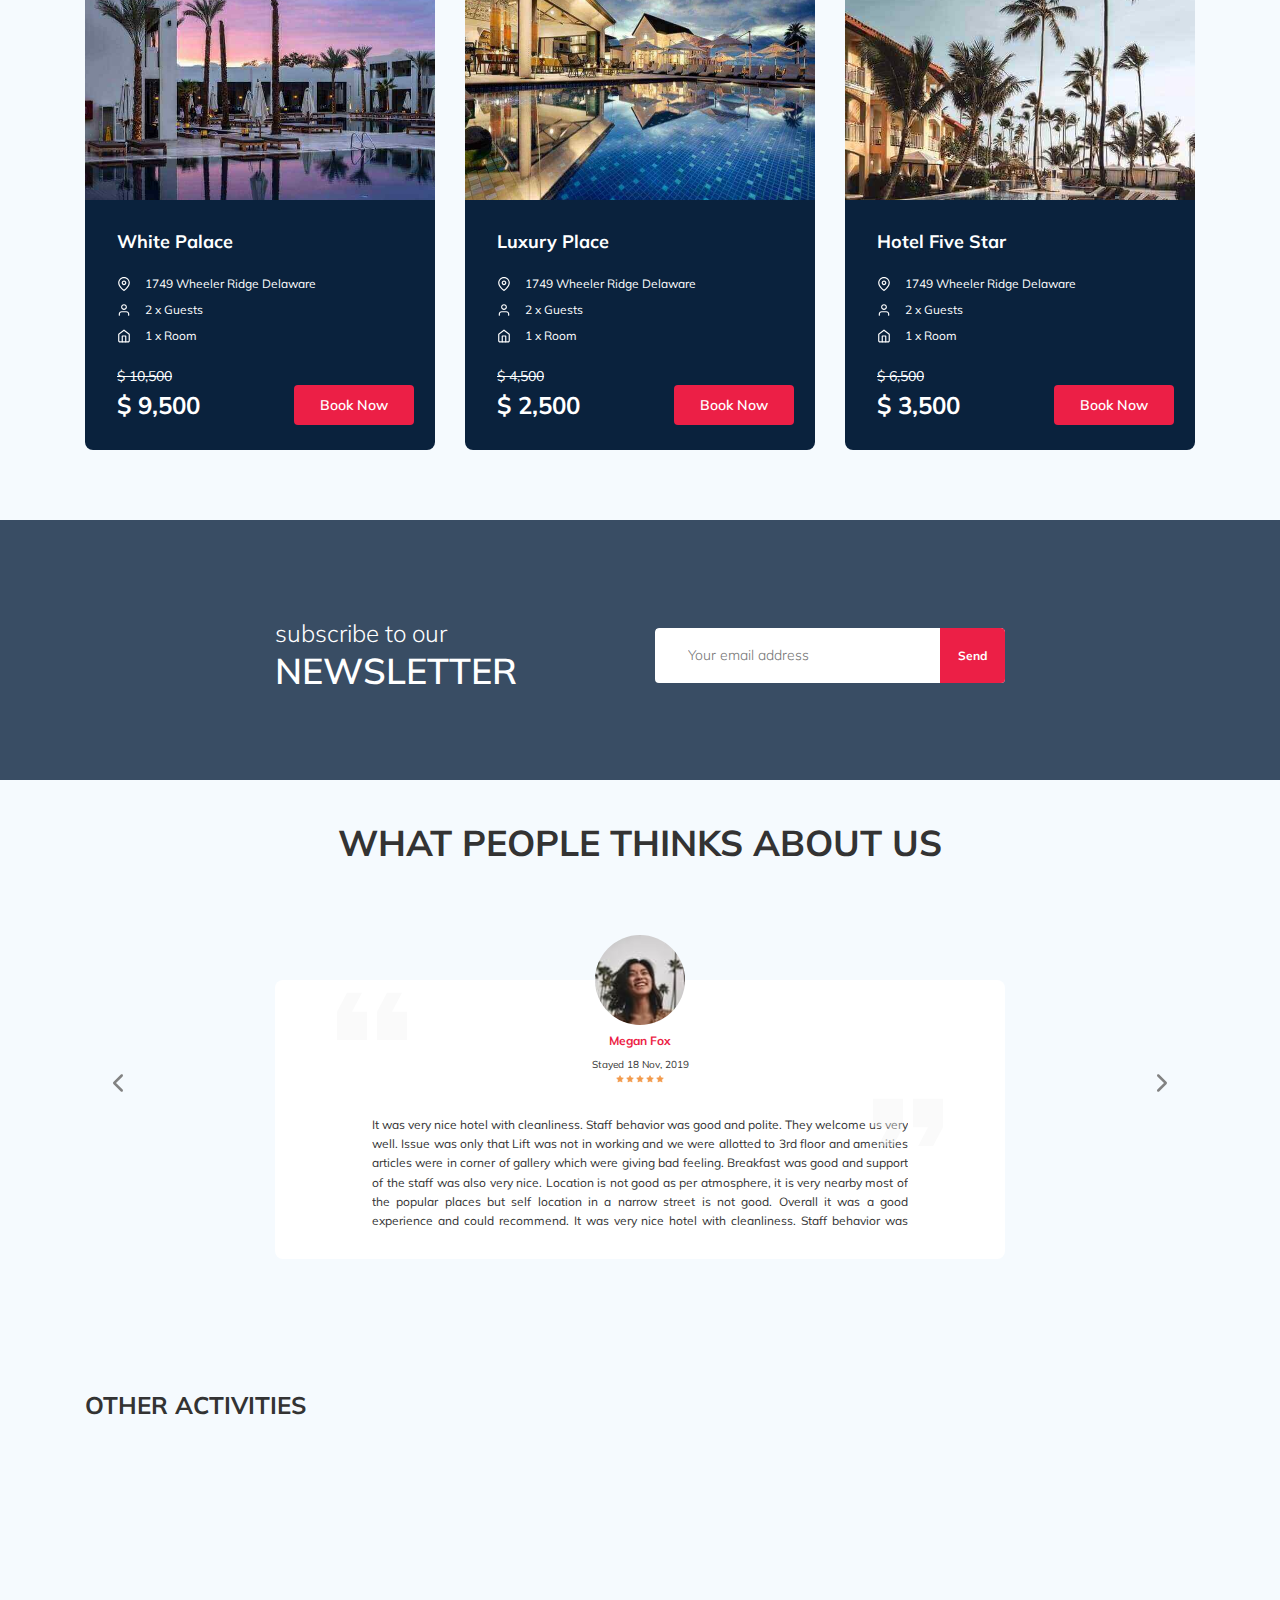
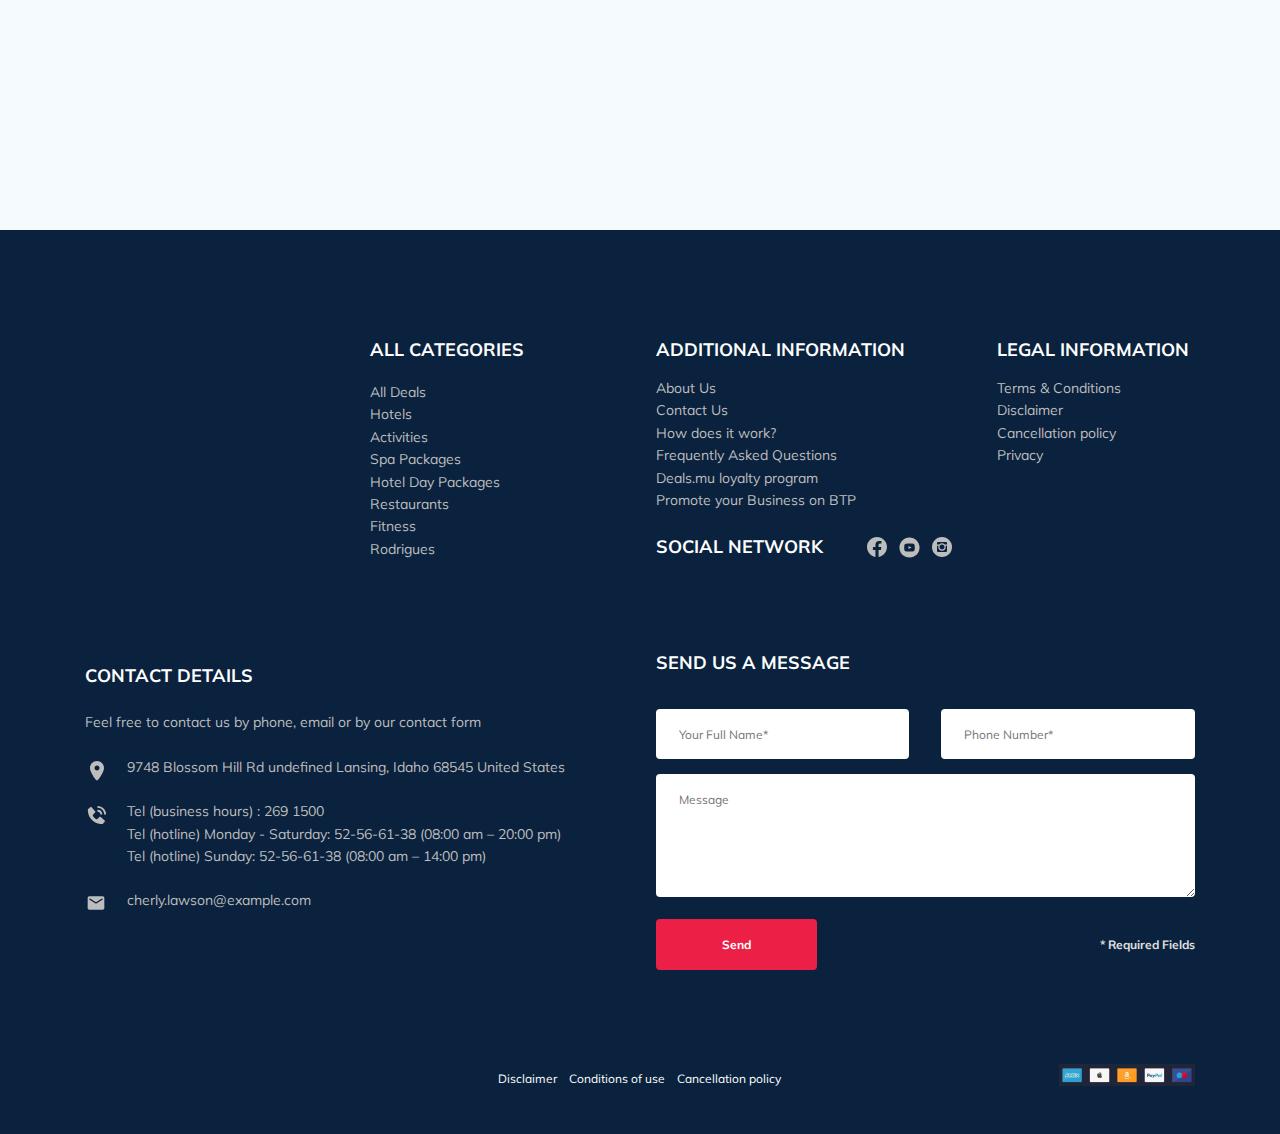
==== commit dd058dfa: "fix: mail form" ====
--- a/index.html
+++ b/index.html
@@ -83,25 +83,29 @@
             </li>
             <!-- /.search -->
             <li class="navbar__menu-item">
-              <a href="#" class="navbar__menu-link">All Deals</a>
-            </li>
-            <li class="navbar__menu-item">
-              <a href="#" class="navbar__menu-link">Hotels</a>
-            </li>
-            <li class="navbar__menu-item">
-              <a href="#" class="navbar__menu-link">Activities</a>
-            </li>
-            <li class="navbar__menu-item">
-              <a href="#" class="navbar__menu-link">Hotel Day Packages</a>
-            </li>
-            <li class="navbar__menu-item">
-              <a href="#" class="navbar__menu-link">Restaurants</a>
-            </li>
-            <li class="navbar__menu-item">
-              <a href="#" class="navbar__menu-link">Events</a>
-            </li>
-            <li class="navbar__menu-item">
-              <a href="#" class="navbar__menu-link">Rodrigues</a>
+              <ul class="navbar__menu-items">
+                <li class="navbar__menu-item">
+                  <a href="#" class="navbar__menu-link">All Deals</a>
+                </li>
+                <li class="navbar__menu-item">
+                  <a href="#" class="navbar__menu-link">Hotels</a>
+                </li>
+                <li class="navbar__menu-item">
+                  <a href="#" class="navbar__menu-link">Activities</a>
+                </li>
+                <li class="navbar__menu-item">
+                  <a href="#" class="navbar__menu-link">Hotel Day Packages</a>
+                </li>
+                <li class="navbar__menu-item">
+                  <a href="#" class="navbar__menu-link">Restaurants</a>
+                </li>
+                <li class="navbar__menu-item">
+                  <a href="#" class="navbar__menu-link">Events</a>
+                </li>
+                <li class="navbar__menu-item">
+                  <a href="#" class="navbar__menu-link">Rodrigues</a>
+                </li>
+              </ul>
             </li>
           </ul>
           <!-- /.navbar__menu -->
@@ -815,7 +819,7 @@
           </a>
           <h3 class="modal__title">Booking</h3>
           <form action="send.php" class="modal__form form" method="post">
-            <div class="input-wrapper">
+            <div class="input-wrapper modal__input--mobile">
               <input
                 type="text"
                 class="modal__input input--error input"
@@ -826,7 +830,7 @@
                 required
               />
             </div>
-            <div class="input-wrapper">
+            <div class="input-wrapper modal__input--mobile">
               <input
                 type="tel"
                 class="modal__input input-phone input"
@@ -839,7 +843,7 @@
                 required
               />
             </div>
-            <div class="input-wrapper">
+            <div class="input-wrapper modal__input--mobile--email">
               <input
                 type="email"
                 class="modal__input input"
@@ -849,7 +853,10 @@
                 pattern="[a-z0-9._%+-]+@[a-z0-9.-]+\.[a-z]{2,4}$"
               />
             </div>
-            <textarea class="modal__message message" placeholder="Message" name="message"> </textarea>
+            <div class="modal__message--mobile">
+              <textarea class="modal__message message" placeholder="Message" name="message"></textarea>
+            </div>
+
             <div class="modal__form-bottom">
               <button type="submit" class="modal__button button">Send</button>
               <span class="modal__info">* Required Fields</span>
--- a/css/style.css
+++ b/css/style.css
@@ -1 +1 @@
-*{box-sizing:border-box}h1,h2,h3,h4,h5,p{margin:0}body{font-family:'Mulish', sans-serif;font-weight:400;background:#F5FAFE;color:#333;margin:0}body.hold{overflow:hidden}img{max-width:100%}a{text-decoration:none;color:inherit}.container{max-width:1110px;margin:auto}.input{position:absolute;top:0;height:50px;padding:0 23px;font-size:12px;line-height:15px;color:#BDBDBD;border:none;border-radius:4px;background-color:#fff;outline:none}.input--error:invalid{color:#EC1F46}.input-wrapper{height:65px;position:relative}.input-wrapper--subscribe{height:71px}.invalid{bottom:2px;position:absolute;color:#EC1F46;font-size:10px}.message{flex-basis:100%;height:123px;padding:18px 23px;font-size:12px;line-height:15px;color:#BDBDBD;border-radius:4px;border:none}.button{font-weight:600;font-size:14px;line-height:19px;color:#fff;background-color:#EC1F46;border:none;border-radius:4px;cursor:pointer;outline:none}html{line-height:1.15;-webkit-text-size-adjust:100%}body{margin:0}main{display:block}h1{font-size:2em;margin:0.67em 0}hr{box-sizing:content-box;height:0;overflow:visible}pre{font-family:monospace, monospace;font-size:1em}a{background-color:transparent}abbr[title]{border-bottom:none;text-decoration:underline;text-decoration:underline dotted}b,strong{font-weight:bolder}code,kbd,samp{font-family:monospace, monospace;font-size:1em}small{font-size:80%}sub,sup{font-size:75%;line-height:0;position:relative;vertical-align:baseline}sub{bottom:-0.25em}sup{top:-0.5em}img{border-style:none}button,input,optgroup,select,textarea{font-family:inherit;font-size:100%;line-height:1.15;margin:0}button,input{overflow:visible}button,select{text-transform:none}button,[type="button"],[type="reset"],[type="submit"]{-webkit-appearance:button}button::-moz-focus-inner,[type="button"]::-moz-focus-inner,[type="reset"]::-moz-focus-inner,[type="submit"]::-moz-focus-inner{border-style:none;padding:0}button:-moz-focusring,[type="button"]:-moz-focusring,[type="reset"]:-moz-focusring,[type="submit"]:-moz-focusring{outline:1px dotted ButtonText}fieldset{padding:0.35em 0.75em 0.625em}legend{box-sizing:border-box;color:inherit;display:table;max-width:100%;padding:0;white-space:normal}progress{vertical-align:baseline}textarea{overflow:auto}[type="checkbox"],[type="radio"]{box-sizing:border-box;padding:0}[type="number"]::-webkit-inner-spin-button,[type="number"]::-webkit-outer-spin-button{height:auto}[type="search"]{-webkit-appearance:textfield;outline-offset:-2px}[type="search"]::-webkit-search-decoration{-webkit-appearance:none}::-webkit-file-upload-button{-webkit-appearance:button;font:inherit}details{display:block}summary{display:list-item}template{display:none}[hidden]{display:none}.navbar{background-color:#fff}.navbar-top{display:flex;justify-content:space-between;align-items:center;padding-top:40px;padding-bottom:40px}.navbar-top__menu-button{display:none}.navbar__search{margin-right:auto;margin-left:108px}.navbar-bottom{background:#0A223D}.navbar__menu{display:flex;justify-content:space-between;align-items:center;margin:0;padding:30px 0 31px;color:#fff;list-style-type:none}.navbar__menu-item--mobile--visible{display:none}.navbar__menu-link{font-weight:bold;font-size:14px;line-height:18px;color:inherit;text-transform:uppercase;text-decoration:none}.logo{width:177px}.search{display:flex;position:relative;height:40px;overflow:hidden;border-radius:6px}.search__input{width:350px;height:100%;padding-left:23px;padding-right:75px;font-size:12px;line-height:15px;color:#333;border:none;background:#F5FAFE;outline:none}.search__button{position:absolute;top:0;right:0;width:65px;height:100%;padding-top:4px;border:none;background:#EC1F46;cursor:pointer}.user{display:flex;align-items:center;text-decoration:none}.user__avatar{width:40px;height:40px;border-radius:50%;object-fit:cover}.user__name{margin-left:18px;font-size:14px;line-height:18px;color:#333}.breadcrumb{padding-top:18px;padding-bottom:19px}.breadcrumb__list{display:flex;margin:0;padding-left:0;list-style:none}.breadcrumb__list-item{font-size:10px;line-height:13px}.breadcrumb__list-item:not(:last-child)::after{content:'/';margin-right:2px}.breadcrumb__list-link{color:#0A223D;text-decoration:none}.hotel{padding-top:23px;padding-bottom:70px}.hotel-grid{display:flex;justify-content:space-between}.hotel-right{display:flex;flex-direction:column;justify-content:space-between}.hotel-name{margin:0;font-weight:bold;font-size:24px;line-height:30px;color:#333;text-transform:uppercase}.hotel-info{display:flex;align-items:center;justify-content:space-between;margin-bottom:20px}.hotel-info--thanks{flex-direction:column;align-items:start;margin-bottom:0}.hotel-info__offer{margin-top:4px}.hotel-info__name{margin-top:4px;margin-right:14px}.hotel-info__name--thanks{margin-top:0;margin-right:0}.hotel-info__text--thanks{margin-bottom:15px}.hotel-description{margin:0;font-size:12px;line-height:15px;color:#333}.hotel-wrapper{display:flex;flex-wrap:wrap;align-items:center}.hotel-slider{max-width:728px;height:450px;margin-left:2px;border-radius:8px;overflow:hidden;justify-self:start}.hotel-slider__image{width:100%;height:100%;object-fit:cover}.hotel-slider__item{width:100%;height:100%;position:relative}.hotel-slider__item::after{content:'';width:100%;height:100%;position:absolute;top:0;bottom:0;left:0;right:0;z-index:10;background:linear-gradient(180deg, rgba(0,122,223,0.48) 0%, rgba(255,255,255,0.128) 100%)}.hotel-slider__button{height:30px;width:30px;position:absolute;z-index:100;top:50%;transform:translateY(-50%);background-color:transparent;background-repeat:no-repeat;background-position:center;background-size:10px;border:none;cursor:pointer}.hotel-slider__button--prev{left:18px;background-image:url(../img/arrow-prev.svg)}.hotel-slider__button--next{right:18px;background-image:url(../img/arrow-next.svg)}.hotel__stars{display:flex;flex-basis:100%}.star:not(:last-child){margin-right:2px}.offer{padding:4px 9px;font-weight:600;font-size:10px;line-height:13px;color:#fff;border-radius:3px;background-color:#EC1F46}.rating{min-width:65px;min-height:45px;display:flex;flex-direction:column;justify-content:center;align-items:center;padding:10px 6px 6px 6px;color:#fff;background:#EC1F46;border-radius:4px}.rating__text{font-weight:600;font-size:8px;line-height:10px}.rating__counter{font-weight:bold;font-size:14px;line-height:18px}.rating__counter-max{font-size:10px}.swiper-slide{-webkit-transform:translate3d(0, 0, 0)}.booking{width:350px;height:210px;padding:29px 29px 29px 26px;font-family:'Nunito', sans-serif;color:#fff;background:#0A223D;border-radius:8px}.booking__info{display:flex;justify-content:space-between;margin-bottom:10px}.booking__price{max-width:86px;display:flex;flex-direction:column}.booking__start{font-size:10px;line-height:14px}.booking__pricetag{font-weight:800;font-size:24px;line-height:33px}.booking__per-room{margin-top:-5px;font-size:12px;line-height:16px}.booking__room{margin-top:4px}.booking__text{min-width:80px;display:flex;justify-content:space-between;align-items:center;margin-bottom:8px;font-size:12px;line-height:16px}.booking__call-center{display:flex;justify-content:space-between;align-items:center;margin-bottom:17px;font-weight:600;font-size:18px;line-height:25px}.booking__number{display:flex;text-decoration:none;color:inherit}.booking__num{margin-left:8px}.booking__button{width:100%;min-height:45px}.map{overflow:hidden;border-radius:10px}.container-fluid{width:350px;height:213px;padding:0;background-image:url(../img/map.jpg);background-position:center center;background-repeat:no-repeat}.button-return{padding:9px 23px}.button:hover{color:#fff}.packages{padding:40px 0 70px}.packages__title{margin-bottom:65px;font-weight:bold;font-size:36px;line-height:45px;text-align:center;text-transform:uppercase}.packages-wrapper{display:grid;grid-auto-rows:500px;grid-template:500px/repeat(3, 1fr);grid-template-areas:"card-1 card-1 card-2" "card-3 card-4 card-5";gap:30px}.packages-card{position:relative;display:grid;grid-template:250px 250px / 350px;border-radius:8px;overflow:hidden;background-color:#0A223D;color:#fff}.packages-card--active{display:grid;grid-template:500px / 365px 365px}.packages__offer{position:absolute;padding:4px 9px;top:26px;left:0;font-weight:600;font-size:8px;line-height:10px;color:#fff;border-radius:0px 4px 4px 0px;background-color:#EC1F46}.packages__offer--active{padding:8px 23px 7px 10px;font-weight:600;font-size:12px;line-height:15px}.packages__image{width:100%;height:250px;object-fit:cover}.packages__image--active{height:500px}.packages-info{display:flex;flex-direction:column;align-items:space-between;padding:30px 21px 30px 32px;height:250px;width:100%}.packages-info--active{height:500px;width:100%;padding:46px 21px 30px 43px;margin-left:2px}.packages__name{margin-bottom:23px;font-weight:bold;font-size:18px;line-height:23px}.packages__name--active{margin-bottom:27px}.packages__text{display:none;max-height:165px;font-weight:normal;font-size:14px;line-height:160.6%;overflow:auto}.packages__text--active{display:block}.packages-stars{display:flex;justify-content:space-between;width:48px;margin-bottom:5px}.packages-stars__active{display:flex}.packages-room{margin-top:auto;margin-bottom:24px}.packages-room--active{margin-left:2px;margin-bottom:37px}.packages-room__item{display:flex;align-items:center;margin-bottom:11px}.packages-room__item:last-child{margin-bottom:0}.packages__icon{margin-right:14px;width:14px;height:14px}.packages__description{font-weight:normal;font-size:12px;line-height:15px}.packages-bottom{height:58px;display:flex;justify-content:space-between}.packages-price{max-width:100px}.packages-price--active{margin-left:2px}.packages-price__old{display:block;margin-bottom:5px;font-weight:normal;font-size:14px;line-height:18px;text-decoration-line:line-through}.packages-price__sell{font-weight:bold;font-size:24px;line-height:30px}.packages__button{margin-top:20px;padding:10px 26px;height:40px;align-self:flex-end}.packages__button--active{margin-right:2px}.card-1{grid-area:card-1}.card-2{grid-area:card-2}.card-3{grid-area:card-3}.card-4{grid-area:card-4}.card-5{grid-area:card-5}.newsletter{position:relative;padding:78px 0 67px 0;background-repeat:no-repeat;background-size:cover;background-position:center}.newsletter:before{height:100%;width:100%;position:absolute;content:'';top:0;bottom:0;left:0;right:0;background-color:rgba(10,34,61,0.8)}.newsletter-wrapper{position:relative;display:flex;justify-content:space-between;align-items:center;max-width:730px;margin:auto}.newsletter-title{margin:20px 0;font-weight:300;font-size:24px;line-height:30px;color:#fff}.newsletter-title__strong{display:block;font-weight:600;font-size:36px;line-height:45px;text-transform:uppercase;color:#fff}.newsletter__input-wrapper{width:350px;padding-top:15px}.newsletter__input-wrapper--subscribe{height:71px}.subscribe{width:100%;position:relative;min-height:55px;overflow:hidden;border-radius:4px}.subscribe__input{width:100%;height:55px;margin:0;padding-left:33px;padding-right:70px;font-weight:300;font-size:14px;line-height:18px;color:#BDBDBD;border:none}.subscribe__button{position:absolute;top:0;right:0;min-width:65px;height:55px;border:none;font-weight:bold;font-size:12px;line-height:15px;color:#fff;background-color:#EC1F46;cursor:pointer;border-radius:0 4px 4px 0}.reviews{padding:40px 0 70px 0}.reviews__title{margin:auto;margin-bottom:70px;font-weight:bold;font-size:36px;line-height:45px;text-align:center;text-transform:uppercase;color:#333}.reviews-slider__item{max-width:730px;position:relative;margin:45px auto 0;padding:0 97px 30px 97px;display:flex;flex-direction:column;align-items:center;background-color:#fff;border-radius:8px}.reviews-slider__item:before{content:'';width:70px;height:48px;position:absolute;top:12px;left:62px;z-index:100;background-image:url(../img/quote-left.svg);background-repeat:no-repeat}.reviews-slider__item:after{content:'';width:70px;height:48px;position:absolute;top:118px;right:62px;z-index:100;background-image:url(../img/quote-right.svg);background-repeat:no-repeat}.reviews-slider__profile{display:flex;flex-direction:column;align-items:center;margin-top:-45px;margin-bottom:32px}.reviews-slider__avatar{width:90px;height:90px;margin-bottom:8px;border-radius:50%;object-fit:cover}.reviews-slider__username{margin-bottom:10px;font-weight:bold;font-size:12px;line-height:15px;color:#EC1F46}.reviews-slider__date{margin-bottom:4px;font-weight:normal;font-size:10px;line-height:13px}.reviews-slider__stars{display:flex;justify-content:space-between;width:48px}.reviews-slider__text{margin:auto;max-height:114px;max-width:537px;font-weight:normal;font-size:12px;line-height:160%;text-align:justify;overflow:auto}.reviews-slider__button{width:30px;height:30px;position:absolute;top:133px;z-index:99;background-color:transparent;background-position:center;background-repeat:no-repeat;border:none;cursor:pointer}.reviews-slider__button--prev{background-image:url(../img/reviews-prev.svg);left:18px}.reviews-slider__button--next{background-image:url(../img/reviews-next.svg);right:18px}.activities{padding:61px 0 98px 0}.activities__title{margin-bottom:57px;font-weight:bold;font-size:24px;line-height:30px;text-transform:uppercase;color:#333}.activities-wrapper{display:flex;justify-content:space-between}.card{position:relative;width:255px;height:255px;padding:24px 26px;display:flex;flex-direction:column;align-items:flex-start;border-radius:6px;overflow:hidden}.card__image{position:absolute;top:0;bottom:0;left:0;right:0;z-index:-2;width:100%;height:100%;object-fit:cover}.card:before{content:'';position:absolute;top:0;bottom:0;left:0;right:0;z-index:-1;background:linear-gradient(179.83deg, rgba(196,196,196,0) 35.34%, #0A223D 99.85%)}.card__title{margin-top:auto;margin-bottom:18px;font-weight:bold;font-size:16px;line-height:20px;color:#fff}.card__button{padding:7px 21px;font-size:12px;line-height:16px}.modal__overlay{position:fixed;background-color:rgba(0,143,223,0.39);left:0;top:0;right:0;bottom:0;z-index:100;visibility:hidden;opacity:0;transition:opacity 0.2s}.modal__overlay--visible{visibility:visible;opacity:1}.modal__close{position:absolute;top:17px;right:18px}.modal__dialog{position:fixed;top:55%;left:50%;z-index:101;transform:translate(-50%, -48%);display:flex;flex-direction:column;width:478px;padding:33px 88px;background-color:#0A223D;border-radius:8px;visibility:hidden;opacity:0;transition:opacity 0.2s}.modal__dialog--visible{visibility:visible;opacity:1}.modal__title{margin-bottom:15px;font-weight:bold;font-size:18px;line-height:23px;text-transform:uppercase;color:#fff;text-align:center}.modal__form-bottom{display:flex;justify-content:space-between;align-items:center}.modal__input{width:100%;font-size:12px;color:#bdbdbd}.modal__message{width:100%;margin-bottom:12px}.modal__button{width:160px;height:50px;padding:17px 66px}.modal__info{font-weight:bold;font-size:12px;line-height:15px;color:#E0E0E0}.footer{padding:108px 0 30px 0;background:#0A223D;color:#fff}.footer-wrapper{display:grid;grid-template-columns:repeat(4, minmax(min-content, 1fr));grid-column-gap:15px;grid-row-gap:20px;grid-auto-rows:minmax(40px, min-content);align-items:start}.footer__logo{grid-row:1 / 3;align-self:center;width:155px;margin-top:6px;cursor:pointer}.footer__categories{margin-left:4px;grid-row:1 / 4}.footer__additional{margin-left:8px}.footer__social-network{margin-top:4px;margin-left:8px;display:flex;align-items:center;grid-row:2 / 4;grid-column:span 2}.footer__social-links{width:85px;height:20px;display:flex;justify-content:space-between}.footer__legal{justify-self:end;margin-right:6px}.footer__contact-details{padding-top:13px;grid-column:span 2}.footer__appeal{grid-column:span 2;margin-bottom:74px;padding-left:8px}.footer__form{display:flex;justify-content:space-between;flex-wrap:wrap;max-width:539px}.footer__form-bottom{display:flex;justify-content:space-between;align-items:center;height:100%;width:100%}.footer__input{width:100%;margin-top:0}.footer__input-wrapper{flex-basis:47%}.footer__message{margin-bottom:22px}.footer__button{padding:18px 66px;font-weight:bold;font-size:12px;line-height:15px}.footer__info{font-weight:bold;font-size:12px;line-height:15px;color:#e0e0e0}.footer__bottom{height:22px;display:grid;grid-template-columns:repeat(6, 1fr);grid-column:1 / 5}.footer__bottom-list{display:flex;justify-content:space-between;align-self:end;grid-column:3 / 5;width:283px;margin:0;margin-left:43px;padding:0;list-style:none;font-size:12px;line-height:15px}.footer__bottom-payment{grid-column:6;align-self:center;justify-self:end}.footer__ul{padding:0;margin:0;list-style:none}.footer__title{margin-bottom:16px;font-weight:bold;font-size:18px;line-height:23px;color:#fff;text-transform:uppercase}.footer__title--categories{margin-bottom:20px}.footer__title--social{margin-bottom:0;margin-right:44px}.footer__title--contact{margin-bottom:24px}.footer__title--form{margin-bottom:35px;width:100%}.footer__item{display:flex;align-items:flex-start;font-size:14px;line-height:1.6;color:#BDBDBD}.footer__item--work{margin-bottom:22px}.footer__item--gps{margin-bottom:13px}.footer__ul-contact{padding-left:2px}.footer__icon-wrapper{min-width:40px;padding-top:5px}.footer__icon--gps{margin-left:3px}.footer__text{font-size:14px;line-height:160%;color:#BDBDBD;margin-bottom:22px}.footer__link{text-decoration:none;color:inherit}.wrap{display:none}@media (max-width: 1200px){.container{max-width:960px}.hotel-slider{width:590px}.card{width:230px}.packages-card{grid-template:250px 250px / 300px}.packages-card--active{grid-template:500px / 300px 330px}.packages-info{padding:30px 20px}}@media (min-width: 993px){.button{transition:.2s}.button:hover{background-image:linear-gradient(to right, #EC1F46 0%, #ffcf33 51%, #EC1F46 100%);background-size:200% auto;background-position:right center}a{transition:color 0.15s ease}a:hover{color:#EC1F46}}@media (max-width: 992px){.container,.newsletter-wrapper{max-width:700px}.navbar-top{padding:30px 0}.navbar__menu{padding:19px 14px 23px 15px}.navbar__menu-link{font-weight:bold;font-size:12px;line-height:15px}.navbar__user{margin-left:25px}.navbar__search{margin-left:auto}.search__input{max-width:340px}.logo{width:132px}.hotel{padding-bottom:60px}.hotel-grid{flex-direction:column}.hotel-slider{width:100%;margin-bottom:30px}.hotel-right{flex-direction:row}.booking{width:340px}.container-fluid{width:340px}.booking{padding:29px 22px 26px 23px;margin-bottom:20px}.newsletter{padding:72px 0 73px 0}.reviews{padding-bottom:60px}.reviews__title{margin-bottom:51px;font-size:30px;line-height:38px}.reviews-slider__item{max-width:579px;padding:0 60px 30px 64px}.reviews-slider__text{max-height:133px}.reviews-slider__button{top:156px}.reviews-slider__button--prev{left:0}.reviews-slider__button--next{right:0}.reviews-letter{display:none}.activities{padding-top:60px;padding-bottom:70px}.activities-wrapper{flex-wrap:wrap}.card{width:339px;margin-bottom:20px}.card:nth-last-child(-n+2){margin-bottom:0}.packages{padding:40px 0 50px}.packages__title{margin-bottom:56px}.packages-wrapper{grid-template:repeat(3, 1fr)/repeat(2, 1fr);grid-template-areas:"card-1 card-1" "card-2 card-3" "card-4 card-5";gap:20px}.packages-card{grid-template:250px 250px / 340px}.packages-card--active{grid-template:500px / 340px 360px}.packages-info{padding:30px 20px}.footer{padding:73px 0 33px 0}.footer-wrapper{grid-template-columns:172px 287px 53px minmax(min-content, 1fr);grid-row-gap:45px;grid-column-gap:4px}.footer__logo{grid-row:1 / 2;width:96px;margin-top:0px;margin-bottom:1px}.footer__social-network{grid-row:1 / 2;grid-column:2 / 4;align-self:center;margin-top:8px;margin-left:11px}.footer__categories{grid-row:2 / 3;grid-column:1 / 2;margin-left:1px}.footer__additional{grid-row:2 / 3;grid-column:2 / 3;margin-left:25px}.footer__legal{grid-row:2 / 3;grid-column:3/5;justify-self:end;margin-right:3px}.footer__contact-details{padding-top:15px;grid-column:span 4;grid-row:3 / 4}.footer__item--gps{margin-bottom:13px}.footer__item--mail{margin-bottom:0}.footer__ul-contact{padding-left:6px}.footer__icon-wrapper{padding-top:5px}.footer__appeal{grid-row:4;grid-column:span 4;width:78%;margin-top:10px;padding-left:0;margin-bottom:0}.footer__input-wrapper{flex-basis:47%}.footer__bottom{grid-column:span 6;height:100%}.footer__bottom-list{margin-left:2px;grid-column:span 4;align-self:center;margin-top:9px}.footer__bottom-payment{grid-column:span 2}.footer__title--form{margin-bottom:34px}}@media (max-width: 767px){body{padding-top:78px}.container{max-width:576px;width:92%}.navbar--mobile--fixed{position:fixed;left:0;top:0;right:0;z-index:99}.navbar__user--mobile--hidden,.navbar__search--mobile--hidden{display:none}.navbar__user--mobile--visible,.navbar__search--mobile--visible{display:flex}.navbar__user{margin-left:0}.navbar__user--mobile--visible{flex-direction:column;justify-content:center}.navbar-bottom{display:none;position:fixed;top:78px;left:0;right:0;bottom:0}.navbar-bottom--visible{display:block}.navbar__menu{padding-top:31px;flex-direction:column}.navbar__menu-item{margin-bottom:17px}.navbar__menu-item--mobile--visible{display:block}.navbar__menu-item--user{margin-bottom:27px}.navbar__menu-item--search{margin-bottom:36px}.user__avatar{margin-bottom:10px}.user__name{margin-left:0;color:#fff}.menu-button{display:flex;flex-direction:column;align-items:center;justify-content:space-between;width:16px;height:11px;padding:0;border:none;background-color:#fff;cursor:pointer}.menu-button__line{width:16px;height:1px;background-color:#333}.hotel{padding-bottom:40px}.hotel-wrapper{justify-content:space-between}.hotel-name{flex-basis:100%}.hotel-info__text{width:100%}.hotel-info__name{margin-top:10px;margin-right:0}.hotel-info__name--thanks{margin-top:0}.hotel-info__rating{display:none}.hotel-info__offer{order:-1;margin-right:260px;margin-left:2px}.hotel-right{flex-direction:column}.hotel-slider{height:350px}.hotel__stars{flex-basis:auto}.booking{width:100% !important}.container-fluid{width:100% !important;height:173px}.newsletter{padding:76px 0 83px;height:320px}.newsletter-wrapper{flex-direction:column;align-items:flex-start;max-width:576px;width:92%}.newsletter__input-wrapper{padding-top:0}.newsletter__title{margin-bottom:37px}.card{flex-basis:48%}.packages__title{margin-bottom:40px;font-size:30px;line-height:38px}.packages-card{grid-template:250px 250px / 278px}.packages-card--active{grid-template:500px / 278px 298px}.packages-info{padding:30px 20px}.packages__text--active{margin-bottom:35px}.footer-wrapper{grid-template-columns:repeat(6, minmax(min-content, 1fr));grid-column-gap:20px}.footer__logo,.footer__categories,.footer__additional,.footer__legal{grid-column:span 2}.footer__social-network{grid-column:span 4}.footer__contact-details{grid-column:span 6}.footer__appeal{grid-column:span 6;margin-top:25px}.footer__title--form{margin-bottom:15px}.footer__input-wrapper{flex-basis:100%}.footer__bottom-list{width:276px;margin-left:0px;margin-top:0px}.footer__bottom-payment{justify-self:start}}@media (max-width: 620px){.packages{padding-bottom:40px}.packages__title{font-size:18px;line-height:23px;margin-bottom:30px}.packages-wrapper{gap:15px}.packages-card{grid-template:250px 250px/minmax(240px, 278px)}.packages-card--active{grid-template:500px/minmax(240px, 278px) minmax(255px, 293px)}.packages__image--active{width:100%}.packages__image--active{max-width:100%}.packages__name{margin-bottom:20px;font-size:16px;line-height:20px}.packages__text{margin-bottom:25px;font-size:12px;line-height:1.6}.packages-price{margin-bottom:14px}.packages-price__old{font-size:12px;line-height:1.6}.packages-price__sell{font-size:20px;line-height:1.6}.packages__button{font-size:12px;line-height:16px}}@media (max-width: 576px){body{padding-top:71px}.container{width:88%}.navbar-top{padding:27px 0 33px;align-items:center}.navbar-bottom{top:71px}.logo{width:99px;display:flex;align-items:start}.breadcrumb{padding:18px 0 14px}.hotel-info{margin-bottom:38px}.hotel-info--thanks{margin-bottom:0}.hotel-info__name{margin-top:9px}.hotel-info__name--thanks{margin-top:0;font-weight:bold;font-size:16px;line-height:20px}.hotel-slider{height:250px;margin-bottom:19px}.hotel__stars{margin-right:17px}.booking__number{margin-right:4px}.newsletter{padding:76px 0 83px 0}.newsletter-wrapper{width:88%}.newsletter-title{margin-top:0;font-size:20px;line-height:25px}.newsletter-title__strong{margin-top:5px;font-size:30px;line-height:38px}.subscribe__input{padding-left:20px}.reviews{padding-bottom:50px}.reviews__title{margin-bottom:42px;font-size:18px;line-height:23px}.reviews-slider__item{padding:0 31px 36px 31px}.reviews-slider__item:before{left:31px}.reviews-slider__item:after{right:32px}.reviews-slider__button{top:30px}.reviews-slider__text{max-height:266px;text-align:start}.activities{padding:40px 0 60px}.activities__title{margin-bottom:36px;font-weight:bold;font-size:18px;line-height:23px}.card{flex-basis:100%}.card-two{order:2}.card-three{order:1}.card-four{order:3}.card:nth-last-child(2){margin-bottom:28px}.packages-wrapper{grid-template:auto / 1fr;grid-template-areas:"card-1" "card-2" "card-3" "card-4" "card-5";gap:20px}.packages-card{grid-template:250px 250px / 1fr}.packages-card--active{grid-template:350px auto / 1fr}.packages__image--active{height:350px}.packages-info--active{height:auto;max-height:700px}.footer{padding:68px 0 21px 0}.footer-wrapper{grid-template-columns:1fr;row-gap:30px}.footer__logo{width:96px;height:108px;grid-column:1;grid-row:1}.footer__social-network{grid-column:1;grid-row:2;flex-direction:column;align-items:start;margin-left:0;margin-top:12px}.footer__social-links{margin-left:3px;margin-top:2px}.footer__title--social{margin-bottom:20px}.footer__categories{grid-column:1;grid-row:5}.footer__additional{margin-left:0;grid-column:1;grid-row:4}.footer__legal{grid-column:1;grid-row:3;justify-self:start;margin-top:3px}.footer__contact-details{grid-column:1;grid-row:6;padding-top:10px}.footer__ul-contact{padding-left:0}.footer__text{margin-bottom:20px}.footer__item--gps{margin-bottom:22px}.footer__icon-wrapper{min-width:30px}.footer__appeal{width:100%;grid-column:1;grid-row:7;justify-self:start}.footer__info{margin-bottom:15px;align-self:start}.footer__input-wrapper{flex-basis:100%}.footer__message{margin-bottom:15px}.footer__form-bottom{display:flex;flex-direction:column-reverse;width:160px}.footer__bottom{grid-column:1;grid-row:8;grid-template-columns:1fr;row-gap:10px}.footer__bottom-list{grid-column:1;grid-row:1}.footer__bottom-payment{grid-column:1;grid-row:2}.modal__dialog{max-width:90%;padding:30px 40px}.modal__form-bottom{flex-direction:column-reverse;align-items:start}.modal__button{margin-bottom:0;margin-top:15px}.modal__button{width:100%}}@media (max-width: 460px){.search__input{width:245px}.hotel{padding-top:5px}.hotel-info__offer{order:-1;margin-right:140px}.hotel-description{max-width:280px}.hotel-slider{height:180px}.newsletter__input-wrapper{width:100%}.reviews__title{max-width:245px;margin-bottom:42px;font-size:18px;line-height:23px}.reviews-slider__item:before{left:20px}.reviews-slider__item:after{right:20px}.reviews-slider__button--prev{left:34px}.reviews-slider__button--next{right:38px}.modal__dialog{padding:30px 20px}.wrap{display:initial}}
+*{box-sizing:border-box}h1,h2,h3,h4,h5,p{margin:0}body{font-family:'Mulish', sans-serif;font-weight:400;background:#F5FAFE;color:#333;margin:0}body.hold{overflow:hidden}img{max-width:100%}a{text-decoration:none;color:inherit}.container{max-width:1110px;margin:auto}.input{position:absolute;top:0;height:50px;padding:0 23px;font-size:12px;line-height:15px;color:#BDBDBD;border:none;border-radius:4px;background-color:#fff;outline:none}.input--error:invalid{color:#EC1F46}.input-wrapper{height:65px;position:relative}.input-wrapper--subscribe{height:71px}.invalid{bottom:2px;position:absolute;color:#EC1F46;font-size:10px}.message{flex-basis:100%;height:123px;padding:18px 23px;font-size:12px;line-height:15px;color:#BDBDBD;border-radius:4px;border:none}.button{font-weight:600;font-size:14px;line-height:19px;color:#fff;background-color:#EC1F46;border:none;border-radius:4px;cursor:pointer;outline:none}html{line-height:1.15;-webkit-text-size-adjust:100%}body{margin:0}main{display:block}h1{font-size:2em;margin:0.67em 0}hr{box-sizing:content-box;height:0;overflow:visible}pre{font-family:monospace, monospace;font-size:1em}a{background-color:transparent}abbr[title]{border-bottom:none;text-decoration:underline;text-decoration:underline dotted}b,strong{font-weight:bolder}code,kbd,samp{font-family:monospace, monospace;font-size:1em}small{font-size:80%}sub,sup{font-size:75%;line-height:0;position:relative;vertical-align:baseline}sub{bottom:-0.25em}sup{top:-0.5em}img{border-style:none}button,input,optgroup,select,textarea{font-family:inherit;font-size:100%;line-height:1.15;margin:0}button,input{overflow:visible}button,select{text-transform:none}button,[type="button"],[type="reset"],[type="submit"]{-webkit-appearance:button}button::-moz-focus-inner,[type="button"]::-moz-focus-inner,[type="reset"]::-moz-focus-inner,[type="submit"]::-moz-focus-inner{border-style:none;padding:0}button:-moz-focusring,[type="button"]:-moz-focusring,[type="reset"]:-moz-focusring,[type="submit"]:-moz-focusring{outline:1px dotted ButtonText}fieldset{padding:0.35em 0.75em 0.625em}legend{box-sizing:border-box;color:inherit;display:table;max-width:100%;padding:0;white-space:normal}progress{vertical-align:baseline}textarea{overflow:auto}[type="checkbox"],[type="radio"]{box-sizing:border-box;padding:0}[type="number"]::-webkit-inner-spin-button,[type="number"]::-webkit-outer-spin-button{height:auto}[type="search"]{-webkit-appearance:textfield;outline-offset:-2px}[type="search"]::-webkit-search-decoration{-webkit-appearance:none}::-webkit-file-upload-button{-webkit-appearance:button;font:inherit}details{display:block}summary{display:list-item}template{display:none}[hidden]{display:none}.navbar{background-color:#fff}.navbar-top{display:flex;justify-content:space-between;align-items:center;padding-top:40px;padding-bottom:40px}.navbar-top__menu-button{display:none}.navbar__search{margin-right:auto;margin-left:108px}.navbar-bottom{background:#0A223D}.navbar__menu{margin:0;padding:30px 0 31px}.navbar__menu-items{display:flex;justify-content:space-between;align-items:center;padding:0;margin:0;color:#fff;list-style-type:none;display:flex}.navbar__menu-item--mobile--visible{display:none}.navbar__menu-link{font-weight:bold;font-size:14px;line-height:18px;color:inherit;text-transform:uppercase;text-decoration:none}.logo{width:177px}.search{display:flex;position:relative;height:40px;overflow:hidden;border-radius:6px}.search__input{width:350px;height:100%;padding-left:23px;padding-right:75px;font-size:12px;line-height:15px;color:#333;border:none;background:#F5FAFE;outline:none}.search__button{position:absolute;top:0;right:0;width:65px;height:100%;padding-top:4px;border:none;background:#EC1F46;cursor:pointer}.user{display:flex;align-items:center;text-decoration:none}.user__avatar{width:40px;height:40px;border-radius:50%;object-fit:cover}.user__name{margin-left:18px;font-size:14px;line-height:18px;color:#333}.breadcrumb{padding-top:18px;padding-bottom:19px}.breadcrumb__list{display:flex;margin:0;padding-left:0;list-style:none}.breadcrumb__list-item{font-size:10px;line-height:13px}.breadcrumb__list-item:not(:last-child)::after{content:'/';margin-right:2px}.breadcrumb__list-link{color:#0A223D;text-decoration:none}.hotel{padding-top:23px;padding-bottom:70px}.hotel-grid{display:flex;justify-content:space-between}.hotel-right{display:flex;flex-direction:column;justify-content:space-between}.hotel-name{margin:0;font-weight:bold;font-size:24px;line-height:30px;color:#333;text-transform:uppercase}.hotel-info{display:flex;align-items:center;justify-content:space-between;margin-bottom:20px}.hotel-info--thanks{flex-direction:column;align-items:start;margin-bottom:0}.hotel-info__offer{margin-top:4px}.hotel-info__name{margin-top:4px;margin-right:14px}.hotel-info__name--thanks{margin-top:0;margin-right:0}.hotel-info__text--thanks{margin-bottom:15px}.hotel-description{margin:0;font-size:12px;line-height:15px;color:#333}.hotel-wrapper{display:flex;flex-wrap:wrap;align-items:center}.hotel-slider{max-width:728px;height:450px;margin-left:2px;border-radius:8px;overflow:hidden;justify-self:start}.hotel-slider__image{width:100%;height:100%;object-fit:cover}.hotel-slider__item{width:100%;height:100%;position:relative}.hotel-slider__item::after{content:'';width:100%;height:100%;position:absolute;top:0;bottom:0;left:0;right:0;z-index:10;background:linear-gradient(180deg, rgba(0,122,223,0.48) 0%, rgba(255,255,255,0.128) 100%)}.hotel-slider__button{height:30px;width:30px;position:absolute;z-index:100;top:50%;transform:translateY(-50%);background-color:transparent;background-repeat:no-repeat;background-position:center;background-size:10px;border:none;cursor:pointer}.hotel-slider__button--prev{left:18px;background-image:url(../img/arrow-prev.svg)}.hotel-slider__button--next{right:18px;background-image:url(../img/arrow-next.svg)}.hotel__stars{display:flex;flex-basis:100%}.star:not(:last-child){margin-right:2px}.offer{padding:4px 9px;font-weight:600;font-size:10px;line-height:13px;color:#fff;border-radius:3px;background-color:#EC1F46}.rating{min-width:65px;min-height:45px;display:flex;flex-direction:column;justify-content:center;align-items:center;padding:10px 6px 6px 6px;color:#fff;background:#EC1F46;border-radius:4px}.rating__text{font-weight:600;font-size:8px;line-height:10px}.rating__counter{font-weight:bold;font-size:14px;line-height:18px}.rating__counter-max{font-size:10px}.swiper-slide{-webkit-transform:translate3d(0, 0, 0)}.booking{width:350px;height:210px;padding:29px 29px 29px 26px;font-family:'Nunito', sans-serif;color:#fff;background:#0A223D;border-radius:8px}.booking__info{display:flex;justify-content:space-between;margin-bottom:10px}.booking__price{max-width:86px;display:flex;flex-direction:column}.booking__start{font-size:10px;line-height:14px}.booking__pricetag{font-weight:800;font-size:24px;line-height:33px}.booking__per-room{margin-top:-5px;font-size:12px;line-height:16px}.booking__room{margin-top:4px}.booking__text{min-width:80px;display:flex;justify-content:space-between;align-items:center;margin-bottom:8px;font-size:12px;line-height:16px}.booking__call-center{display:flex;justify-content:space-between;align-items:center;margin-bottom:17px;font-weight:600;font-size:18px;line-height:25px}.booking__number{display:flex;text-decoration:none;color:inherit}.booking__num{margin-left:8px}.booking__button{width:100%;min-height:45px}.map{overflow:hidden;border-radius:10px}.container-fluid{width:350px;height:213px;padding:0;background-image:url(../img/map.jpg);background-position:center center;background-repeat:no-repeat}.button-return{padding:9px 23px}.button:hover{color:#fff}.packages{padding:40px 0 70px}.packages__title{margin-bottom:65px;font-weight:bold;font-size:36px;line-height:45px;text-align:center;text-transform:uppercase}.packages-wrapper{display:grid;grid-auto-rows:500px;grid-template:500px/repeat(3, 1fr);grid-template-areas:"card-1 card-1 card-2" "card-3 card-4 card-5";gap:30px}.packages-card{position:relative;display:grid;grid-template:250px 250px / 350px;border-radius:8px;overflow:hidden;background-color:#0A223D;color:#fff}.packages-card--active{display:grid;grid-template:500px / 365px 365px}.packages__offer{position:absolute;padding:4px 9px;top:26px;left:0;font-weight:600;font-size:8px;line-height:10px;color:#fff;border-radius:0px 4px 4px 0px;background-color:#EC1F46}.packages__offer--active{padding:8px 23px 7px 10px;font-weight:600;font-size:12px;line-height:15px}.packages__image{width:100%;height:250px;object-fit:cover}.packages__image--active{height:500px}.packages-info{display:flex;flex-direction:column;align-items:space-between;padding:30px 21px 30px 32px;height:250px;width:100%}.packages-info--active{height:500px;width:100%;padding:46px 21px 30px 43px;margin-left:2px}.packages__name{margin-bottom:23px;font-weight:bold;font-size:18px;line-height:23px}.packages__name--active{margin-bottom:27px}.packages__text{display:none;max-height:165px;font-weight:normal;font-size:14px;line-height:160.6%;overflow:auto}.packages__text--active{display:block}.packages-stars{display:flex;justify-content:space-between;width:48px;margin-bottom:5px}.packages-stars__active{display:flex}.packages-room{margin-top:auto;margin-bottom:24px}.packages-room--active{margin-left:2px;margin-bottom:37px}.packages-room__item{display:flex;align-items:center;margin-bottom:11px}.packages-room__item:last-child{margin-bottom:0}.packages__icon{margin-right:14px;width:14px;height:14px}.packages__description{font-weight:normal;font-size:12px;line-height:15px}.packages-bottom{height:58px;display:flex;justify-content:space-between}.packages-price{max-width:100px}.packages-price--active{margin-left:2px}.packages-price__old{display:block;margin-bottom:5px;font-weight:normal;font-size:14px;line-height:18px;text-decoration-line:line-through}.packages-price__sell{font-weight:bold;font-size:24px;line-height:30px}.packages__button{margin-top:20px;padding:10px 26px;height:40px;align-self:flex-end}.packages__button--active{margin-right:2px}.card-1{grid-area:card-1}.card-2{grid-area:card-2}.card-3{grid-area:card-3}.card-4{grid-area:card-4}.card-5{grid-area:card-5}.newsletter{position:relative;padding:78px 0 67px 0;background-repeat:no-repeat;background-size:cover;background-position:center}.newsletter:before{height:100%;width:100%;position:absolute;content:'';top:0;bottom:0;left:0;right:0;background-color:rgba(10,34,61,0.8)}.newsletter-wrapper{position:relative;display:flex;justify-content:space-between;align-items:center;max-width:730px;margin:auto}.newsletter-title{margin:20px 0;font-weight:300;font-size:24px;line-height:30px;color:#fff}.newsletter-title__strong{display:block;font-weight:600;font-size:36px;line-height:45px;text-transform:uppercase;color:#fff}.newsletter__input-wrapper{width:350px;padding-top:15px}.newsletter__input-wrapper--subscribe{height:71px}.subscribe{width:100%;position:relative;min-height:55px;overflow:hidden;border-radius:4px}.subscribe__input{width:100%;height:55px;margin:0;padding-left:33px;padding-right:70px;font-weight:300;font-size:14px;line-height:18px;color:#BDBDBD;border:none}.subscribe__button{position:absolute;top:0;right:0;min-width:65px;height:55px;border:none;font-weight:bold;font-size:12px;line-height:15px;color:#fff;background-color:#EC1F46;cursor:pointer;border-radius:0 4px 4px 0}.reviews{padding:40px 0 70px 0}.reviews__title{margin:auto;margin-bottom:70px;font-weight:bold;font-size:36px;line-height:45px;text-align:center;text-transform:uppercase;color:#333}.reviews-slider__item{max-width:730px;position:relative;margin:45px auto 0;padding:0 97px 30px 97px;display:flex;flex-direction:column;align-items:center;background-color:#fff;border-radius:8px}.reviews-slider__item:before{content:'';width:70px;height:48px;position:absolute;top:12px;left:62px;z-index:100;background-image:url(../img/quote-left.svg);background-repeat:no-repeat}.reviews-slider__item:after{content:'';width:70px;height:48px;position:absolute;top:118px;right:62px;z-index:100;background-image:url(../img/quote-right.svg);background-repeat:no-repeat}.reviews-slider__profile{display:flex;flex-direction:column;align-items:center;margin-top:-45px;margin-bottom:32px}.reviews-slider__avatar{width:90px;height:90px;margin-bottom:8px;border-radius:50%;object-fit:cover}.reviews-slider__username{margin-bottom:10px;font-weight:bold;font-size:12px;line-height:15px;color:#EC1F46}.reviews-slider__date{margin-bottom:4px;font-weight:normal;font-size:10px;line-height:13px}.reviews-slider__stars{display:flex;justify-content:space-between;width:48px}.reviews-slider__text{margin:auto;max-height:114px;max-width:537px;font-weight:normal;font-size:12px;line-height:160%;text-align:justify;overflow:auto}.reviews-slider__button{width:30px;height:30px;position:absolute;top:133px;z-index:99;background-color:transparent;background-position:center;background-repeat:no-repeat;border:none;cursor:pointer}.reviews-slider__button--prev{background-image:url(../img/reviews-prev.svg);left:18px}.reviews-slider__button--next{background-image:url(../img/reviews-next.svg);right:18px}.activities{padding:61px 0 98px 0}.activities__title{margin-bottom:57px;font-weight:bold;font-size:24px;line-height:30px;text-transform:uppercase;color:#333}.activities-wrapper{display:flex;justify-content:space-between}.card{position:relative;width:255px;height:255px;padding:24px 26px;display:flex;flex-direction:column;align-items:flex-start;border-radius:6px;overflow:hidden}.card__image{position:absolute;top:0;bottom:0;left:0;right:0;z-index:-2;width:100%;height:100%;object-fit:cover}.card:before{content:'';position:absolute;top:0;bottom:0;left:0;right:0;z-index:-1;background:linear-gradient(179.83deg, rgba(196,196,196,0) 35.34%, #0A223D 99.85%)}.card__title{margin-top:auto;margin-bottom:18px;font-weight:bold;font-size:16px;line-height:20px;color:#fff}.card__button{padding:7px 21px;font-size:12px;line-height:16px}.modal__overlay{position:fixed;background-color:rgba(0,143,223,0.39);left:0;top:0;right:0;bottom:0;z-index:100;visibility:hidden;opacity:0;transition:opacity 0.2s}.modal__overlay--visible{visibility:visible;opacity:1}.modal__close{position:absolute;top:17px;right:18px}.modal__dialog{position:fixed;top:55%;left:50%;z-index:101;transform:translate(-50%, -48%);width:478px;padding:33px 88px;background-color:#0A223D;border-radius:8px;visibility:hidden;opacity:0;transition:opacity 0.2s}.modal__dialog--visible{visibility:visible;opacity:1}.modal__title{margin-bottom:15px;font-weight:bold;font-size:18px;line-height:23px;text-transform:uppercase;color:#fff;text-align:center;flex-basis:100%}.modal__form-bottom{display:flex;justify-content:space-between;align-items:center;width:100%}.modal__input{font-size:12px;color:#bdbdbd;width:100%}.modal__message{width:100%;margin-bottom:12px}.modal__button{width:160px;height:50px;padding:17px 66px}.modal__info{font-weight:bold;font-size:12px;line-height:15px;color:#E0E0E0}.footer{padding:108px 0 30px 0;background:#0A223D;color:#fff}.footer-wrapper{display:grid;grid-template-columns:repeat(4, minmax(min-content, 1fr));grid-column-gap:15px;grid-row-gap:20px;grid-auto-rows:minmax(40px, min-content);align-items:start}.footer__logo{grid-row:1 / 3;align-self:center;width:155px;margin-top:6px;cursor:pointer}.footer__categories{margin-left:4px;grid-row:1 / 4}.footer__additional{margin-left:8px}.footer__social-network{margin-top:4px;margin-left:8px;display:flex;align-items:center;grid-row:2 / 4;grid-column:span 2}.footer__social-links{width:85px;height:20px;display:flex;justify-content:space-between}.footer__legal{justify-self:end;margin-right:6px}.footer__contact-details{padding-top:13px;grid-column:span 2}.footer__appeal{grid-column:span 2;margin-bottom:74px;padding-left:8px}.footer__form{display:flex;justify-content:space-between;flex-wrap:wrap;max-width:539px}.footer__form-bottom{display:flex;justify-content:space-between;align-items:center;height:100%;width:100%}.footer__input{width:100%;margin-top:0}.footer__input-wrapper{flex-basis:47%}.footer__message{margin-bottom:22px}.footer__button{padding:18px 66px;font-weight:bold;font-size:12px;line-height:15px}.footer__info{font-weight:bold;font-size:12px;line-height:15px;color:#e0e0e0}.footer__bottom{height:22px;display:grid;grid-template-columns:repeat(6, 1fr);grid-column:1 / 5}.footer__bottom-list{display:flex;justify-content:space-between;align-self:end;grid-column:3 / 5;width:283px;margin:0;margin-left:43px;padding:0;list-style:none;font-size:12px;line-height:15px}.footer__bottom-payment{grid-column:6;align-self:center;justify-self:end}.footer__ul{padding:0;margin:0;list-style:none}.footer__title{margin-bottom:16px;font-weight:bold;font-size:18px;line-height:23px;color:#fff;text-transform:uppercase}.footer__title--categories{margin-bottom:20px}.footer__title--social{margin-bottom:0;margin-right:44px}.footer__title--contact{margin-bottom:24px}.footer__title--form{margin-bottom:35px;width:100%}.footer__item{display:flex;align-items:flex-start;font-size:14px;line-height:1.6;color:#BDBDBD}.footer__item--work{margin-bottom:22px}.footer__item--gps{margin-bottom:13px}.footer__ul-contact{padding-left:2px}.footer__icon-wrapper{min-width:40px;padding-top:5px}.footer__icon--gps{margin-left:3px}.footer__text{font-size:14px;line-height:160%;color:#BDBDBD;margin-bottom:22px}.footer__link{text-decoration:none;color:inherit}.wrap{display:none}@media (max-width: 1200px){.container{max-width:960px}.hotel-slider{width:590px}.card{width:230px}.packages-card{grid-template:250px 250px / 300px}.packages-card--active{grid-template:500px / 300px 330px}.packages-info{padding:30px 20px}}@media (min-width: 993px){.button{transition:.2s}.button:hover{background-image:linear-gradient(to right, #EC1F46 0%, #ffcf33 51%, #EC1F46 100%);background-size:200% auto;background-position:right center}a{transition:color 0.15s ease}a:hover{color:#EC1F46}}@media (max-width: 992px){.container,.newsletter-wrapper{max-width:700px}.navbar-top{padding:30px 0}.navbar__menu{padding:19px 14px 23px 15px}.navbar__menu-link{font-weight:bold;font-size:12px;line-height:15px}.navbar__user{margin-left:25px}.navbar__search{margin-left:auto}.search__input{max-width:340px}.logo{width:132px}.hotel{padding-bottom:60px}.hotel-grid{flex-direction:column}.hotel-slider{width:100%;margin-bottom:30px}.hotel-right{flex-direction:row}.booking{width:340px}.container-fluid{width:340px}.booking{padding:29px 22px 26px 23px;margin-bottom:20px}.newsletter{padding:72px 0 73px 0}.reviews{padding-bottom:60px}.reviews__title{margin-bottom:51px;font-size:30px;line-height:38px}.reviews-slider__item{max-width:579px;padding:0 60px 30px 64px}.reviews-slider__text{max-height:133px}.reviews-slider__button{top:156px}.reviews-slider__button--prev{left:0}.reviews-slider__button--next{right:0}.reviews-letter{display:none}.activities{padding-top:60px;padding-bottom:70px}.activities-wrapper{flex-wrap:wrap}.card{width:339px;margin-bottom:20px}.card:nth-last-child(-n+2){margin-bottom:0}.packages{padding:40px 0 50px}.packages__title{margin-bottom:56px}.packages-wrapper{grid-template:repeat(3, 1fr)/repeat(2, 1fr);grid-template-areas:"card-1 card-1" "card-2 card-3" "card-4 card-5";gap:20px}.packages-card{grid-template:250px 250px / 340px}.packages-card--active{grid-template:500px / 340px 360px}.packages-info{padding:30px 20px}.footer{padding:73px 0 33px 0}.footer-wrapper{grid-template-columns:172px 287px 53px minmax(min-content, 1fr);grid-row-gap:45px;grid-column-gap:4px}.footer__logo{grid-row:1 / 2;width:96px;margin-top:0px;margin-bottom:1px}.footer__social-network{grid-row:1 / 2;grid-column:2 / 4;align-self:center;margin-top:8px;margin-left:11px}.footer__categories{grid-row:2 / 3;grid-column:1 / 2;margin-left:1px}.footer__additional{grid-row:2 / 3;grid-column:2 / 3;margin-left:25px}.footer__legal{grid-row:2 / 3;grid-column:3/5;justify-self:end;margin-right:3px}.footer__contact-details{padding-top:15px;grid-column:span 4;grid-row:3 / 4}.footer__item--gps{margin-bottom:13px}.footer__item--mail{margin-bottom:0}.footer__ul-contact{padding-left:6px}.footer__icon-wrapper{padding-top:5px}.footer__appeal{grid-row:4;grid-column:span 4;width:78%;margin-top:10px;padding-left:0;margin-bottom:0}.footer__input-wrapper{flex-basis:47%}.footer__bottom{grid-column:span 6;height:100%}.footer__bottom-list{margin-left:2px;grid-column:span 4;align-self:center;margin-top:9px}.footer__bottom-payment{grid-column:span 2}.footer__title--form{margin-bottom:34px}}@media (max-width: 767px){body{padding-top:78px}.container{max-width:576px;width:92%}.navbar--mobile--fixed{position:fixed;left:0;top:0;right:0;z-index:99}.navbar__user--mobile--hidden,.navbar__search--mobile--hidden{display:none}.navbar__user--mobile--visible,.navbar__search--mobile--visible{display:flex}.navbar__user{margin-left:0}.navbar__user--mobile--visible{flex-direction:column;justify-content:center}.navbar-bottom{display:none;position:fixed;top:78px;left:0;right:0;bottom:0}.navbar-bottom--visible{display:block}.navbar__menu{padding-top:31px}.navbar__menu-items{flex-direction:column}.navbar__menu-item{margin-bottom:17px}.navbar__menu-item--mobile--visible{display:block}.navbar__menu-item--user{margin-bottom:27px}.navbar__menu-item--search{margin-bottom:36px;width:340px;margin-left:auto;margin-right:auto}.user__avatar{margin-bottom:10px}.user__name{margin-left:0;color:#fff}.menu-button{display:flex;flex-direction:column;align-items:center;justify-content:space-between;width:16px;height:11px;padding:0;border:none;background-color:#fff;cursor:pointer}.menu-button__line{width:16px;height:1px;background-color:#333}.hotel{padding-bottom:40px}.hotel-wrapper{justify-content:space-between}.hotel-name{flex-basis:100%}.hotel-info__text{width:100%}.hotel-info__name{margin-top:10px;margin-right:0}.hotel-info__name--thanks{margin-top:0}.hotel-info__rating{display:none}.hotel-info__offer{order:-1;margin-right:260px;margin-left:2px}.hotel-right{flex-direction:column}.hotel-slider{height:350px}.hotel__stars{flex-basis:auto}.booking{width:100% !important}.container-fluid{width:100% !important;height:173px}.newsletter{padding:76px 0 83px;height:320px}.newsletter-wrapper{flex-direction:column;align-items:flex-start;max-width:576px;width:92%}.newsletter__input-wrapper{padding-top:0}.newsletter__title{margin-bottom:37px}.card{flex-basis:48%}.packages__title{margin-bottom:40px;font-size:30px;line-height:38px}.packages-card{grid-template:250px 250px / 278px}.packages-card--active{grid-template:500px / 278px 298px}.packages-info{padding:30px 20px}.packages__text--active{margin-bottom:35px}.footer-wrapper{grid-template-columns:repeat(6, minmax(min-content, 1fr));grid-column-gap:20px}.footer__logo,.footer__categories,.footer__additional,.footer__legal{grid-column:span 2}.footer__social-network{grid-column:span 4}.footer__contact-details{grid-column:span 6}.footer__appeal{grid-column:span 6;margin-top:25px}.footer__title--form{margin-bottom:15px}.footer__input-wrapper{flex-basis:100%}.footer__bottom-list{width:276px;margin-left:0px;margin-top:0px}.footer__bottom-payment{justify-self:start}}@media (max-width: 620px){.packages{padding-bottom:40px}.packages__title{font-size:18px;line-height:23px;margin-bottom:30px}.packages-wrapper{gap:15px}.packages-card{grid-template:250px 250px/minmax(240px, 278px)}.packages-card--active{grid-template:500px/minmax(240px, 278px) minmax(255px, 293px)}.packages__image--active{width:100%}.packages__image--active{max-width:100%}.packages__name{margin-bottom:20px;font-size:16px;line-height:20px}.packages__text{margin-bottom:25px;font-size:12px;line-height:1.6}.packages-price{margin-bottom:14px}.packages-price__old{font-size:12px;line-height:1.6}.packages-price__sell{font-size:20px;line-height:1.6}.packages__button{font-size:12px;line-height:16px}}@media (max-width: 576px){body{padding-top:71px}.container{width:88%}.navbar-top{padding:27px 0 33px;align-items:center}.navbar-bottom{top:71px}.logo{width:99px;display:flex;align-items:start}.breadcrumb{padding:18px 0 14px}.hotel-info{margin-bottom:38px}.hotel-info--thanks{margin-bottom:0}.hotel-info__name{margin-top:9px}.hotel-info__name--thanks{margin-top:0;font-weight:bold;font-size:16px;line-height:20px}.hotel-slider{height:250px;margin-bottom:19px}.hotel__stars{margin-right:17px}.booking__number{margin-right:4px}.newsletter{padding:76px 0 83px 0}.newsletter-wrapper{width:88%}.newsletter-title{margin-top:0;font-size:20px;line-height:25px}.newsletter-title__strong{margin-top:5px;font-size:30px;line-height:38px}.subscribe__input{padding-left:20px}.reviews{padding-bottom:50px}.reviews__title{margin-bottom:42px;font-size:18px;line-height:23px}.reviews-slider__item{padding:0 31px 36px 31px}.reviews-slider__item:before{left:31px}.reviews-slider__item:after{right:32px}.reviews-slider__button{top:30px}.reviews-slider__text{max-height:266px;text-align:start}.activities{padding:40px 0 60px}.activities__title{margin-bottom:36px;font-weight:bold;font-size:18px;line-height:23px}.card{flex-basis:100%}.card-two{order:2}.card-three{order:1}.card-four{order:3}.card:nth-last-child(2){margin-bottom:28px}.packages-wrapper{grid-template:auto / 1fr;grid-template-areas:"card-1" "card-2" "card-3" "card-4" "card-5";gap:20px}.packages-card{grid-template:250px 250px / 1fr}.packages-card--active{grid-template:350px auto / 1fr}.packages__image--active{height:350px}.packages-info--active{height:auto;max-height:700px}.footer{padding:68px 0 21px 0}.footer-wrapper{grid-template-columns:1fr;row-gap:30px}.footer__logo{width:96px;height:108px;grid-column:1;grid-row:1}.footer__social-network{grid-column:1;grid-row:2;flex-direction:column;align-items:start;margin-left:0;margin-top:12px}.footer__social-links{margin-left:3px;margin-top:2px}.footer__title--social{margin-bottom:20px}.footer__categories{grid-column:1;grid-row:5}.footer__additional{margin-left:0;grid-column:1;grid-row:4}.footer__legal{grid-column:1;grid-row:3;justify-self:start;margin-top:3px}.footer__contact-details{grid-column:1;grid-row:6;padding-top:10px}.footer__ul-contact{padding-left:0}.footer__text{margin-bottom:20px}.footer__item--gps{margin-bottom:22px}.footer__icon-wrapper{min-width:30px}.footer__appeal{width:100%;grid-column:1;grid-row:7;justify-self:start}.footer__info{margin-bottom:15px;align-self:start}.footer__input-wrapper{flex-basis:100%}.footer__message{margin-bottom:15px}.footer__form-bottom{display:flex;flex-direction:column-reverse;width:160px}.footer__bottom{grid-column:1;grid-row:8;grid-template-columns:1fr;row-gap:10px}.footer__bottom-list{grid-column:1;grid-row:1}.footer__bottom-payment{grid-column:1;grid-row:2}.modal__dialog{max-width:90%;padding:30px 40px}.modal__form-bottom{flex-direction:column-reverse;align-items:start}.modal__button{margin-bottom:0;margin-top:15px}.modal__button{width:100%}}@media (max-width: 460px){.navbar__menu-item--search{width:245px}.hotel{padding-top:5px}.hotel-info__offer{order:-1;margin-right:140px}.hotel-description{max-width:280px}.hotel-slider{height:180px}.newsletter__input-wrapper{width:100%}.reviews__title{max-width:245px;margin-bottom:42px;font-size:18px;line-height:23px}.reviews-slider__item:before{left:20px}.reviews-slider__item:after{right:20px}.reviews-slider__button--prev{left:34px}.reviews-slider__button--next{right:38px}.modal__dialog{padding:30px 20px;top:50%}.wrap{display:initial}}@media (max-height: 540px) and (max-width: 767px){.navbar__menu-items{display:grid;grid-template-columns:repeat(3, 1fr);text-align:center}}@media (max-height: 375px) and (max-width: 767px){.navbar__menu-item{margin-bottom:15px}.navbar__menu-link{font-size:12px;line-height:15px}}@media (max-height: 320px) and (max-width: 600px){.user__name{display:none}}@media (max-height: 540px) and (max-width: 992px){.modal__form{display:flex;justify-content:space-between;flex-wrap:wrap}.modal__dialog{top:50%;padding:32px}.modal__input--mobile{flex-basis:48%}.modal__input--mobile--email{flex-basis:100%}.modal__message{height:60px}.modal__message--mobile{flex-basis:100%}}@media (max-height: 375px) and (max-width: 767px){.modal__dialog{top:48%}}@media (max-height: 320px) and (max-width: 600px){.modal__title{font-weight:bold;font-size:14px;line-height:18px}.modal__dialog{padding:15px;top:49%}.modal__form-bottom{flex-direction:row;align-items:center}.modal__info{font-size:10px;line-height:14px}.modal__button{margin-top:0;font-size:10px;line-height:14px;height:40px;padding:14px;width:160px}.modal__input{height:40px}.modal__input--mobile{height:55px}.modal__input--mobile--email{height:55px}.modal__message{height:40px;padding-top:13px}}
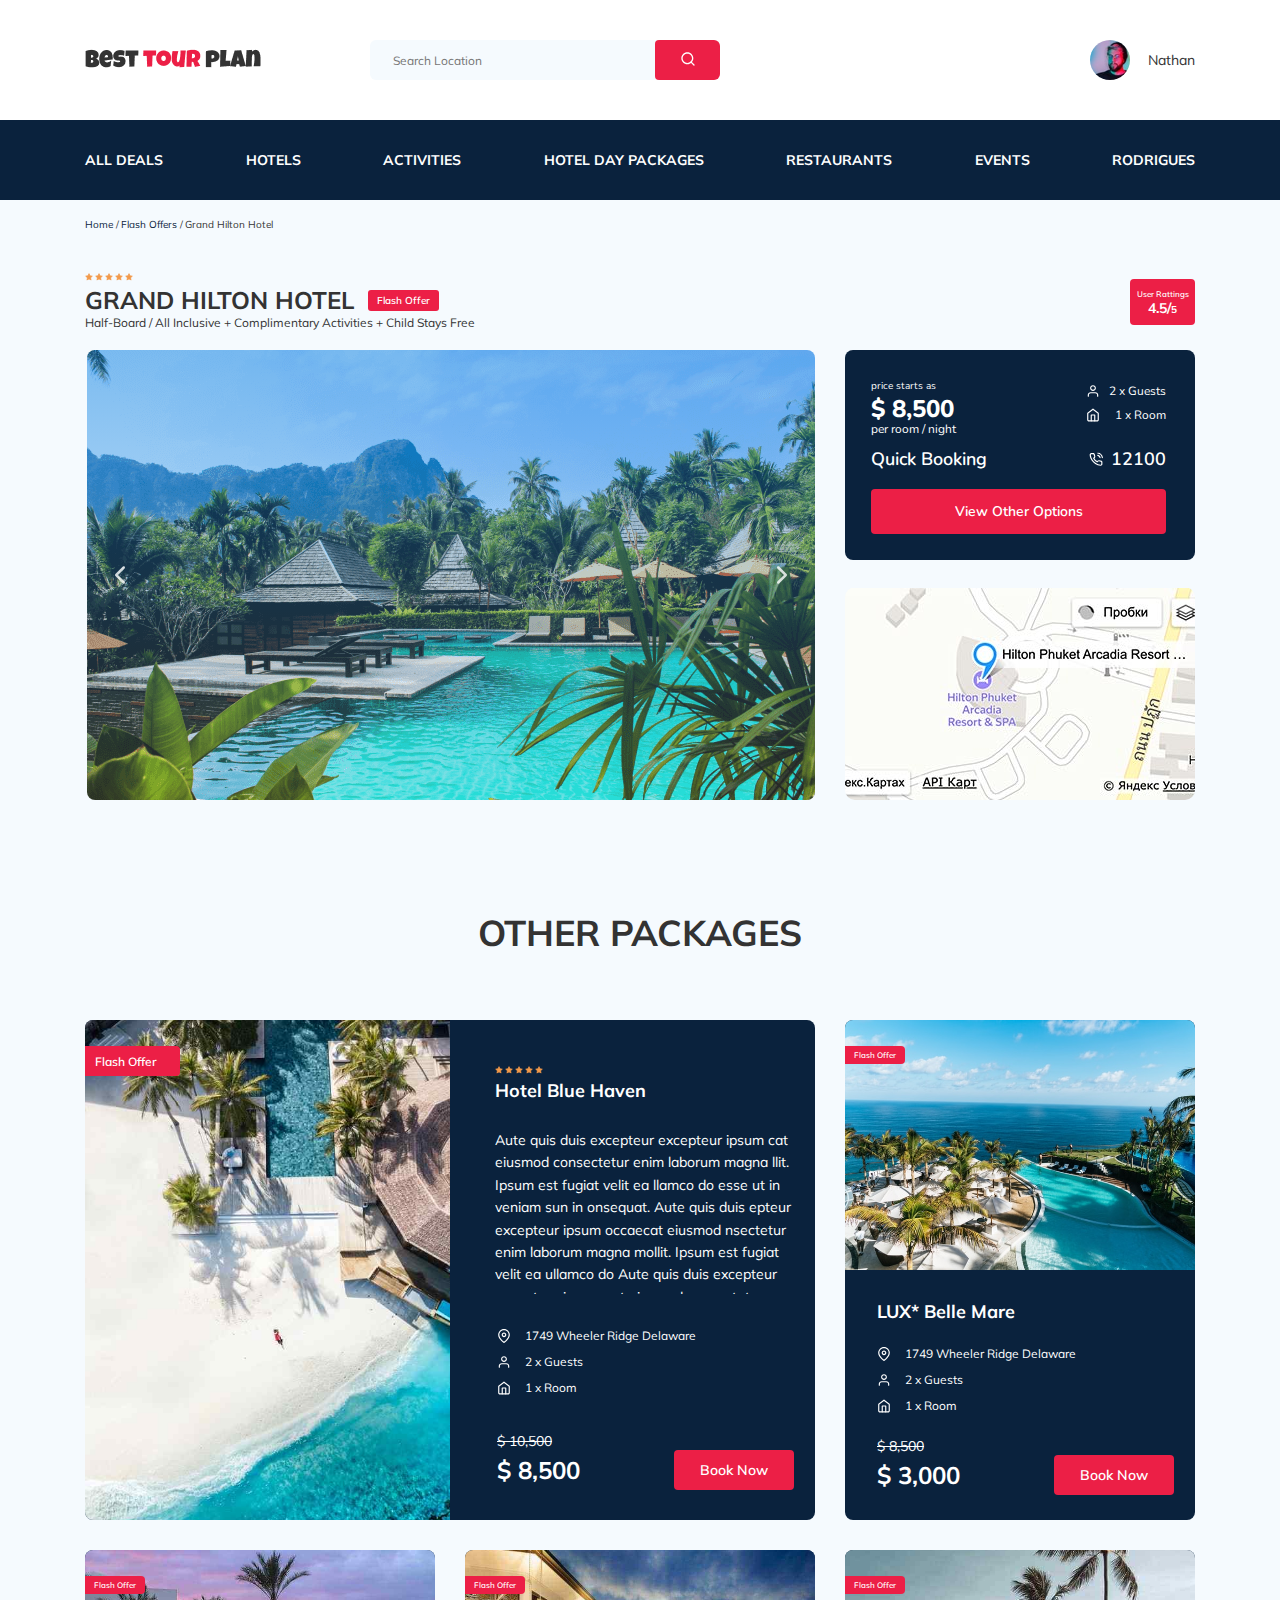
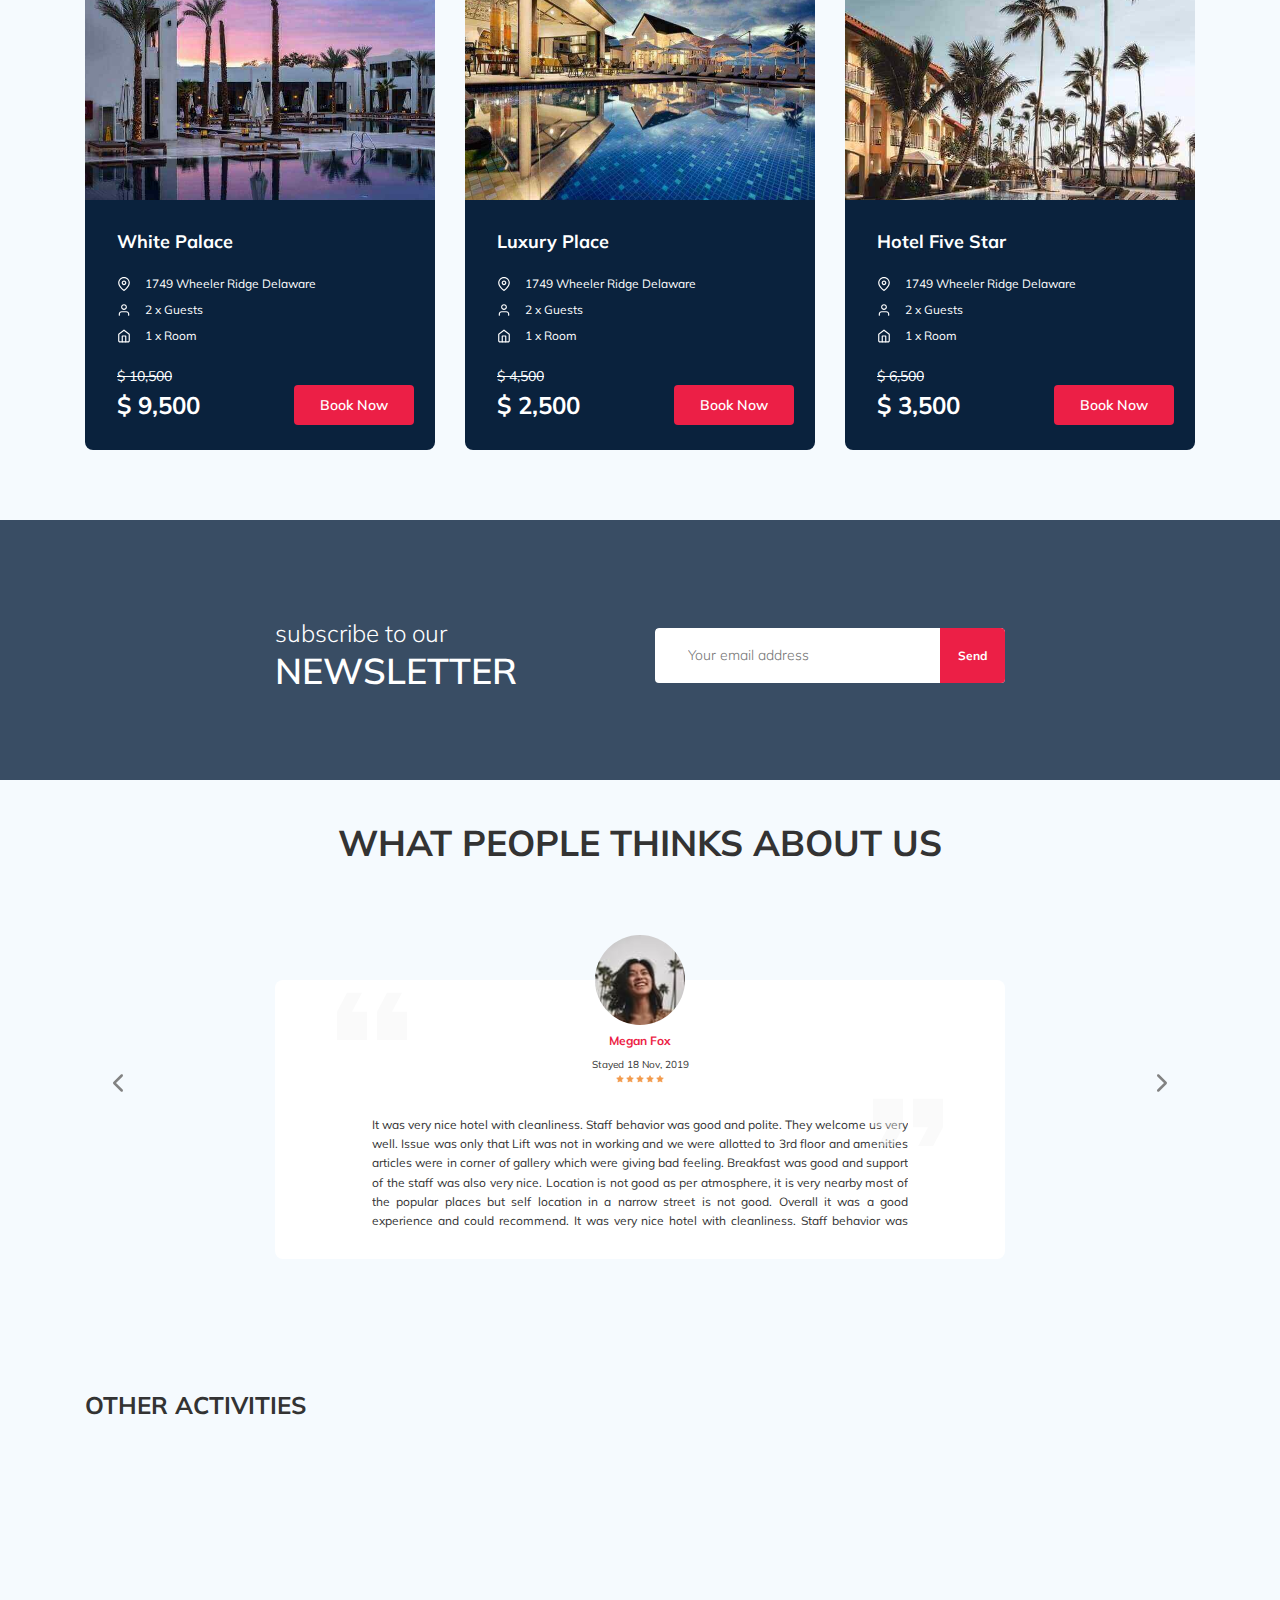
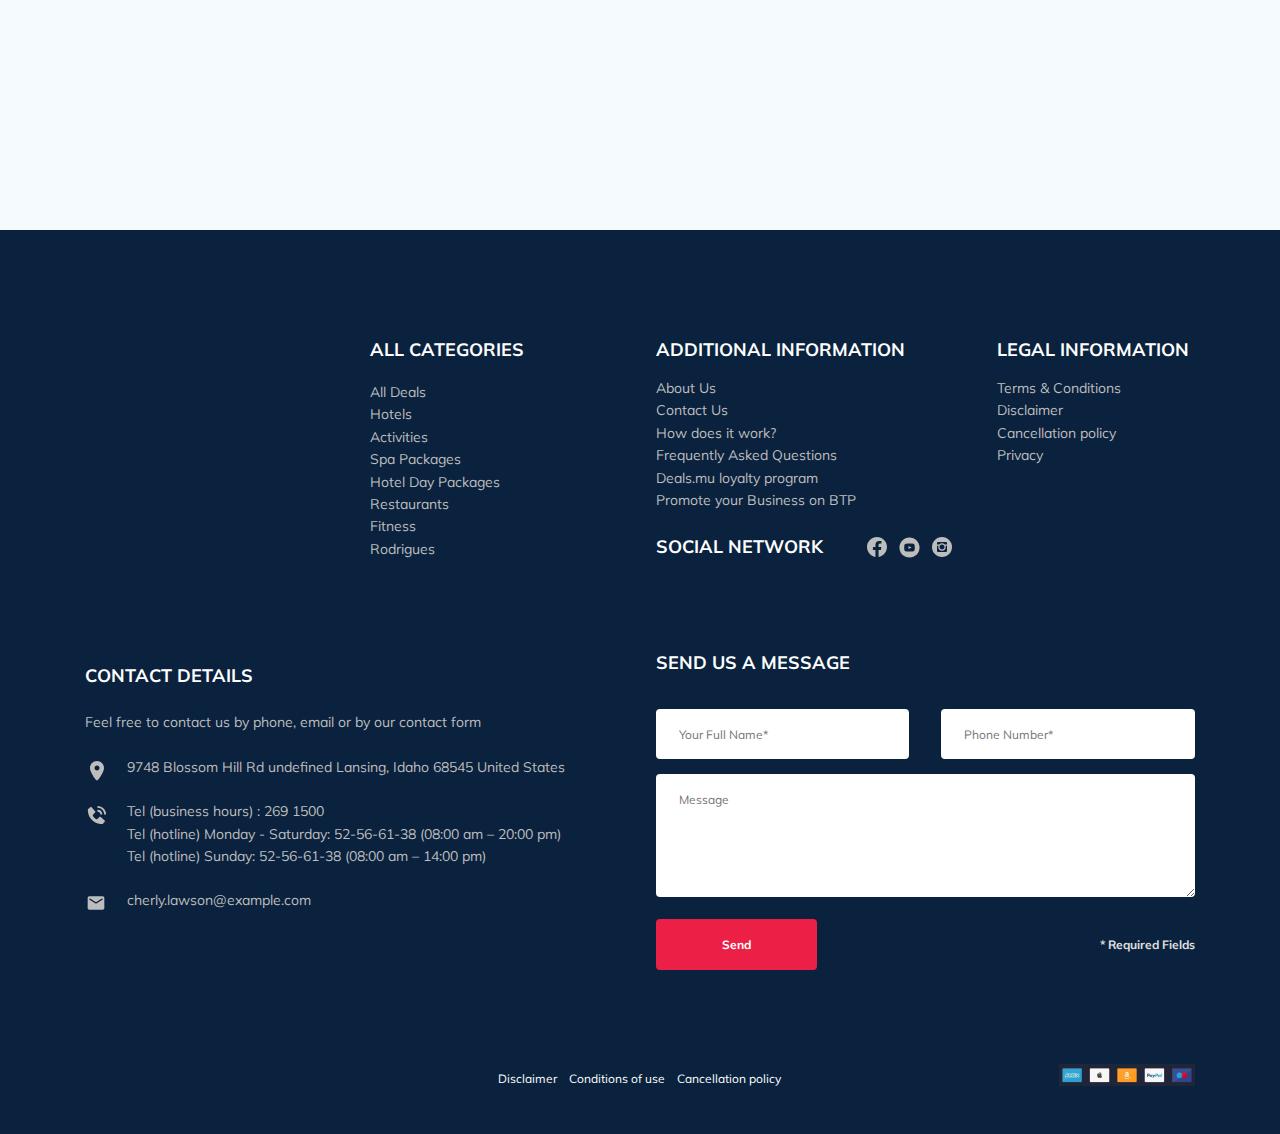
==== commit b518788c: "fix: navbar backback" ====
--- a/index.html
+++ b/index.html
@@ -83,29 +83,25 @@
             </li>
             <!-- /.search -->
             <li class="navbar__menu-item">
-              <ul class="navbar__menu-items">
-                <li class="navbar__menu-item">
-                  <a href="#" class="navbar__menu-link">All Deals</a>
-                </li>
-                <li class="navbar__menu-item">
-                  <a href="#" class="navbar__menu-link">Hotels</a>
-                </li>
-                <li class="navbar__menu-item">
-                  <a href="#" class="navbar__menu-link">Activities</a>
-                </li>
-                <li class="navbar__menu-item">
-                  <a href="#" class="navbar__menu-link">Hotel Day Packages</a>
-                </li>
-                <li class="navbar__menu-item">
-                  <a href="#" class="navbar__menu-link">Restaurants</a>
-                </li>
-                <li class="navbar__menu-item">
-                  <a href="#" class="navbar__menu-link">Events</a>
-                </li>
-                <li class="navbar__menu-item">
-                  <a href="#" class="navbar__menu-link">Rodrigues</a>
-                </li>
-              </ul>
+              <a href="#" class="navbar__menu-link">All Deals</a>
+            </li>
+            <li class="navbar__menu-item">
+              <a href="#" class="navbar__menu-link">Hotels</a>
+            </li>
+            <li class="navbar__menu-item">
+              <a href="#" class="navbar__menu-link">Activities</a>
+            </li>
+            <li class="navbar__menu-item">
+              <a href="#" class="navbar__menu-link">Hotel Day Packages</a>
+            </li>
+            <li class="navbar__menu-item">
+              <a href="#" class="navbar__menu-link">Restaurants</a>
+            </li>
+            <li class="navbar__menu-item">
+              <a href="#" class="navbar__menu-link">Events</a>
+            </li>
+            <li class="navbar__menu-item">
+              <a href="#" class="navbar__menu-link">Rodrigues</a>
             </li>
           </ul>
           <!-- /.navbar__menu -->
@@ -819,7 +815,7 @@
           </a>
           <h3 class="modal__title">Booking</h3>
           <form action="send.php" class="modal__form form" method="post">
-            <div class="input-wrapper modal__input--mobile">
+            <div class="input-wrapper">
               <input
                 type="text"
                 class="modal__input input--error input"
@@ -830,7 +826,7 @@
                 required
               />
             </div>
-            <div class="input-wrapper modal__input--mobile">
+            <div class="input-wrapper">
               <input
                 type="tel"
                 class="modal__input input-phone input"
@@ -843,20 +839,10 @@
                 required
               />
             </div>
-            <div class="input-wrapper modal__input--mobile--email">
-              <input
-                type="email"
-                class="modal__input input"
-                placeholder="Email*"
-                name="mail"
-                required
-                pattern="[a-z0-9._%+-]+@[a-z0-9.-]+\.[a-z]{2,4}$"
-              />
-            </div>
-            <div class="modal__message--mobile">
-              <textarea class="modal__message message" placeholder="Message" name="message"></textarea>
-            </div>
-
+            <div class="input-wrapper">
+              <input type="email" class="modal__input input" placeholder="Email*" name="mail" required />
+            </div>
+            <textarea class="modal__message message" placeholder="Message" name="message"> </textarea>
             <div class="modal__form-bottom">
               <button type="submit" class="modal__button button">Send</button>
               <span class="modal__info">* Required Fields</span>
--- a/css/style.css
+++ b/css/style.css
@@ -1 +1 @@
-*{box-sizing:border-box}h1,h2,h3,h4,h5,p{margin:0}body{font-family:'Mulish', sans-serif;font-weight:400;background:#F5FAFE;color:#333;margin:0}body.hold{overflow:hidden}img{max-width:100%}a{text-decoration:none;color:inherit}.container{max-width:1110px;margin:auto}.input{position:absolute;top:0;height:50px;padding:0 23px;font-size:12px;line-height:15px;color:#BDBDBD;border:none;border-radius:4px;background-color:#fff;outline:none}.input--error:invalid{color:#EC1F46}.input-wrapper{height:65px;position:relative}.input-wrapper--subscribe{height:71px}.invalid{bottom:2px;position:absolute;color:#EC1F46;font-size:10px}.message{flex-basis:100%;height:123px;padding:18px 23px;font-size:12px;line-height:15px;color:#BDBDBD;border-radius:4px;border:none}.button{font-weight:600;font-size:14px;line-height:19px;color:#fff;background-color:#EC1F46;border:none;border-radius:4px;cursor:pointer;outline:none}html{line-height:1.15;-webkit-text-size-adjust:100%}body{margin:0}main{display:block}h1{font-size:2em;margin:0.67em 0}hr{box-sizing:content-box;height:0;overflow:visible}pre{font-family:monospace, monospace;font-size:1em}a{background-color:transparent}abbr[title]{border-bottom:none;text-decoration:underline;text-decoration:underline dotted}b,strong{font-weight:bolder}code,kbd,samp{font-family:monospace, monospace;font-size:1em}small{font-size:80%}sub,sup{font-size:75%;line-height:0;position:relative;vertical-align:baseline}sub{bottom:-0.25em}sup{top:-0.5em}img{border-style:none}button,input,optgroup,select,textarea{font-family:inherit;font-size:100%;line-height:1.15;margin:0}button,input{overflow:visible}button,select{text-transform:none}button,[type="button"],[type="reset"],[type="submit"]{-webkit-appearance:button}button::-moz-focus-inner,[type="button"]::-moz-focus-inner,[type="reset"]::-moz-focus-inner,[type="submit"]::-moz-focus-inner{border-style:none;padding:0}button:-moz-focusring,[type="button"]:-moz-focusring,[type="reset"]:-moz-focusring,[type="submit"]:-moz-focusring{outline:1px dotted ButtonText}fieldset{padding:0.35em 0.75em 0.625em}legend{box-sizing:border-box;color:inherit;display:table;max-width:100%;padding:0;white-space:normal}progress{vertical-align:baseline}textarea{overflow:auto}[type="checkbox"],[type="radio"]{box-sizing:border-box;padding:0}[type="number"]::-webkit-inner-spin-button,[type="number"]::-webkit-outer-spin-button{height:auto}[type="search"]{-webkit-appearance:textfield;outline-offset:-2px}[type="search"]::-webkit-search-decoration{-webkit-appearance:none}::-webkit-file-upload-button{-webkit-appearance:button;font:inherit}details{display:block}summary{display:list-item}template{display:none}[hidden]{display:none}.navbar{background-color:#fff}.navbar-top{display:flex;justify-content:space-between;align-items:center;padding-top:40px;padding-bottom:40px}.navbar-top__menu-button{display:none}.navbar__search{margin-right:auto;margin-left:108px}.navbar-bottom{background:#0A223D}.navbar__menu{margin:0;padding:30px 0 31px}.navbar__menu-items{display:flex;justify-content:space-between;align-items:center;padding:0;margin:0;color:#fff;list-style-type:none;display:flex}.navbar__menu-item--mobile--visible{display:none}.navbar__menu-link{font-weight:bold;font-size:14px;line-height:18px;color:inherit;text-transform:uppercase;text-decoration:none}.logo{width:177px}.search{display:flex;position:relative;height:40px;overflow:hidden;border-radius:6px}.search__input{width:350px;height:100%;padding-left:23px;padding-right:75px;font-size:12px;line-height:15px;color:#333;border:none;background:#F5FAFE;outline:none}.search__button{position:absolute;top:0;right:0;width:65px;height:100%;padding-top:4px;border:none;background:#EC1F46;cursor:pointer}.user{display:flex;align-items:center;text-decoration:none}.user__avatar{width:40px;height:40px;border-radius:50%;object-fit:cover}.user__name{margin-left:18px;font-size:14px;line-height:18px;color:#333}.breadcrumb{padding-top:18px;padding-bottom:19px}.breadcrumb__list{display:flex;margin:0;padding-left:0;list-style:none}.breadcrumb__list-item{font-size:10px;line-height:13px}.breadcrumb__list-item:not(:last-child)::after{content:'/';margin-right:2px}.breadcrumb__list-link{color:#0A223D;text-decoration:none}.hotel{padding-top:23px;padding-bottom:70px}.hotel-grid{display:flex;justify-content:space-between}.hotel-right{display:flex;flex-direction:column;justify-content:space-between}.hotel-name{margin:0;font-weight:bold;font-size:24px;line-height:30px;color:#333;text-transform:uppercase}.hotel-info{display:flex;align-items:center;justify-content:space-between;margin-bottom:20px}.hotel-info--thanks{flex-direction:column;align-items:start;margin-bottom:0}.hotel-info__offer{margin-top:4px}.hotel-info__name{margin-top:4px;margin-right:14px}.hotel-info__name--thanks{margin-top:0;margin-right:0}.hotel-info__text--thanks{margin-bottom:15px}.hotel-description{margin:0;font-size:12px;line-height:15px;color:#333}.hotel-wrapper{display:flex;flex-wrap:wrap;align-items:center}.hotel-slider{max-width:728px;height:450px;margin-left:2px;border-radius:8px;overflow:hidden;justify-self:start}.hotel-slider__image{width:100%;height:100%;object-fit:cover}.hotel-slider__item{width:100%;height:100%;position:relative}.hotel-slider__item::after{content:'';width:100%;height:100%;position:absolute;top:0;bottom:0;left:0;right:0;z-index:10;background:linear-gradient(180deg, rgba(0,122,223,0.48) 0%, rgba(255,255,255,0.128) 100%)}.hotel-slider__button{height:30px;width:30px;position:absolute;z-index:100;top:50%;transform:translateY(-50%);background-color:transparent;background-repeat:no-repeat;background-position:center;background-size:10px;border:none;cursor:pointer}.hotel-slider__button--prev{left:18px;background-image:url(../img/arrow-prev.svg)}.hotel-slider__button--next{right:18px;background-image:url(../img/arrow-next.svg)}.hotel__stars{display:flex;flex-basis:100%}.star:not(:last-child){margin-right:2px}.offer{padding:4px 9px;font-weight:600;font-size:10px;line-height:13px;color:#fff;border-radius:3px;background-color:#EC1F46}.rating{min-width:65px;min-height:45px;display:flex;flex-direction:column;justify-content:center;align-items:center;padding:10px 6px 6px 6px;color:#fff;background:#EC1F46;border-radius:4px}.rating__text{font-weight:600;font-size:8px;line-height:10px}.rating__counter{font-weight:bold;font-size:14px;line-height:18px}.rating__counter-max{font-size:10px}.swiper-slide{-webkit-transform:translate3d(0, 0, 0)}.booking{width:350px;height:210px;padding:29px 29px 29px 26px;font-family:'Nunito', sans-serif;color:#fff;background:#0A223D;border-radius:8px}.booking__info{display:flex;justify-content:space-between;margin-bottom:10px}.booking__price{max-width:86px;display:flex;flex-direction:column}.booking__start{font-size:10px;line-height:14px}.booking__pricetag{font-weight:800;font-size:24px;line-height:33px}.booking__per-room{margin-top:-5px;font-size:12px;line-height:16px}.booking__room{margin-top:4px}.booking__text{min-width:80px;display:flex;justify-content:space-between;align-items:center;margin-bottom:8px;font-size:12px;line-height:16px}.booking__call-center{display:flex;justify-content:space-between;align-items:center;margin-bottom:17px;font-weight:600;font-size:18px;line-height:25px}.booking__number{display:flex;text-decoration:none;color:inherit}.booking__num{margin-left:8px}.booking__button{width:100%;min-height:45px}.map{overflow:hidden;border-radius:10px}.container-fluid{width:350px;height:213px;padding:0;background-image:url(../img/map.jpg);background-position:center center;background-repeat:no-repeat}.button-return{padding:9px 23px}.button:hover{color:#fff}.packages{padding:40px 0 70px}.packages__title{margin-bottom:65px;font-weight:bold;font-size:36px;line-height:45px;text-align:center;text-transform:uppercase}.packages-wrapper{display:grid;grid-auto-rows:500px;grid-template:500px/repeat(3, 1fr);grid-template-areas:"card-1 card-1 card-2" "card-3 card-4 card-5";gap:30px}.packages-card{position:relative;display:grid;grid-template:250px 250px / 350px;border-radius:8px;overflow:hidden;background-color:#0A223D;color:#fff}.packages-card--active{display:grid;grid-template:500px / 365px 365px}.packages__offer{position:absolute;padding:4px 9px;top:26px;left:0;font-weight:600;font-size:8px;line-height:10px;color:#fff;border-radius:0px 4px 4px 0px;background-color:#EC1F46}.packages__offer--active{padding:8px 23px 7px 10px;font-weight:600;font-size:12px;line-height:15px}.packages__image{width:100%;height:250px;object-fit:cover}.packages__image--active{height:500px}.packages-info{display:flex;flex-direction:column;align-items:space-between;padding:30px 21px 30px 32px;height:250px;width:100%}.packages-info--active{height:500px;width:100%;padding:46px 21px 30px 43px;margin-left:2px}.packages__name{margin-bottom:23px;font-weight:bold;font-size:18px;line-height:23px}.packages__name--active{margin-bottom:27px}.packages__text{display:none;max-height:165px;font-weight:normal;font-size:14px;line-height:160.6%;overflow:auto}.packages__text--active{display:block}.packages-stars{display:flex;justify-content:space-between;width:48px;margin-bottom:5px}.packages-stars__active{display:flex}.packages-room{margin-top:auto;margin-bottom:24px}.packages-room--active{margin-left:2px;margin-bottom:37px}.packages-room__item{display:flex;align-items:center;margin-bottom:11px}.packages-room__item:last-child{margin-bottom:0}.packages__icon{margin-right:14px;width:14px;height:14px}.packages__description{font-weight:normal;font-size:12px;line-height:15px}.packages-bottom{height:58px;display:flex;justify-content:space-between}.packages-price{max-width:100px}.packages-price--active{margin-left:2px}.packages-price__old{display:block;margin-bottom:5px;font-weight:normal;font-size:14px;line-height:18px;text-decoration-line:line-through}.packages-price__sell{font-weight:bold;font-size:24px;line-height:30px}.packages__button{margin-top:20px;padding:10px 26px;height:40px;align-self:flex-end}.packages__button--active{margin-right:2px}.card-1{grid-area:card-1}.card-2{grid-area:card-2}.card-3{grid-area:card-3}.card-4{grid-area:card-4}.card-5{grid-area:card-5}.newsletter{position:relative;padding:78px 0 67px 0;background-repeat:no-repeat;background-size:cover;background-position:center}.newsletter:before{height:100%;width:100%;position:absolute;content:'';top:0;bottom:0;left:0;right:0;background-color:rgba(10,34,61,0.8)}.newsletter-wrapper{position:relative;display:flex;justify-content:space-between;align-items:center;max-width:730px;margin:auto}.newsletter-title{margin:20px 0;font-weight:300;font-size:24px;line-height:30px;color:#fff}.newsletter-title__strong{display:block;font-weight:600;font-size:36px;line-height:45px;text-transform:uppercase;color:#fff}.newsletter__input-wrapper{width:350px;padding-top:15px}.newsletter__input-wrapper--subscribe{height:71px}.subscribe{width:100%;position:relative;min-height:55px;overflow:hidden;border-radius:4px}.subscribe__input{width:100%;height:55px;margin:0;padding-left:33px;padding-right:70px;font-weight:300;font-size:14px;line-height:18px;color:#BDBDBD;border:none}.subscribe__button{position:absolute;top:0;right:0;min-width:65px;height:55px;border:none;font-weight:bold;font-size:12px;line-height:15px;color:#fff;background-color:#EC1F46;cursor:pointer;border-radius:0 4px 4px 0}.reviews{padding:40px 0 70px 0}.reviews__title{margin:auto;margin-bottom:70px;font-weight:bold;font-size:36px;line-height:45px;text-align:center;text-transform:uppercase;color:#333}.reviews-slider__item{max-width:730px;position:relative;margin:45px auto 0;padding:0 97px 30px 97px;display:flex;flex-direction:column;align-items:center;background-color:#fff;border-radius:8px}.reviews-slider__item:before{content:'';width:70px;height:48px;position:absolute;top:12px;left:62px;z-index:100;background-image:url(../img/quote-left.svg);background-repeat:no-repeat}.reviews-slider__item:after{content:'';width:70px;height:48px;position:absolute;top:118px;right:62px;z-index:100;background-image:url(../img/quote-right.svg);background-repeat:no-repeat}.reviews-slider__profile{display:flex;flex-direction:column;align-items:center;margin-top:-45px;margin-bottom:32px}.reviews-slider__avatar{width:90px;height:90px;margin-bottom:8px;border-radius:50%;object-fit:cover}.reviews-slider__username{margin-bottom:10px;font-weight:bold;font-size:12px;line-height:15px;color:#EC1F46}.reviews-slider__date{margin-bottom:4px;font-weight:normal;font-size:10px;line-height:13px}.reviews-slider__stars{display:flex;justify-content:space-between;width:48px}.reviews-slider__text{margin:auto;max-height:114px;max-width:537px;font-weight:normal;font-size:12px;line-height:160%;text-align:justify;overflow:auto}.reviews-slider__button{width:30px;height:30px;position:absolute;top:133px;z-index:99;background-color:transparent;background-position:center;background-repeat:no-repeat;border:none;cursor:pointer}.reviews-slider__button--prev{background-image:url(../img/reviews-prev.svg);left:18px}.reviews-slider__button--next{background-image:url(../img/reviews-next.svg);right:18px}.activities{padding:61px 0 98px 0}.activities__title{margin-bottom:57px;font-weight:bold;font-size:24px;line-height:30px;text-transform:uppercase;color:#333}.activities-wrapper{display:flex;justify-content:space-between}.card{position:relative;width:255px;height:255px;padding:24px 26px;display:flex;flex-direction:column;align-items:flex-start;border-radius:6px;overflow:hidden}.card__image{position:absolute;top:0;bottom:0;left:0;right:0;z-index:-2;width:100%;height:100%;object-fit:cover}.card:before{content:'';position:absolute;top:0;bottom:0;left:0;right:0;z-index:-1;background:linear-gradient(179.83deg, rgba(196,196,196,0) 35.34%, #0A223D 99.85%)}.card__title{margin-top:auto;margin-bottom:18px;font-weight:bold;font-size:16px;line-height:20px;color:#fff}.card__button{padding:7px 21px;font-size:12px;line-height:16px}.modal__overlay{position:fixed;background-color:rgba(0,143,223,0.39);left:0;top:0;right:0;bottom:0;z-index:100;visibility:hidden;opacity:0;transition:opacity 0.2s}.modal__overlay--visible{visibility:visible;opacity:1}.modal__close{position:absolute;top:17px;right:18px}.modal__dialog{position:fixed;top:55%;left:50%;z-index:101;transform:translate(-50%, -48%);width:478px;padding:33px 88px;background-color:#0A223D;border-radius:8px;visibility:hidden;opacity:0;transition:opacity 0.2s}.modal__dialog--visible{visibility:visible;opacity:1}.modal__title{margin-bottom:15px;font-weight:bold;font-size:18px;line-height:23px;text-transform:uppercase;color:#fff;text-align:center;flex-basis:100%}.modal__form-bottom{display:flex;justify-content:space-between;align-items:center;width:100%}.modal__input{font-size:12px;color:#bdbdbd;width:100%}.modal__message{width:100%;margin-bottom:12px}.modal__button{width:160px;height:50px;padding:17px 66px}.modal__info{font-weight:bold;font-size:12px;line-height:15px;color:#E0E0E0}.footer{padding:108px 0 30px 0;background:#0A223D;color:#fff}.footer-wrapper{display:grid;grid-template-columns:repeat(4, minmax(min-content, 1fr));grid-column-gap:15px;grid-row-gap:20px;grid-auto-rows:minmax(40px, min-content);align-items:start}.footer__logo{grid-row:1 / 3;align-self:center;width:155px;margin-top:6px;cursor:pointer}.footer__categories{margin-left:4px;grid-row:1 / 4}.footer__additional{margin-left:8px}.footer__social-network{margin-top:4px;margin-left:8px;display:flex;align-items:center;grid-row:2 / 4;grid-column:span 2}.footer__social-links{width:85px;height:20px;display:flex;justify-content:space-between}.footer__legal{justify-self:end;margin-right:6px}.footer__contact-details{padding-top:13px;grid-column:span 2}.footer__appeal{grid-column:span 2;margin-bottom:74px;padding-left:8px}.footer__form{display:flex;justify-content:space-between;flex-wrap:wrap;max-width:539px}.footer__form-bottom{display:flex;justify-content:space-between;align-items:center;height:100%;width:100%}.footer__input{width:100%;margin-top:0}.footer__input-wrapper{flex-basis:47%}.footer__message{margin-bottom:22px}.footer__button{padding:18px 66px;font-weight:bold;font-size:12px;line-height:15px}.footer__info{font-weight:bold;font-size:12px;line-height:15px;color:#e0e0e0}.footer__bottom{height:22px;display:grid;grid-template-columns:repeat(6, 1fr);grid-column:1 / 5}.footer__bottom-list{display:flex;justify-content:space-between;align-self:end;grid-column:3 / 5;width:283px;margin:0;margin-left:43px;padding:0;list-style:none;font-size:12px;line-height:15px}.footer__bottom-payment{grid-column:6;align-self:center;justify-self:end}.footer__ul{padding:0;margin:0;list-style:none}.footer__title{margin-bottom:16px;font-weight:bold;font-size:18px;line-height:23px;color:#fff;text-transform:uppercase}.footer__title--categories{margin-bottom:20px}.footer__title--social{margin-bottom:0;margin-right:44px}.footer__title--contact{margin-bottom:24px}.footer__title--form{margin-bottom:35px;width:100%}.footer__item{display:flex;align-items:flex-start;font-size:14px;line-height:1.6;color:#BDBDBD}.footer__item--work{margin-bottom:22px}.footer__item--gps{margin-bottom:13px}.footer__ul-contact{padding-left:2px}.footer__icon-wrapper{min-width:40px;padding-top:5px}.footer__icon--gps{margin-left:3px}.footer__text{font-size:14px;line-height:160%;color:#BDBDBD;margin-bottom:22px}.footer__link{text-decoration:none;color:inherit}.wrap{display:none}@media (max-width: 1200px){.container{max-width:960px}.hotel-slider{width:590px}.card{width:230px}.packages-card{grid-template:250px 250px / 300px}.packages-card--active{grid-template:500px / 300px 330px}.packages-info{padding:30px 20px}}@media (min-width: 993px){.button{transition:.2s}.button:hover{background-image:linear-gradient(to right, #EC1F46 0%, #ffcf33 51%, #EC1F46 100%);background-size:200% auto;background-position:right center}a{transition:color 0.15s ease}a:hover{color:#EC1F46}}@media (max-width: 992px){.container,.newsletter-wrapper{max-width:700px}.navbar-top{padding:30px 0}.navbar__menu{padding:19px 14px 23px 15px}.navbar__menu-link{font-weight:bold;font-size:12px;line-height:15px}.navbar__user{margin-left:25px}.navbar__search{margin-left:auto}.search__input{max-width:340px}.logo{width:132px}.hotel{padding-bottom:60px}.hotel-grid{flex-direction:column}.hotel-slider{width:100%;margin-bottom:30px}.hotel-right{flex-direction:row}.booking{width:340px}.container-fluid{width:340px}.booking{padding:29px 22px 26px 23px;margin-bottom:20px}.newsletter{padding:72px 0 73px 0}.reviews{padding-bottom:60px}.reviews__title{margin-bottom:51px;font-size:30px;line-height:38px}.reviews-slider__item{max-width:579px;padding:0 60px 30px 64px}.reviews-slider__text{max-height:133px}.reviews-slider__button{top:156px}.reviews-slider__button--prev{left:0}.reviews-slider__button--next{right:0}.reviews-letter{display:none}.activities{padding-top:60px;padding-bottom:70px}.activities-wrapper{flex-wrap:wrap}.card{width:339px;margin-bottom:20px}.card:nth-last-child(-n+2){margin-bottom:0}.packages{padding:40px 0 50px}.packages__title{margin-bottom:56px}.packages-wrapper{grid-template:repeat(3, 1fr)/repeat(2, 1fr);grid-template-areas:"card-1 card-1" "card-2 card-3" "card-4 card-5";gap:20px}.packages-card{grid-template:250px 250px / 340px}.packages-card--active{grid-template:500px / 340px 360px}.packages-info{padding:30px 20px}.footer{padding:73px 0 33px 0}.footer-wrapper{grid-template-columns:172px 287px 53px minmax(min-content, 1fr);grid-row-gap:45px;grid-column-gap:4px}.footer__logo{grid-row:1 / 2;width:96px;margin-top:0px;margin-bottom:1px}.footer__social-network{grid-row:1 / 2;grid-column:2 / 4;align-self:center;margin-top:8px;margin-left:11px}.footer__categories{grid-row:2 / 3;grid-column:1 / 2;margin-left:1px}.footer__additional{grid-row:2 / 3;grid-column:2 / 3;margin-left:25px}.footer__legal{grid-row:2 / 3;grid-column:3/5;justify-self:end;margin-right:3px}.footer__contact-details{padding-top:15px;grid-column:span 4;grid-row:3 / 4}.footer__item--gps{margin-bottom:13px}.footer__item--mail{margin-bottom:0}.footer__ul-contact{padding-left:6px}.footer__icon-wrapper{padding-top:5px}.footer__appeal{grid-row:4;grid-column:span 4;width:78%;margin-top:10px;padding-left:0;margin-bottom:0}.footer__input-wrapper{flex-basis:47%}.footer__bottom{grid-column:span 6;height:100%}.footer__bottom-list{margin-left:2px;grid-column:span 4;align-self:center;margin-top:9px}.footer__bottom-payment{grid-column:span 2}.footer__title--form{margin-bottom:34px}}@media (max-width: 767px){body{padding-top:78px}.container{max-width:576px;width:92%}.navbar--mobile--fixed{position:fixed;left:0;top:0;right:0;z-index:99}.navbar__user--mobile--hidden,.navbar__search--mobile--hidden{display:none}.navbar__user--mobile--visible,.navbar__search--mobile--visible{display:flex}.navbar__user{margin-left:0}.navbar__user--mobile--visible{flex-direction:column;justify-content:center}.navbar-bottom{display:none;position:fixed;top:78px;left:0;right:0;bottom:0}.navbar-bottom--visible{display:block}.navbar__menu{padding-top:31px}.navbar__menu-items{flex-direction:column}.navbar__menu-item{margin-bottom:17px}.navbar__menu-item--mobile--visible{display:block}.navbar__menu-item--user{margin-bottom:27px}.navbar__menu-item--search{margin-bottom:36px;width:340px;margin-left:auto;margin-right:auto}.user__avatar{margin-bottom:10px}.user__name{margin-left:0;color:#fff}.menu-button{display:flex;flex-direction:column;align-items:center;justify-content:space-between;width:16px;height:11px;padding:0;border:none;background-color:#fff;cursor:pointer}.menu-button__line{width:16px;height:1px;background-color:#333}.hotel{padding-bottom:40px}.hotel-wrapper{justify-content:space-between}.hotel-name{flex-basis:100%}.hotel-info__text{width:100%}.hotel-info__name{margin-top:10px;margin-right:0}.hotel-info__name--thanks{margin-top:0}.hotel-info__rating{display:none}.hotel-info__offer{order:-1;margin-right:260px;margin-left:2px}.hotel-right{flex-direction:column}.hotel-slider{height:350px}.hotel__stars{flex-basis:auto}.booking{width:100% !important}.container-fluid{width:100% !important;height:173px}.newsletter{padding:76px 0 83px;height:320px}.newsletter-wrapper{flex-direction:column;align-items:flex-start;max-width:576px;width:92%}.newsletter__input-wrapper{padding-top:0}.newsletter__title{margin-bottom:37px}.card{flex-basis:48%}.packages__title{margin-bottom:40px;font-size:30px;line-height:38px}.packages-card{grid-template:250px 250px / 278px}.packages-card--active{grid-template:500px / 278px 298px}.packages-info{padding:30px 20px}.packages__text--active{margin-bottom:35px}.footer-wrapper{grid-template-columns:repeat(6, minmax(min-content, 1fr));grid-column-gap:20px}.footer__logo,.footer__categories,.footer__additional,.footer__legal{grid-column:span 2}.footer__social-network{grid-column:span 4}.footer__contact-details{grid-column:span 6}.footer__appeal{grid-column:span 6;margin-top:25px}.footer__title--form{margin-bottom:15px}.footer__input-wrapper{flex-basis:100%}.footer__bottom-list{width:276px;margin-left:0px;margin-top:0px}.footer__bottom-payment{justify-self:start}}@media (max-width: 620px){.packages{padding-bottom:40px}.packages__title{font-size:18px;line-height:23px;margin-bottom:30px}.packages-wrapper{gap:15px}.packages-card{grid-template:250px 250px/minmax(240px, 278px)}.packages-card--active{grid-template:500px/minmax(240px, 278px) minmax(255px, 293px)}.packages__image--active{width:100%}.packages__image--active{max-width:100%}.packages__name{margin-bottom:20px;font-size:16px;line-height:20px}.packages__text{margin-bottom:25px;font-size:12px;line-height:1.6}.packages-price{margin-bottom:14px}.packages-price__old{font-size:12px;line-height:1.6}.packages-price__sell{font-size:20px;line-height:1.6}.packages__button{font-size:12px;line-height:16px}}@media (max-width: 576px){body{padding-top:71px}.container{width:88%}.navbar-top{padding:27px 0 33px;align-items:center}.navbar-bottom{top:71px}.logo{width:99px;display:flex;align-items:start}.breadcrumb{padding:18px 0 14px}.hotel-info{margin-bottom:38px}.hotel-info--thanks{margin-bottom:0}.hotel-info__name{margin-top:9px}.hotel-info__name--thanks{margin-top:0;font-weight:bold;font-size:16px;line-height:20px}.hotel-slider{height:250px;margin-bottom:19px}.hotel__stars{margin-right:17px}.booking__number{margin-right:4px}.newsletter{padding:76px 0 83px 0}.newsletter-wrapper{width:88%}.newsletter-title{margin-top:0;font-size:20px;line-height:25px}.newsletter-title__strong{margin-top:5px;font-size:30px;line-height:38px}.subscribe__input{padding-left:20px}.reviews{padding-bottom:50px}.reviews__title{margin-bottom:42px;font-size:18px;line-height:23px}.reviews-slider__item{padding:0 31px 36px 31px}.reviews-slider__item:before{left:31px}.reviews-slider__item:after{right:32px}.reviews-slider__button{top:30px}.reviews-slider__text{max-height:266px;text-align:start}.activities{padding:40px 0 60px}.activities__title{margin-bottom:36px;font-weight:bold;font-size:18px;line-height:23px}.card{flex-basis:100%}.card-two{order:2}.card-three{order:1}.card-four{order:3}.card:nth-last-child(2){margin-bottom:28px}.packages-wrapper{grid-template:auto / 1fr;grid-template-areas:"card-1" "card-2" "card-3" "card-4" "card-5";gap:20px}.packages-card{grid-template:250px 250px / 1fr}.packages-card--active{grid-template:350px auto / 1fr}.packages__image--active{height:350px}.packages-info--active{height:auto;max-height:700px}.footer{padding:68px 0 21px 0}.footer-wrapper{grid-template-columns:1fr;row-gap:30px}.footer__logo{width:96px;height:108px;grid-column:1;grid-row:1}.footer__social-network{grid-column:1;grid-row:2;flex-direction:column;align-items:start;margin-left:0;margin-top:12px}.footer__social-links{margin-left:3px;margin-top:2px}.footer__title--social{margin-bottom:20px}.footer__categories{grid-column:1;grid-row:5}.footer__additional{margin-left:0;grid-column:1;grid-row:4}.footer__legal{grid-column:1;grid-row:3;justify-self:start;margin-top:3px}.footer__contact-details{grid-column:1;grid-row:6;padding-top:10px}.footer__ul-contact{padding-left:0}.footer__text{margin-bottom:20px}.footer__item--gps{margin-bottom:22px}.footer__icon-wrapper{min-width:30px}.footer__appeal{width:100%;grid-column:1;grid-row:7;justify-self:start}.footer__info{margin-bottom:15px;align-self:start}.footer__input-wrapper{flex-basis:100%}.footer__message{margin-bottom:15px}.footer__form-bottom{display:flex;flex-direction:column-reverse;width:160px}.footer__bottom{grid-column:1;grid-row:8;grid-template-columns:1fr;row-gap:10px}.footer__bottom-list{grid-column:1;grid-row:1}.footer__bottom-payment{grid-column:1;grid-row:2}.modal__dialog{max-width:90%;padding:30px 40px}.modal__form-bottom{flex-direction:column-reverse;align-items:start}.modal__button{margin-bottom:0;margin-top:15px}.modal__button{width:100%}}@media (max-width: 460px){.navbar__menu-item--search{width:245px}.hotel{padding-top:5px}.hotel-info__offer{order:-1;margin-right:140px}.hotel-description{max-width:280px}.hotel-slider{height:180px}.newsletter__input-wrapper{width:100%}.reviews__title{max-width:245px;margin-bottom:42px;font-size:18px;line-height:23px}.reviews-slider__item:before{left:20px}.reviews-slider__item:after{right:20px}.reviews-slider__button--prev{left:34px}.reviews-slider__button--next{right:38px}.modal__dialog{padding:30px 20px;top:50%}.wrap{display:initial}}@media (max-height: 540px) and (max-width: 767px){.navbar__menu-items{display:grid;grid-template-columns:repeat(3, 1fr);text-align:center}}@media (max-height: 375px) and (max-width: 767px){.navbar__menu-item{margin-bottom:15px}.navbar__menu-link{font-size:12px;line-height:15px}}@media (max-height: 320px) and (max-width: 600px){.user__name{display:none}}@media (max-height: 540px) and (max-width: 992px){.modal__form{display:flex;justify-content:space-between;flex-wrap:wrap}.modal__dialog{top:50%;padding:32px}.modal__input--mobile{flex-basis:48%}.modal__input--mobile--email{flex-basis:100%}.modal__message{height:60px}.modal__message--mobile{flex-basis:100%}}@media (max-height: 375px) and (max-width: 767px){.modal__dialog{top:48%}}@media (max-height: 320px) and (max-width: 600px){.modal__title{font-weight:bold;font-size:14px;line-height:18px}.modal__dialog{padding:15px;top:49%}.modal__form-bottom{flex-direction:row;align-items:center}.modal__info{font-size:10px;line-height:14px}.modal__button{margin-top:0;font-size:10px;line-height:14px;height:40px;padding:14px;width:160px}.modal__input{height:40px}.modal__input--mobile{height:55px}.modal__input--mobile--email{height:55px}.modal__message{height:40px;padding-top:13px}}
+*{box-sizing:border-box}h1,h2,h3,h4,h5,p{margin:0}body{font-family:'Mulish', sans-serif;font-weight:400;background:#F5FAFE;color:#333;margin:0}body.hold{overflow:hidden}img{max-width:100%}a{text-decoration:none;color:inherit}.container{max-width:1110px;margin:auto}.input{position:absolute;top:0;height:50px;padding:0 23px;font-size:12px;line-height:15px;color:#BDBDBD;border:none;border-radius:4px;background-color:#fff;outline:none}.input--error:invalid{color:#EC1F46}.input-wrapper{height:65px;position:relative}.input-wrapper--subscribe{height:71px}.invalid{bottom:2px;position:absolute;color:#EC1F46;font-size:10px}.message{flex-basis:100%;height:123px;padding:18px 23px;font-size:12px;line-height:15px;color:#BDBDBD;border-radius:4px;border:none}.button{font-weight:600;font-size:14px;line-height:19px;color:#fff;background-color:#EC1F46;border:none;border-radius:4px;cursor:pointer;outline:none}html{line-height:1.15;-webkit-text-size-adjust:100%}body{margin:0}main{display:block}h1{font-size:2em;margin:0.67em 0}hr{box-sizing:content-box;height:0;overflow:visible}pre{font-family:monospace, monospace;font-size:1em}a{background-color:transparent}abbr[title]{border-bottom:none;text-decoration:underline;text-decoration:underline dotted}b,strong{font-weight:bolder}code,kbd,samp{font-family:monospace, monospace;font-size:1em}small{font-size:80%}sub,sup{font-size:75%;line-height:0;position:relative;vertical-align:baseline}sub{bottom:-0.25em}sup{top:-0.5em}img{border-style:none}button,input,optgroup,select,textarea{font-family:inherit;font-size:100%;line-height:1.15;margin:0}button,input{overflow:visible}button,select{text-transform:none}button,[type="button"],[type="reset"],[type="submit"]{-webkit-appearance:button}button::-moz-focus-inner,[type="button"]::-moz-focus-inner,[type="reset"]::-moz-focus-inner,[type="submit"]::-moz-focus-inner{border-style:none;padding:0}button:-moz-focusring,[type="button"]:-moz-focusring,[type="reset"]:-moz-focusring,[type="submit"]:-moz-focusring{outline:1px dotted ButtonText}fieldset{padding:0.35em 0.75em 0.625em}legend{box-sizing:border-box;color:inherit;display:table;max-width:100%;padding:0;white-space:normal}progress{vertical-align:baseline}textarea{overflow:auto}[type="checkbox"],[type="radio"]{box-sizing:border-box;padding:0}[type="number"]::-webkit-inner-spin-button,[type="number"]::-webkit-outer-spin-button{height:auto}[type="search"]{-webkit-appearance:textfield;outline-offset:-2px}[type="search"]::-webkit-search-decoration{-webkit-appearance:none}::-webkit-file-upload-button{-webkit-appearance:button;font:inherit}details{display:block}summary{display:list-item}template{display:none}[hidden]{display:none}.navbar{background-color:#fff}.navbar-top{display:flex;justify-content:space-between;align-items:center;padding-top:40px;padding-bottom:40px}.navbar-top__menu-button{display:none}.navbar__search{margin-right:auto;margin-left:108px}.navbar-bottom{background:#0A223D}.navbar__menu{display:flex;justify-content:space-between;align-items:center;margin:0;padding:30px 0 31px;color:#fff;list-style-type:none}.navbar__menu-item--mobile--visible{display:none}.navbar__menu-link{font-weight:bold;font-size:14px;line-height:18px;color:inherit;text-transform:uppercase;text-decoration:none}.logo{width:177px}.search{display:flex;position:relative;height:40px;overflow:hidden;border-radius:6px}.search__input{width:350px;height:100%;padding-left:23px;padding-right:75px;font-size:12px;line-height:15px;color:#333;border:none;background:#F5FAFE;outline:none}.search__button{position:absolute;top:0;right:0;width:65px;height:100%;padding-top:4px;border:none;background:#EC1F46;cursor:pointer}.user{display:flex;align-items:center;text-decoration:none}.user__avatar{width:40px;height:40px;border-radius:50%;object-fit:cover}.user__name{margin-left:18px;font-size:14px;line-height:18px;color:#333}.breadcrumb{padding-top:18px;padding-bottom:19px}.breadcrumb__list{display:flex;margin:0;padding-left:0;list-style:none}.breadcrumb__list-item{font-size:10px;line-height:13px}.breadcrumb__list-item:not(:last-child)::after{content:'/';margin-right:2px}.breadcrumb__list-link{color:#0A223D;text-decoration:none}.hotel{padding-top:23px;padding-bottom:70px}.hotel-grid{display:flex;justify-content:space-between}.hotel-right{display:flex;flex-direction:column;justify-content:space-between}.hotel-name{margin:0;font-weight:bold;font-size:24px;line-height:30px;color:#333;text-transform:uppercase}.hotel-info{display:flex;align-items:center;justify-content:space-between;margin-bottom:20px}.hotel-info--thanks{flex-direction:column;align-items:start;margin-bottom:0}.hotel-info__offer{margin-top:4px}.hotel-info__name{margin-top:4px;margin-right:14px}.hotel-info__name--thanks{margin-top:0;margin-right:0}.hotel-info__text--thanks{margin-bottom:15px}.hotel-description{margin:0;font-size:12px;line-height:15px;color:#333}.hotel-wrapper{display:flex;flex-wrap:wrap;align-items:center}.hotel-slider{max-width:728px;height:450px;margin-left:2px;border-radius:8px;overflow:hidden;justify-self:start}.hotel-slider__image{width:100%;height:100%;object-fit:cover}.hotel-slider__item{width:100%;height:100%;position:relative}.hotel-slider__item::after{content:'';width:100%;height:100%;position:absolute;top:0;bottom:0;left:0;right:0;z-index:10;background:linear-gradient(180deg, rgba(0,122,223,0.48) 0%, rgba(255,255,255,0.128) 100%)}.hotel-slider__button{height:30px;width:30px;position:absolute;z-index:100;top:50%;transform:translateY(-50%);background-color:transparent;background-repeat:no-repeat;background-position:center;background-size:10px;border:none;cursor:pointer}.hotel-slider__button--prev{left:18px;background-image:url(../img/arrow-prev.svg)}.hotel-slider__button--next{right:18px;background-image:url(../img/arrow-next.svg)}.hotel__stars{display:flex;flex-basis:100%}.star:not(:last-child){margin-right:2px}.offer{padding:4px 9px;font-weight:600;font-size:10px;line-height:13px;color:#fff;border-radius:3px;background-color:#EC1F46}.rating{min-width:65px;min-height:45px;display:flex;flex-direction:column;justify-content:center;align-items:center;padding:10px 6px 6px 6px;color:#fff;background:#EC1F46;border-radius:4px}.rating__text{font-weight:600;font-size:8px;line-height:10px}.rating__counter{font-weight:bold;font-size:14px;line-height:18px}.rating__counter-max{font-size:10px}.swiper-slide{-webkit-transform:translate3d(0, 0, 0)}.booking{width:350px;height:210px;padding:29px 29px 29px 26px;font-family:'Nunito', sans-serif;color:#fff;background:#0A223D;border-radius:8px}.booking__info{display:flex;justify-content:space-between;margin-bottom:10px}.booking__price{max-width:86px;display:flex;flex-direction:column}.booking__start{font-size:10px;line-height:14px}.booking__pricetag{font-weight:800;font-size:24px;line-height:33px}.booking__per-room{margin-top:-5px;font-size:12px;line-height:16px}.booking__room{margin-top:4px}.booking__text{min-width:80px;display:flex;justify-content:space-between;align-items:center;margin-bottom:8px;font-size:12px;line-height:16px}.booking__call-center{display:flex;justify-content:space-between;align-items:center;margin-bottom:17px;font-weight:600;font-size:18px;line-height:25px}.booking__number{display:flex;text-decoration:none;color:inherit}.booking__num{margin-left:8px}.booking__button{width:100%;min-height:45px}.map{overflow:hidden;border-radius:10px}.container-fluid{width:350px;height:213px;padding:0;background-image:url(../img/map.jpg);background-position:center center;background-repeat:no-repeat}.button-return{padding:9px 23px}.button:hover{color:#fff}.packages{padding:40px 0 70px}.packages__title{margin-bottom:65px;font-weight:bold;font-size:36px;line-height:45px;text-align:center;text-transform:uppercase}.packages-wrapper{display:grid;grid-auto-rows:500px;grid-template:500px/repeat(3, 1fr);grid-template-areas:"card-1 card-1 card-2" "card-3 card-4 card-5";gap:30px}.packages-card{position:relative;display:grid;grid-template:250px 250px / 350px;border-radius:8px;overflow:hidden;background-color:#0A223D;color:#fff}.packages-card--active{display:grid;grid-template:500px / 365px 365px}.packages__offer{position:absolute;padding:4px 9px;top:26px;left:0;font-weight:600;font-size:8px;line-height:10px;color:#fff;border-radius:0px 4px 4px 0px;background-color:#EC1F46}.packages__offer--active{padding:8px 23px 7px 10px;font-weight:600;font-size:12px;line-height:15px}.packages__image{width:100%;height:250px;object-fit:cover}.packages__image--active{height:500px}.packages-info{display:flex;flex-direction:column;align-items:space-between;padding:30px 21px 30px 32px;height:250px;width:100%}.packages-info--active{height:500px;width:100%;padding:46px 21px 30px 43px;margin-left:2px}.packages__name{margin-bottom:23px;font-weight:bold;font-size:18px;line-height:23px}.packages__name--active{margin-bottom:27px}.packages__text{display:none;max-height:165px;font-weight:normal;font-size:14px;line-height:160.6%;overflow:auto}.packages__text--active{display:block}.packages-stars{display:flex;justify-content:space-between;width:48px;margin-bottom:5px}.packages-stars__active{display:flex}.packages-room{margin-top:auto;margin-bottom:24px}.packages-room--active{margin-left:2px;margin-bottom:37px}.packages-room__item{display:flex;align-items:center;margin-bottom:11px}.packages-room__item:last-child{margin-bottom:0}.packages__icon{margin-right:14px;width:14px;height:14px}.packages__description{font-weight:normal;font-size:12px;line-height:15px}.packages-bottom{height:58px;display:flex;justify-content:space-between}.packages-price{max-width:100px}.packages-price--active{margin-left:2px}.packages-price__old{display:block;margin-bottom:5px;font-weight:normal;font-size:14px;line-height:18px;text-decoration-line:line-through}.packages-price__sell{font-weight:bold;font-size:24px;line-height:30px}.packages__button{margin-top:20px;padding:10px 26px;height:40px;align-self:flex-end}.packages__button--active{margin-right:2px}.card-1{grid-area:card-1}.card-2{grid-area:card-2}.card-3{grid-area:card-3}.card-4{grid-area:card-4}.card-5{grid-area:card-5}.newsletter{position:relative;padding:78px 0 67px 0;background-repeat:no-repeat;background-size:cover;background-position:center}.newsletter:before{height:100%;width:100%;position:absolute;content:'';top:0;bottom:0;left:0;right:0;background-color:rgba(10,34,61,0.8)}.newsletter-wrapper{position:relative;display:flex;justify-content:space-between;align-items:center;max-width:730px;margin:auto}.newsletter-title{margin:20px 0;font-weight:300;font-size:24px;line-height:30px;color:#fff}.newsletter-title__strong{display:block;font-weight:600;font-size:36px;line-height:45px;text-transform:uppercase;color:#fff}.newsletter__input-wrapper{width:350px;padding-top:15px}.newsletter__input-wrapper--subscribe{height:71px}.subscribe{width:100%;position:relative;min-height:55px;overflow:hidden;border-radius:4px}.subscribe__input{width:100%;height:55px;margin:0;padding-left:33px;padding-right:70px;font-weight:300;font-size:14px;line-height:18px;color:#BDBDBD;border:none}.subscribe__button{position:absolute;top:0;right:0;min-width:65px;height:55px;border:none;font-weight:bold;font-size:12px;line-height:15px;color:#fff;background-color:#EC1F46;cursor:pointer;border-radius:0 4px 4px 0}.reviews{padding:40px 0 70px 0}.reviews__title{margin:auto;margin-bottom:70px;font-weight:bold;font-size:36px;line-height:45px;text-align:center;text-transform:uppercase;color:#333}.reviews-slider__item{max-width:730px;position:relative;margin:45px auto 0;padding:0 97px 30px 97px;display:flex;flex-direction:column;align-items:center;background-color:#fff;border-radius:8px}.reviews-slider__item:before{content:'';width:70px;height:48px;position:absolute;top:12px;left:62px;z-index:100;background-image:url(../img/quote-left.svg);background-repeat:no-repeat}.reviews-slider__item:after{content:'';width:70px;height:48px;position:absolute;top:118px;right:62px;z-index:100;background-image:url(../img/quote-right.svg);background-repeat:no-repeat}.reviews-slider__profile{display:flex;flex-direction:column;align-items:center;margin-top:-45px;margin-bottom:32px}.reviews-slider__avatar{width:90px;height:90px;margin-bottom:8px;border-radius:50%;object-fit:cover}.reviews-slider__username{margin-bottom:10px;font-weight:bold;font-size:12px;line-height:15px;color:#EC1F46}.reviews-slider__date{margin-bottom:4px;font-weight:normal;font-size:10px;line-height:13px}.reviews-slider__stars{display:flex;justify-content:space-between;width:48px}.reviews-slider__text{margin:auto;max-height:114px;max-width:537px;font-weight:normal;font-size:12px;line-height:160%;text-align:justify;overflow:auto}.reviews-slider__button{width:30px;height:30px;position:absolute;top:133px;z-index:99;background-color:transparent;background-position:center;background-repeat:no-repeat;border:none;cursor:pointer}.reviews-slider__button--prev{background-image:url(../img/reviews-prev.svg);left:18px}.reviews-slider__button--next{background-image:url(../img/reviews-next.svg);right:18px}.activities{padding:61px 0 98px 0}.activities__title{margin-bottom:57px;font-weight:bold;font-size:24px;line-height:30px;text-transform:uppercase;color:#333}.activities-wrapper{display:flex;justify-content:space-between}.card{position:relative;width:255px;height:255px;padding:24px 26px;display:flex;flex-direction:column;align-items:flex-start;border-radius:6px;overflow:hidden}.card__image{position:absolute;top:0;bottom:0;left:0;right:0;z-index:-2;width:100%;height:100%;object-fit:cover}.card:before{content:'';position:absolute;top:0;bottom:0;left:0;right:0;z-index:-1;background:linear-gradient(179.83deg, rgba(196,196,196,0) 35.34%, #0A223D 99.85%)}.card__title{margin-top:auto;margin-bottom:18px;font-weight:bold;font-size:16px;line-height:20px;color:#fff}.card__button{padding:7px 21px;font-size:12px;line-height:16px}.modal__overlay{position:fixed;background-color:rgba(0,143,223,0.39);left:0;top:0;right:0;bottom:0;z-index:100;visibility:hidden;opacity:0;transition:opacity 0.2s}.modal__overlay--visible{visibility:visible;opacity:1}.modal__close{position:absolute;top:17px;right:18px}.modal__dialog{position:fixed;top:55%;left:50%;z-index:101;transform:translate(-50%, -48%);width:478px;padding:33px 88px;background-color:#0A223D;border-radius:8px;visibility:hidden;opacity:0;transition:opacity 0.2s}.modal__dialog--visible{visibility:visible;opacity:1}.modal__title{margin-bottom:15px;font-weight:bold;font-size:18px;line-height:23px;text-transform:uppercase;color:#fff;text-align:center;flex-basis:100%}.modal__form-bottom{display:flex;justify-content:space-between;align-items:center;width:100%}.modal__input{font-size:12px;color:#bdbdbd;width:100%}.modal__message{width:100%;margin-bottom:12px}.modal__button{width:160px;height:50px;padding:17px 66px}.modal__info{font-weight:bold;font-size:12px;line-height:15px;color:#E0E0E0}.footer{padding:108px 0 30px 0;background:#0A223D;color:#fff}.footer-wrapper{display:grid;grid-template-columns:repeat(4, minmax(min-content, 1fr));grid-column-gap:15px;grid-row-gap:20px;grid-auto-rows:minmax(40px, min-content);align-items:start}.footer__logo{grid-row:1 / 3;align-self:center;width:155px;margin-top:6px;cursor:pointer}.footer__categories{margin-left:4px;grid-row:1 / 4}.footer__additional{margin-left:8px}.footer__social-network{margin-top:4px;margin-left:8px;display:flex;align-items:center;grid-row:2 / 4;grid-column:span 2}.footer__social-links{width:85px;height:20px;display:flex;justify-content:space-between}.footer__legal{justify-self:end;margin-right:6px}.footer__contact-details{padding-top:13px;grid-column:span 2}.footer__appeal{grid-column:span 2;margin-bottom:74px;padding-left:8px}.footer__form{display:flex;justify-content:space-between;flex-wrap:wrap;max-width:539px}.footer__form-bottom{display:flex;justify-content:space-between;align-items:center;height:100%;width:100%}.footer__input{width:100%;margin-top:0}.footer__input-wrapper{flex-basis:47%}.footer__message{margin-bottom:22px}.footer__button{padding:18px 66px;font-weight:bold;font-size:12px;line-height:15px}.footer__info{font-weight:bold;font-size:12px;line-height:15px;color:#e0e0e0}.footer__bottom{height:22px;display:grid;grid-template-columns:repeat(6, 1fr);grid-column:1 / 5}.footer__bottom-list{display:flex;justify-content:space-between;align-self:end;grid-column:3 / 5;width:283px;margin:0;margin-left:43px;padding:0;list-style:none;font-size:12px;line-height:15px}.footer__bottom-payment{grid-column:6;align-self:center;justify-self:end}.footer__ul{padding:0;margin:0;list-style:none}.footer__title{margin-bottom:16px;font-weight:bold;font-size:18px;line-height:23px;color:#fff;text-transform:uppercase}.footer__title--categories{margin-bottom:20px}.footer__title--social{margin-bottom:0;margin-right:44px}.footer__title--contact{margin-bottom:24px}.footer__title--form{margin-bottom:35px;width:100%}.footer__item{display:flex;align-items:flex-start;font-size:14px;line-height:1.6;color:#BDBDBD}.footer__item--work{margin-bottom:22px}.footer__item--gps{margin-bottom:13px}.footer__ul-contact{padding-left:2px}.footer__icon-wrapper{min-width:40px;padding-top:5px}.footer__icon--gps{margin-left:3px}.footer__text{font-size:14px;line-height:160%;color:#BDBDBD;margin-bottom:22px}.footer__link{text-decoration:none;color:inherit}.wrap{display:none}@media (max-width: 1200px){.container{max-width:960px}.hotel-slider{width:590px}.card{width:230px}.packages-card{grid-template:250px 250px / 300px}.packages-card--active{grid-template:500px / 300px 330px}.packages-info{padding:30px 20px}}@media (min-width: 993px){.button{transition:.2s}.button:hover{background-image:linear-gradient(to right, #EC1F46 0%, #ffcf33 51%, #EC1F46 100%);background-size:200% auto;background-position:right center}a{transition:color 0.15s ease}a:hover{color:#EC1F46}}@media (max-width: 992px){.container,.newsletter-wrapper{max-width:700px}.navbar-top{padding:30px 0}.navbar__menu{padding:19px 14px 23px 15px}.navbar__menu-link{font-weight:bold;font-size:12px;line-height:15px}.navbar__user{margin-left:25px}.navbar__search{margin-left:auto}.search__input{max-width:340px}.logo{width:132px}.hotel{padding-bottom:60px}.hotel-grid{flex-direction:column}.hotel-slider{width:100%;margin-bottom:30px}.hotel-right{flex-direction:row}.booking{width:340px}.container-fluid{width:340px}.booking{padding:29px 22px 26px 23px;margin-bottom:20px}.newsletter{padding:72px 0 73px 0}.reviews{padding-bottom:60px}.reviews__title{margin-bottom:51px;font-size:30px;line-height:38px}.reviews-slider__item{max-width:579px;padding:0 60px 30px 64px}.reviews-slider__text{max-height:133px}.reviews-slider__button{top:156px}.reviews-slider__button--prev{left:0}.reviews-slider__button--next{right:0}.reviews-letter{display:none}.activities{padding-top:60px;padding-bottom:70px}.activities-wrapper{flex-wrap:wrap}.card{width:339px;margin-bottom:20px}.card:nth-last-child(-n+2){margin-bottom:0}.packages{padding:40px 0 50px}.packages__title{margin-bottom:56px}.packages-wrapper{grid-template:repeat(3, 1fr)/repeat(2, 1fr);grid-template-areas:"card-1 card-1" "card-2 card-3" "card-4 card-5";gap:20px}.packages-card{grid-template:250px 250px / 340px}.packages-card--active{grid-template:500px / 340px 360px}.packages-info{padding:30px 20px}.footer{padding:73px 0 33px 0}.footer-wrapper{grid-template-columns:172px 287px 53px minmax(min-content, 1fr);grid-row-gap:45px;grid-column-gap:4px}.footer__logo{grid-row:1 / 2;width:96px;margin-top:0px;margin-bottom:1px}.footer__social-network{grid-row:1 / 2;grid-column:2 / 4;align-self:center;margin-top:8px;margin-left:11px}.footer__categories{grid-row:2 / 3;grid-column:1 / 2;margin-left:1px}.footer__additional{grid-row:2 / 3;grid-column:2 / 3;margin-left:25px}.footer__legal{grid-row:2 / 3;grid-column:3/5;justify-self:end;margin-right:3px}.footer__contact-details{padding-top:15px;grid-column:span 4;grid-row:3 / 4}.footer__item--gps{margin-bottom:13px}.footer__item--mail{margin-bottom:0}.footer__ul-contact{padding-left:6px}.footer__icon-wrapper{padding-top:5px}.footer__appeal{grid-row:4;grid-column:span 4;width:78%;margin-top:10px;padding-left:0;margin-bottom:0}.footer__input-wrapper{flex-basis:47%}.footer__bottom{grid-column:span 6;height:100%}.footer__bottom-list{margin-left:2px;grid-column:span 4;align-self:center;margin-top:9px}.footer__bottom-payment{grid-column:span 2}.footer__title--form{margin-bottom:34px}}@media (max-width: 767px){body{padding-top:78px}.container{max-width:576px;width:92%}.navbar--mobile--fixed{position:fixed;left:0;top:0;right:0;z-index:99}.navbar__user--mobile--hidden,.navbar__search--mobile--hidden{display:none}.navbar__user--mobile--visible,.navbar__search--mobile--visible{display:flex}.navbar__user{margin-left:0}.navbar__user--mobile--visible{flex-direction:column;justify-content:center}.navbar-bottom{display:none;position:fixed;top:78px;left:0;right:0;bottom:0}.navbar-bottom--visible{display:block;overflow-y:auto}.navbar__menu{padding-top:31px;flex-direction:column}.navbar__menu-item{margin-bottom:17px}.navbar__menu-item--mobile--visible{display:block}.navbar__menu-item--user{margin-bottom:27px}.navbar__menu-item--search{margin-bottom:36px;width:340px}.user__avatar{margin-bottom:10px}.user__name{margin-left:0;color:#fff}.menu-button{display:flex;flex-direction:column;align-items:center;justify-content:space-between;width:16px;height:11px;padding:0;border:none;background-color:#fff;cursor:pointer}.menu-button__line{width:16px;height:1px;background-color:#333}.hotel{padding-bottom:40px}.hotel-wrapper{justify-content:space-between}.hotel-name{flex-basis:100%}.hotel-info__text{width:100%}.hotel-info__name{margin-top:10px;margin-right:0}.hotel-info__name--thanks{margin-top:0}.hotel-info__rating{display:none}.hotel-info__offer{order:-1;margin-right:260px;margin-left:2px}.hotel-right{flex-direction:column}.hotel-slider{height:350px}.hotel__stars{flex-basis:auto}.booking{width:100% !important}.container-fluid{width:100% !important;height:173px}.newsletter{padding:76px 0 83px;height:320px}.newsletter-wrapper{flex-direction:column;align-items:flex-start;max-width:576px;width:92%}.newsletter__input-wrapper{padding-top:0}.newsletter__title{margin-bottom:37px}.card{flex-basis:48%}.packages__title{margin-bottom:40px;font-size:30px;line-height:38px}.packages-card{grid-template:250px 250px / 278px}.packages-card--active{grid-template:500px / 278px 298px}.packages-info{padding:30px 20px}.packages__text--active{margin-bottom:35px}.footer-wrapper{grid-template-columns:repeat(6, minmax(min-content, 1fr));grid-column-gap:20px}.footer__logo,.footer__categories,.footer__additional,.footer__legal{grid-column:span 2}.footer__social-network{grid-column:span 4}.footer__contact-details{grid-column:span 6}.footer__appeal{grid-column:span 6;margin-top:25px}.footer__title--form{margin-bottom:15px}.footer__input-wrapper{flex-basis:100%}.footer__bottom-list{width:276px;margin-left:0px;margin-top:0px}.footer__bottom-payment{justify-self:start}}@media (max-width: 620px){.packages{padding-bottom:40px}.packages__title{font-size:18px;line-height:23px;margin-bottom:30px}.packages-wrapper{gap:15px}.packages-card{grid-template:250px 250px/minmax(240px, 278px)}.packages-card--active{grid-template:500px/minmax(240px, 278px) minmax(255px, 293px)}.packages__image--active{width:100%}.packages__image--active{max-width:100%}.packages__name{margin-bottom:20px;font-size:16px;line-height:20px}.packages__text{margin-bottom:25px;font-size:12px;line-height:1.6}.packages-price{margin-bottom:14px}.packages-price__old{font-size:12px;line-height:1.6}.packages-price__sell{font-size:20px;line-height:1.6}.packages__button{font-size:12px;line-height:16px}}@media (max-width: 576px){body{padding-top:71px}.container{width:88%}.navbar-top{padding:27px 0 33px;align-items:center}.navbar-bottom{top:71px}.logo{width:99px;display:flex;align-items:start}.breadcrumb{padding:18px 0 14px}.hotel-info{margin-bottom:38px}.hotel-info--thanks{margin-bottom:0}.hotel-info__name{margin-top:9px}.hotel-info__name--thanks{margin-top:0;font-weight:bold;font-size:16px;line-height:20px}.hotel-slider{height:250px;margin-bottom:19px}.hotel__stars{margin-right:17px}.booking__number{margin-right:4px}.newsletter{padding:76px 0 83px 0}.newsletter-wrapper{width:88%}.newsletter-title{margin-top:0;font-size:20px;line-height:25px}.newsletter-title__strong{margin-top:5px;font-size:30px;line-height:38px}.subscribe__input{padding-left:20px}.reviews{padding-bottom:50px}.reviews__title{margin-bottom:42px;font-size:18px;line-height:23px}.reviews-slider__item{padding:0 31px 36px 31px}.reviews-slider__item:before{left:31px}.reviews-slider__item:after{right:32px}.reviews-slider__button{top:30px}.reviews-slider__text{max-height:266px;text-align:start}.activities{padding:40px 0 60px}.activities__title{margin-bottom:36px;font-weight:bold;font-size:18px;line-height:23px}.card{flex-basis:100%}.card-two{order:2}.card-three{order:1}.card-four{order:3}.card:nth-last-child(2){margin-bottom:28px}.packages-wrapper{grid-template:auto / 1fr;grid-template-areas:"card-1" "card-2" "card-3" "card-4" "card-5";gap:20px}.packages-card{grid-template:250px 250px / 1fr}.packages-card--active{grid-template:350px auto / 1fr}.packages__image--active{height:350px}.packages-info--active{height:auto;max-height:700px}.footer{padding:68px 0 21px 0}.footer-wrapper{grid-template-columns:1fr;row-gap:30px}.footer__logo{width:96px;height:108px;grid-column:1;grid-row:1}.footer__social-network{grid-column:1;grid-row:2;flex-direction:column;align-items:start;margin-left:0;margin-top:12px}.footer__social-links{margin-left:3px;margin-top:2px}.footer__title--social{margin-bottom:20px}.footer__categories{grid-column:1;grid-row:5}.footer__additional{margin-left:0;grid-column:1;grid-row:4}.footer__legal{grid-column:1;grid-row:3;justify-self:start;margin-top:3px}.footer__contact-details{grid-column:1;grid-row:6;padding-top:10px}.footer__ul-contact{padding-left:0}.footer__text{margin-bottom:20px}.footer__item--gps{margin-bottom:22px}.footer__icon-wrapper{min-width:30px}.footer__appeal{width:100%;grid-column:1;grid-row:7;justify-self:start}.footer__info{margin-bottom:15px;align-self:start}.footer__input-wrapper{flex-basis:100%}.footer__message{margin-bottom:15px}.footer__form-bottom{display:flex;flex-direction:column-reverse;width:160px}.footer__bottom{grid-column:1;grid-row:8;grid-template-columns:1fr;row-gap:10px}.footer__bottom-list{grid-column:1;grid-row:1}.footer__bottom-payment{grid-column:1;grid-row:2}.modal__dialog{max-width:90%;padding:30px 40px}.modal__form-bottom{flex-direction:column-reverse;align-items:start}.modal__button{margin-bottom:0;margin-top:15px}.modal__button{width:100%}}@media (max-width: 460px){.navbar__menu-item--search{width:245px}.hotel{padding-top:5px}.hotel-info__offer{order:-1;margin-right:140px}.hotel-description{max-width:280px}.hotel-slider{height:180px}.newsletter__input-wrapper{width:100%}.reviews__title{max-width:245px;margin-bottom:42px;font-size:18px;line-height:23px}.reviews-slider__item:before{left:20px}.reviews-slider__item:after{right:20px}.reviews-slider__button--prev{left:34px}.reviews-slider__button--next{right:38px}.modal__dialog{padding:30px 20px;top:50%}.wrap{display:initial}}
